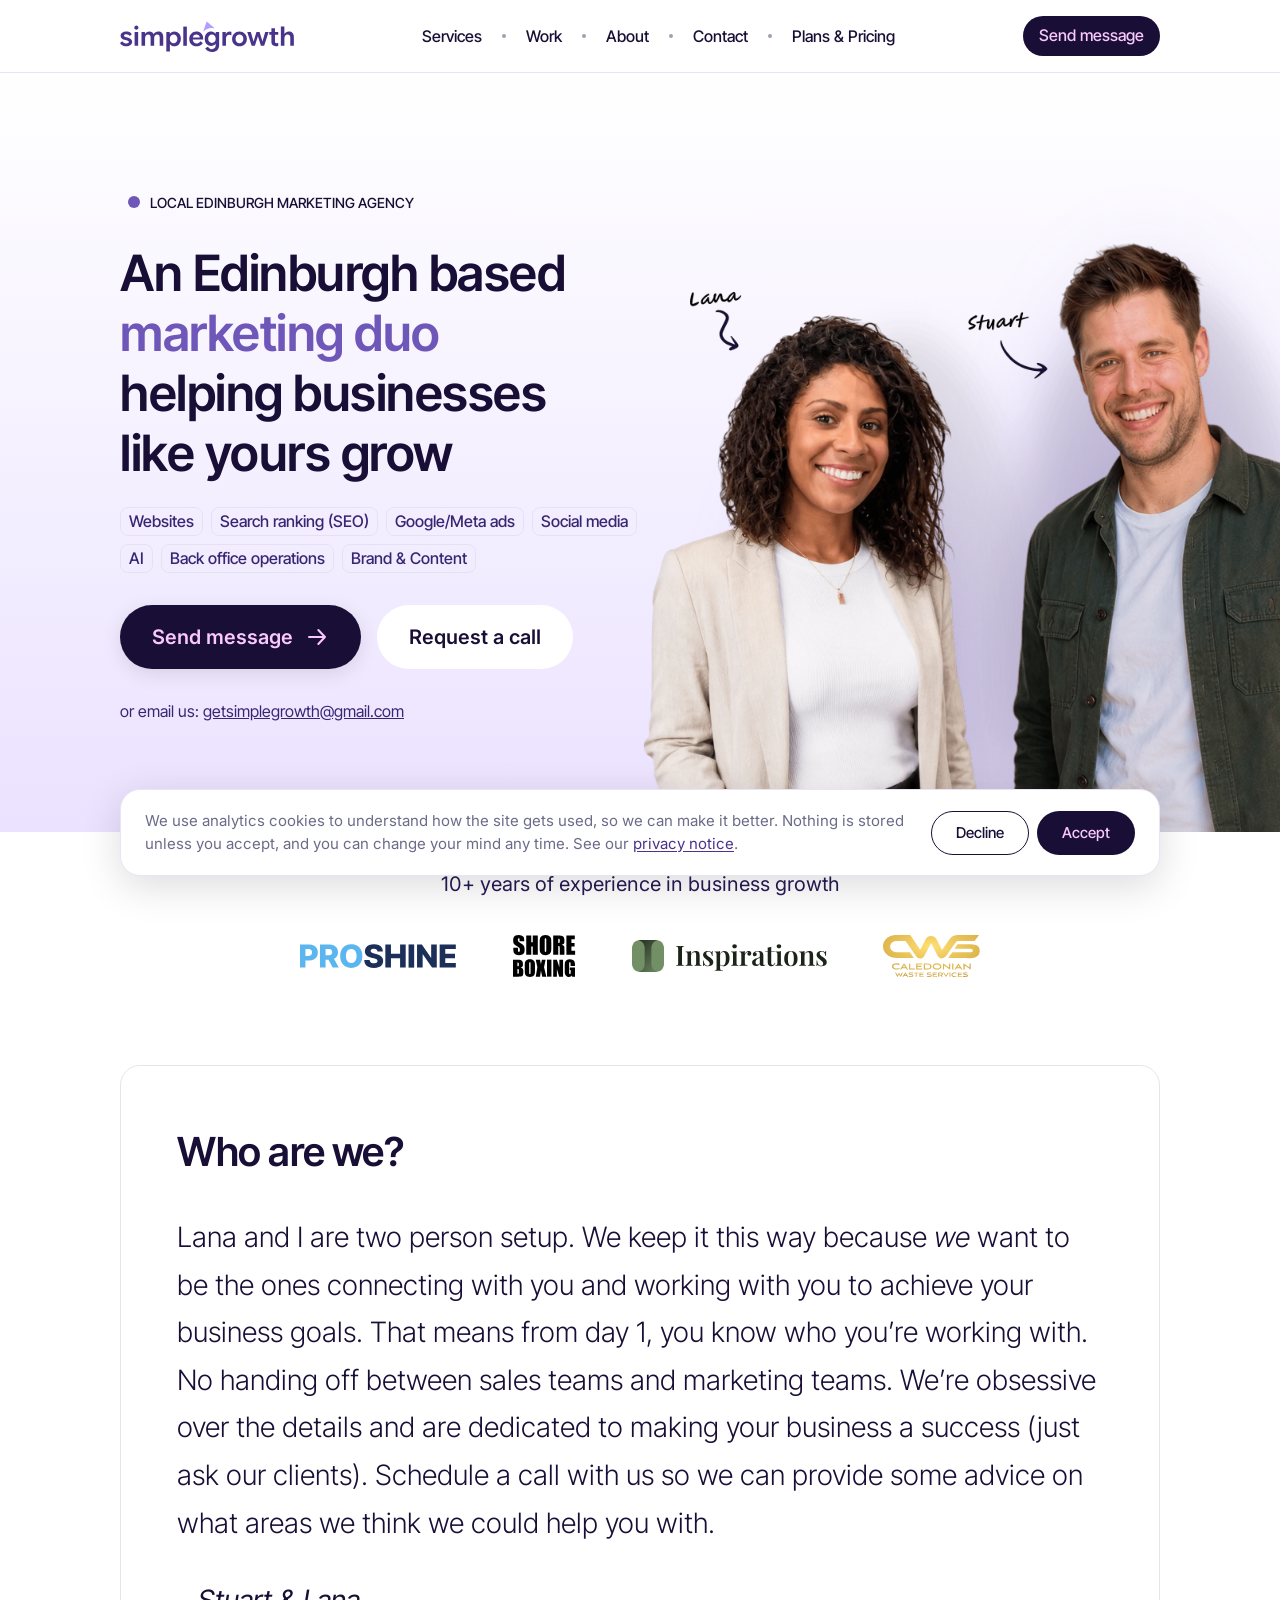
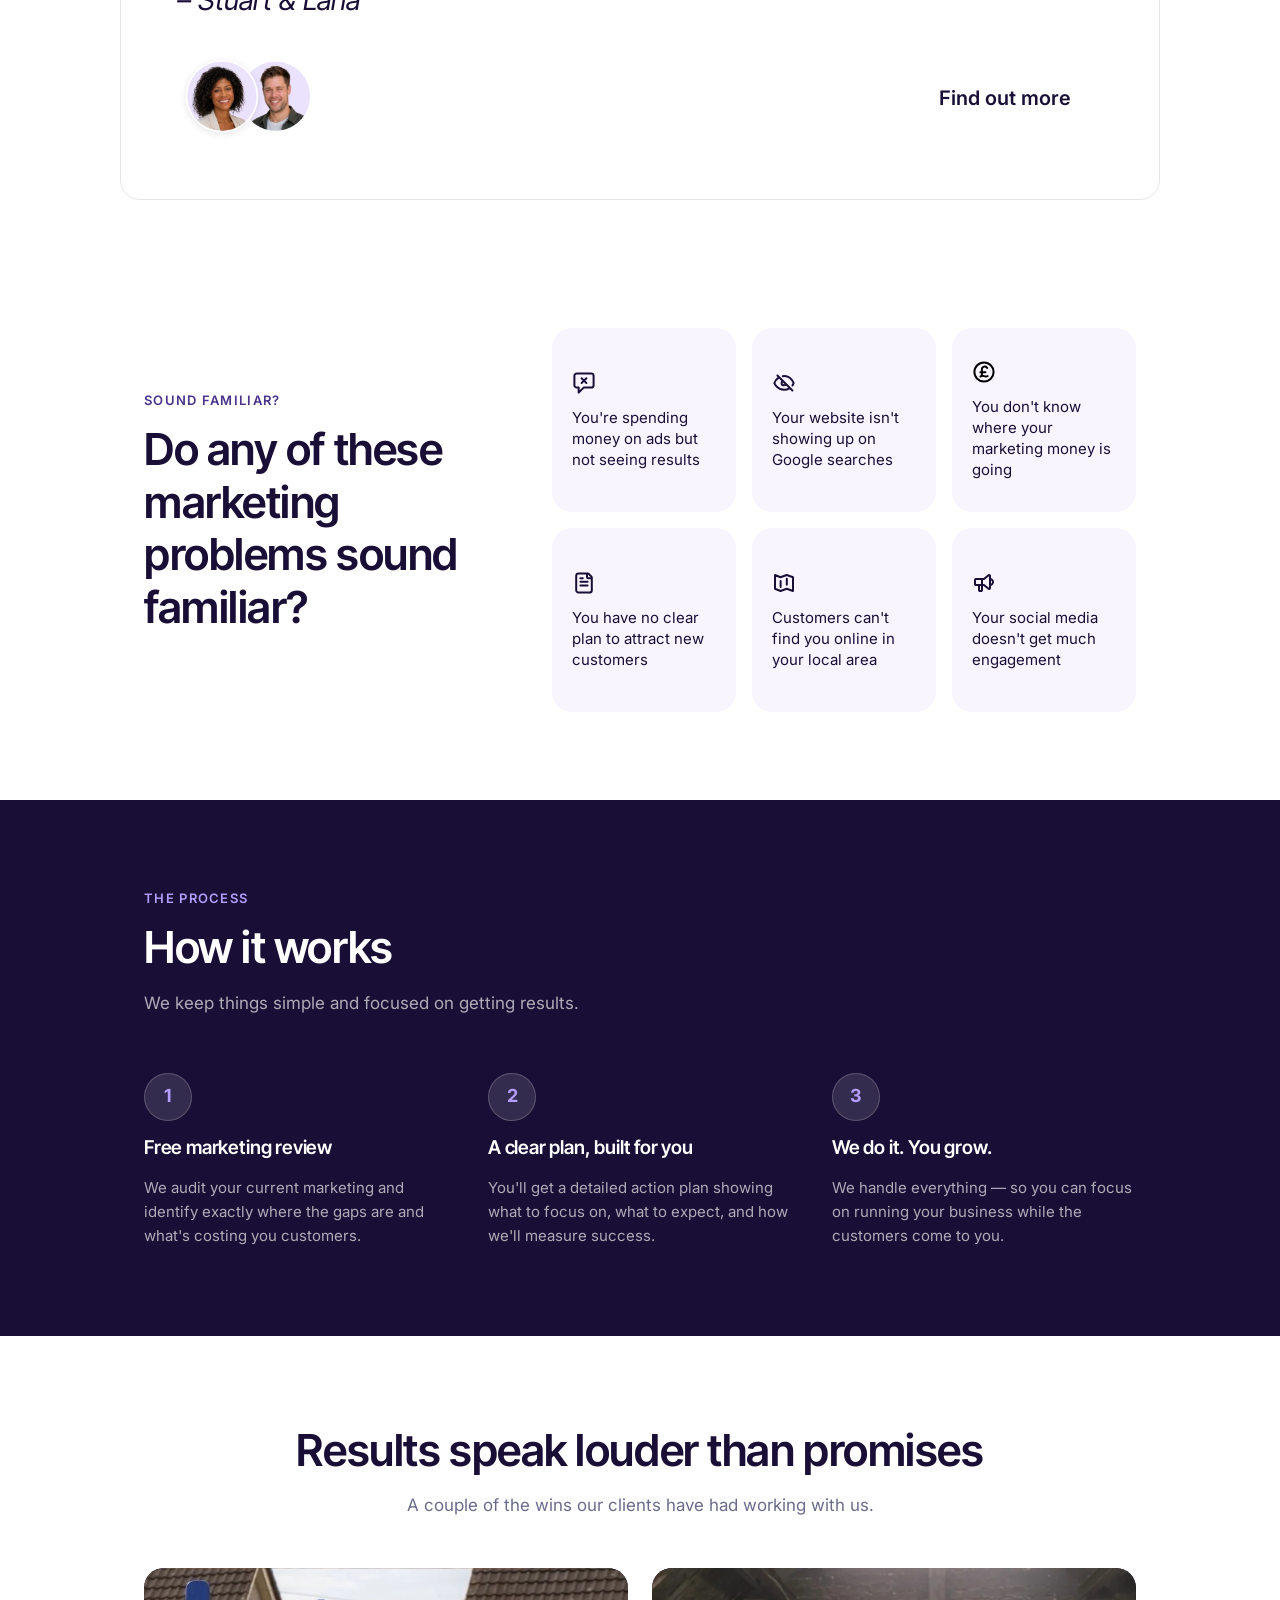
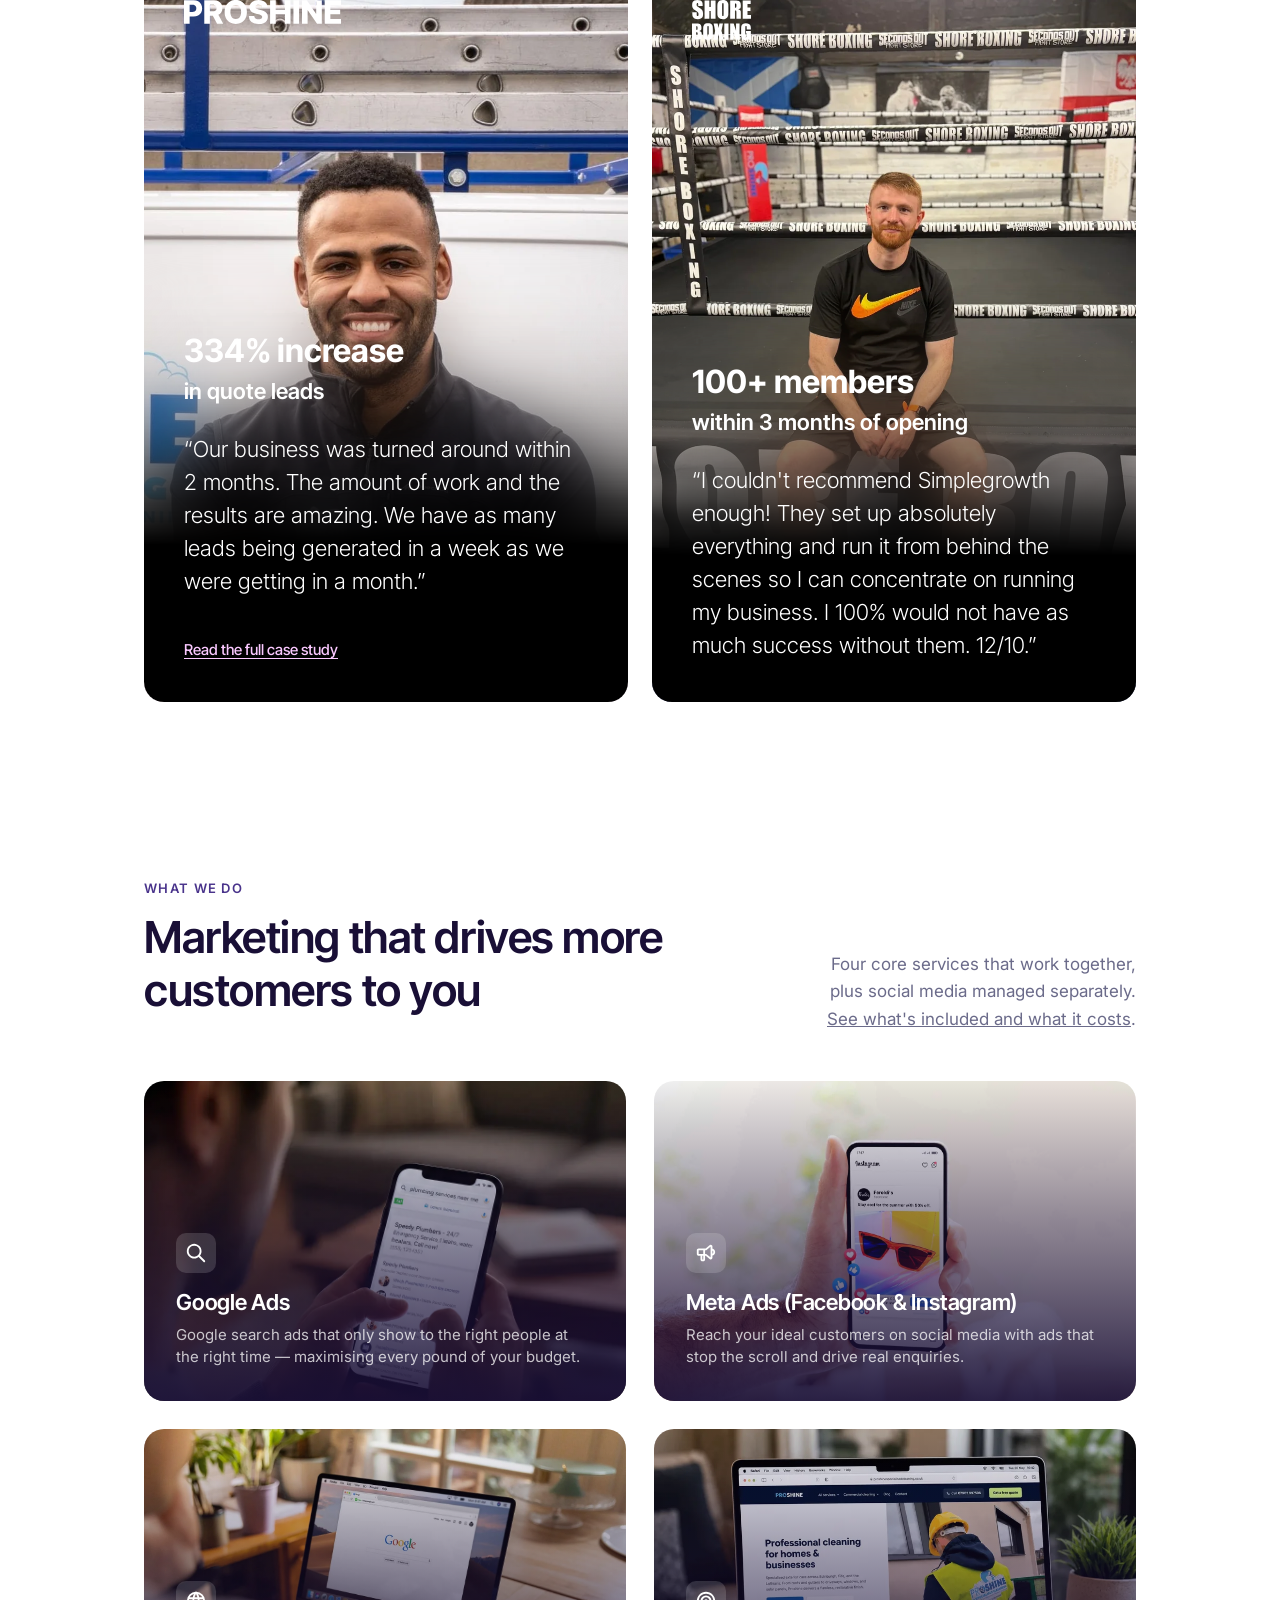
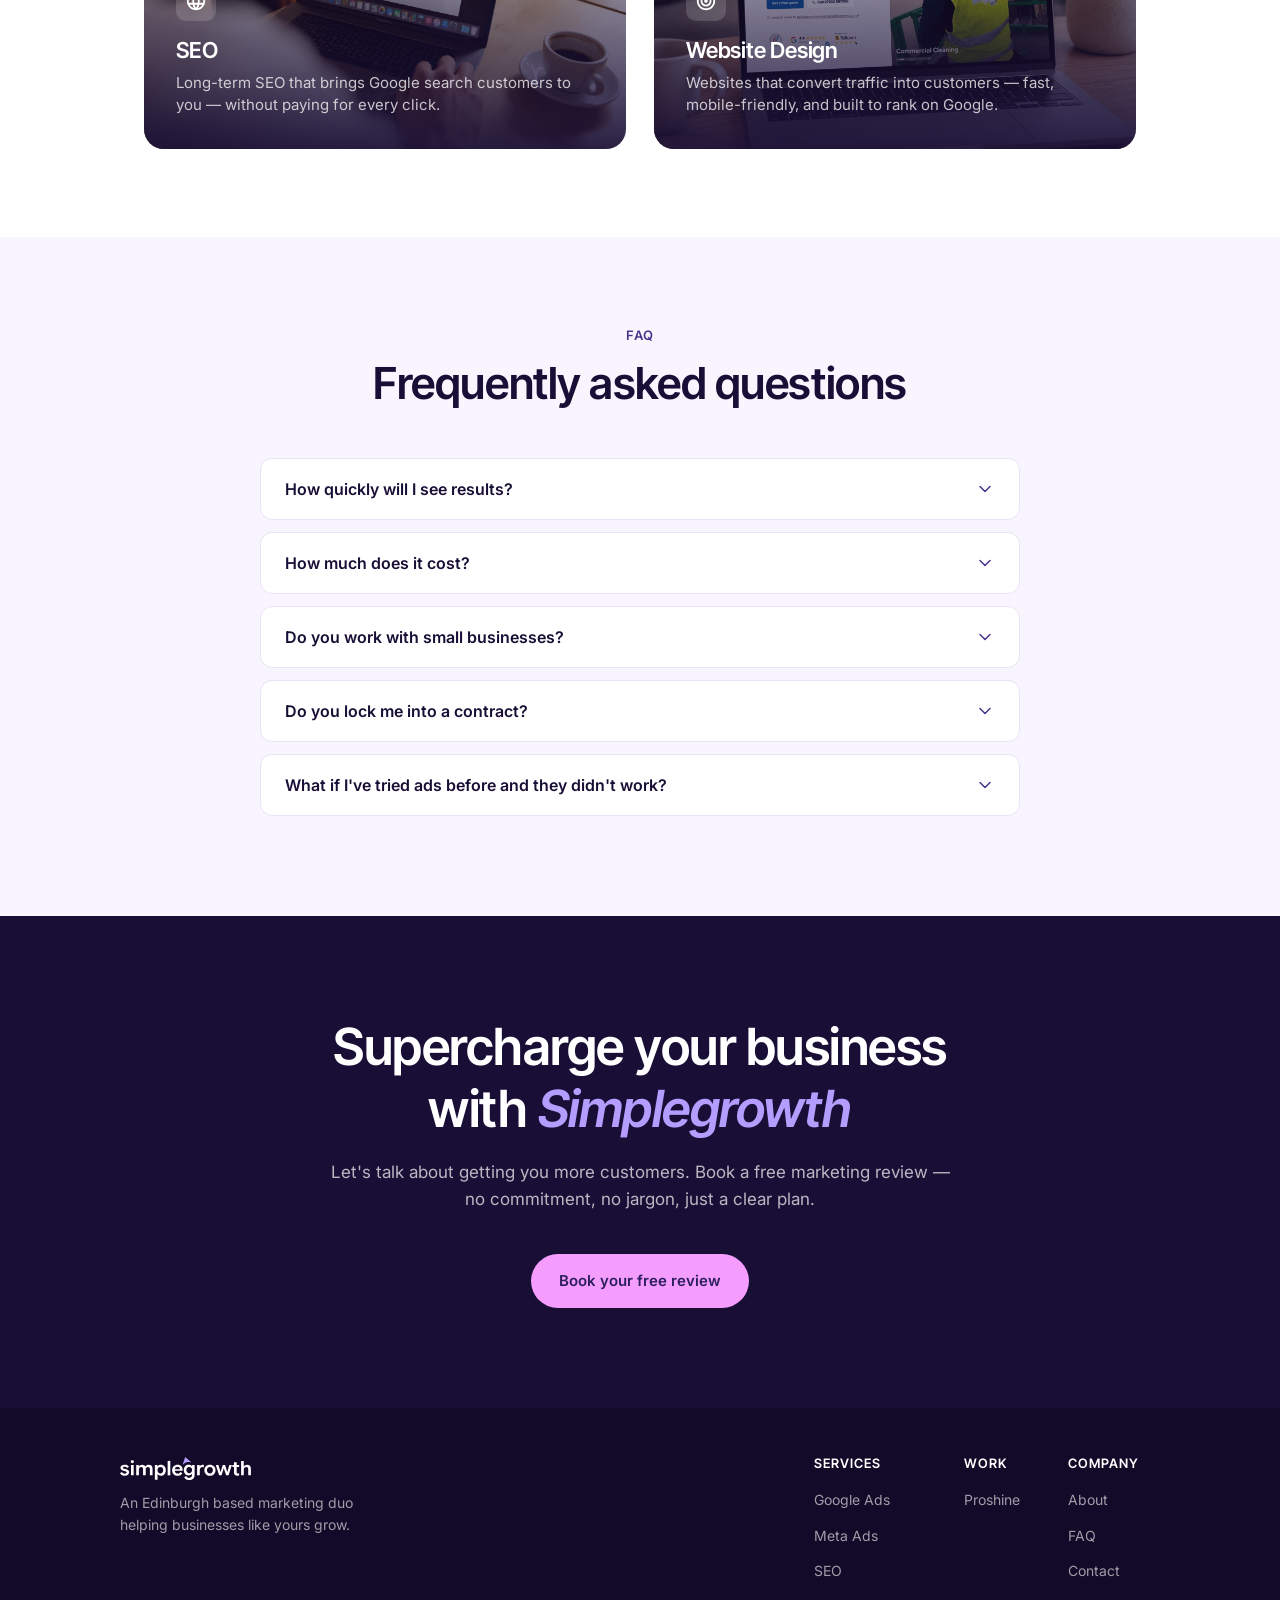
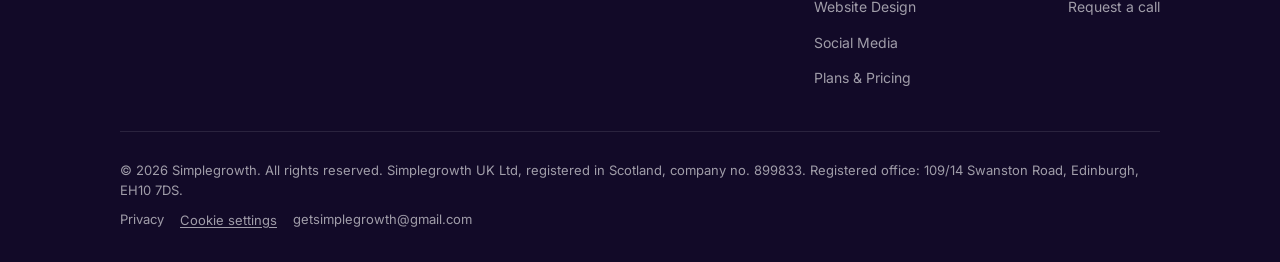
==== index.html @ b8d6a68d "Tighten trust strip heading to "10+ years" Co-Authored-By: Claude Sonnet 5 <noreply@anthropic.com>" ====
<!DOCTYPE html>
<html lang="en-GB">
<head>
  <meta charset="UTF-8">
  <meta name="viewport" content="width=device-width, initial-scale=1.0">
  <title>Edinburgh Marketing Agency for Local Business | Simplegrowth</title>
  <meta name="description" content="Edinburgh marketing agency helping local businesses get more customers through websites, local SEO, Google Ads and Meta Ads. Free review, no long contracts.">
  <link rel="canonical" href="https://simplegrowth.agency/">
  <link rel="icon" href="images/favicon.svg" type="image/svg+xml">
  <meta property="og:type" content="website">
  <meta property="og:site_name" content="Simplegrowth">
  <meta property="og:locale" content="en_GB">
  <meta property="og:url" content="https://simplegrowth.agency/">
  <meta property="og:title" content="Edinburgh Marketing Agency for Local Business | Simplegrowth">
  <meta property="og:description" content="Edinburgh marketing agency helping local businesses get more customers through websites, local SEO, Google Ads and Meta Ads. Free review, no long contracts.">
  <meta property="og:image" content="https://simplegrowth.agency/images/og_homepage.png">
  <meta name="twitter:card" content="summary_large_image">
  <link rel="preconnect" href="https://fonts.googleapis.com">
  <link rel="preconnect" href="https://fonts.gstatic.com" crossorigin>
  <link href="https://fonts.googleapis.com/css2?family=Inter:ital,wght@0,400;0,500;0,600;1,400&family=Inter+Tight:ital,wght@0,300;0,400;0,500;0,600;0,700;1,300;1,400;1,500&display=swap" rel="stylesheet">
  <link rel="stylesheet" href="css/style.css">
  <script src="js/analytics.js" defer></script>
  <script type="application/ld+json">
  {
    "@context": "https://schema.org",
    "@type": "ProfessionalService",
    "@id": "https://simplegrowth.agency/#business",
    "name": "Simplegrowth",
    "url": "https://simplegrowth.agency/",
    "email": "getsimplegrowth@gmail.com",
    "description": "Edinburgh marketing agency helping local businesses get more customers through websites, local SEO, Google Ads and Meta Ads.",
    "image": "https://simplegrowth.agency/images/og_homepage.png",
    "logo": "https://simplegrowth.agency/logo/purple.svg",
    "priceRange": "££",
    "currenciesAccepted": "GBP",
    "address": {
      "@type": "PostalAddress",
      "addressLocality": "Edinburgh",
      "addressRegion": "Scotland",
      "addressCountry": "GB"
    },
    "areaServed": [
      { "@type": "City", "name": "Edinburgh" },
      { "@type": "AdministrativeArea", "name": "Lothian" },
      { "@type": "Country", "name": "United Kingdom" }
    ],
    "founder": [
      { "@type": "Person", "name": "Stuart Walker", "jobTitle": "Co-Founder & Head of Growth" },
      { "@type": "Person", "name": "Lana Benson", "jobTitle": "Co-Founder & Head of Social" }
    ],
    "knowsAbout": [
      "Google Ads",
      "Meta Ads",
      "Local SEO",
      "Website design",
      "Social media management",
      "Google Business Profile"
    ],
    "hasOfferCatalog": {
      "@type": "OfferCatalog",
      "name": "Marketing plans",
      "itemListElement": [
        { "@type": "Offer", "name": "Hosting & Maintenance", "price": "100", "priceCurrency": "GBP",
          "itemOffered": { "@type": "Service", "name": "Website hosting and maintenance" } },
        { "@type": "Offer", "name": "Premium", "price": "500", "priceCurrency": "GBP",
          "itemOffered": { "@type": "Service", "name": "Google Ads management, local SEO and content" } },
        { "@type": "Offer", "name": "Growth", "price": "1000", "priceCurrency": "GBP",
          "itemOffered": { "@type": "Service", "name": "Full search, ads and content marketing" } }
      ]
    }
  }
  </script>
</head>
<body>

<!-- HEADER — same markup on every page (Figma 397:729) -->
<header class="site-header site-header--solid site-header--home">
  <div class="site-header-inner">
    <a class="site-logo" href="/">
      <img src="logo/purple.svg" alt="Simplegrowth" width="174" height="32">
    </a>
    <ul class="nav-links only-desktop">
      <li><a href="/services">Services</a></li>
      <li aria-hidden="true" class="nav-dot"></li>
      <li><a href="/work">Work</a></li>
      <li aria-hidden="true" class="nav-dot"></li>
      <li><a href="/about">About</a></li>
      <li aria-hidden="true" class="nav-dot"></li>
      <li><a href="/contact">Contact</a></li>
      <li aria-hidden="true" class="nav-dot"></li>
      <li><a href="/pricing">Plans &amp; Pricing</a></li>
    </ul>
    <a href="/contact" class="btn-header only-desktop">Send message</a>
    <button type="button" class="mobile-menu-toggle" aria-expanded="false" aria-controls="mobile-menu-panel">
      Menu
      <svg width="24" height="24" viewBox="0 0 24 24" fill="none" aria-hidden="true">
        <path d="M18 15L12 9L6 15" stroke="currentColor" stroke-width="2" stroke-linecap="round" stroke-linejoin="round"/>
      </svg>
    </button>
  </div>
  <!-- Mobile header menu — Figma 429:2072. See js/main.js's wireTogglePanel. -->
  <div class="mobile-menu-panel" id="mobile-menu-panel" hidden>
    <ul class="mobile-menu-links">
      <li><a href="/" class="is-active">Home</a></li>
      <li><a href="/services">Services</a></li>
      <li><a href="/work">Work</a></li>
      <li><a href="/contact">Contact</a></li>
      <li><a href="/about">About</a></li>
      <li><a href="/pricing">Plans &amp; Pricing</a></li>
    </ul>
    <div class="mobile-menu-actions">
      <a href="/contact" class="mobile-menu-btn--dark">Send message</a>
      <a href="/request-a-call" class="mobile-menu-btn--outline">Request a call</a>
    </div>
  </div>
</header>

<!-- ══════════ HERO — Figma 397:648 ══════════ -->
<section class="hero">
  <div class="hero-columns">
    <div class="hero-col-text">
      <div class="hero-content">

        <p class="hero-eyebrow">
          <span class="hero-eyebrow-dot" aria-hidden="true"></span>
          <span>Local Edinburgh marketing agency</span>
        </p>

        <div class="hero-headline-block">
          <h1>An Edinburgh based <span class="hero-h1-accent">marketing duo</span> helping businesses like yours grow</h1>
          <ul class="hero-pills">
            <li class="pill">Websites</li>
            <li class="pill">Search ranking (SEO)</li>
            <li class="pill">Google/Meta ads</li>
            <li class="pill">Social media</li>
            <li class="pill">AI</li>
            <li class="pill">Back office operations</li>
            <li class="pill">Brand &amp; Content</li>
          </ul>
        </div>

        <div class="hero-actions">
          <a href="/contact" class="btn-lg btn-dark">
            Send message
            <img src="icons/pink-arrow-right.svg" alt="" width="24" height="24">
          </a>
          <a href="/request-a-call" class="btn-lg btn-white">Request a call</a>
        </div>

        <p class="hero-email only-desktop">or email us:
          <a href="mailto:getsimplegrowth@gmail.com">getsimplegrowth@gmail.com</a>
        </p>

      </div>
    </div>

    <div class="hero-col-image">
      <div class="hero-image">
        <span class="hero-shadow hero-shadow-1" aria-hidden="true"></span>
        <span class="hero-shadow hero-shadow-2" aria-hidden="true"></span>
        <div class="hero-photo">
          <img src="images/hero_image.webp" alt="Lana and Stuart, the Simplegrowth team" width="1608" height="1660" loading="eager">
        </div>
      </div>
    </div>
  </div>
</section>

<!-- ══════════ TRUST STRIP — Figma 399:814 / 400:1181 ══════════ -->
<section class="trust">
  <div class="trust-inner">
    <p class="only-desktop">10+ years of experience in business growth</p>
    <p class="only-mobile">10+ years of experience in business growth</p>
    <div class="trust-logos">
      <div class="trust-logos-track">
        <div class="trust-logos-set">
          <img class="logo-proshine"     src="images/logos/proshine_logo.svg"     alt="Proshine"     width="157" height="42">
          <img class="logo-shoreboxing"  src="images/logos/shoreboxing_logo.svg"  alt="Shore Boxing" width="63"  height="42">
          <img class="logo-inspirations" src="images/logos/inspirations_logo.svg" alt="Inspirations" width="195" height="42">
          <img class="logo-caledonian"   src="images/logos/caledonian_logo.svg"   alt="Caledonian"   width="97"  height="42">
        </div>
        <!-- Duplicate set: the mobile marquee scrolls the track by exactly
             one set, so a second copy keeps the loop seamless. Hidden from
             assistive tech, and display:none on desktop. -->
        <div class="trust-logos-set trust-logos-set--clone" aria-hidden="true">
          <img class="logo-proshine"     src="images/logos/proshine_logo.svg"     alt="" width="157" height="42">
          <img class="logo-shoreboxing"  src="images/logos/shoreboxing_logo.svg"  alt="" width="63"  height="42">
          <img class="logo-inspirations" src="images/logos/inspirations_logo.svg" alt="" width="195" height="42">
          <img class="logo-caledonian"   src="images/logos/caledonian_logo.svg"   alt="" width="97"  height="42">
        </div>
      </div>
    </div>
  </div>
</section>

<!-- ══════════ WHO ARE WE — Figma 400:1519 / 400:1372 ══════════ -->
<section class="whoarewe" id="about">
  <div class="whoarewe-card">

    <!-- desktop copy -->
    <h2 class="only-desktop">Who are we?</h2>
    <p class="whoarewe-body only-desktop">Lana and I are two person setup. We keep it this way because <em>we</em> want to be the ones connecting with you and working with you to achieve your business goals. That means from day 1, you know who you’re working with. No handing off between sales teams and marketing teams. We’re obsessive over the details and are dedicated to making your business a success (just ask our clients). Schedule a call with us so we can provide some advice on what areas we think we could help you with.</p>
    <p class="whoarewe-signoff only-desktop">– Stuart &amp; Lana</p>

    <!-- mobile copy -->
    <div class="whoarewe-heading-block only-mobile">
      <h2>A message from Lana and Stuart</h2>
      <p class="whoarewe-subtitle">(Written by Stuart, not AI)</p>
    </div>
    <p class="whoarewe-body only-mobile">We are not a regular one size fits all marketing agency. Lana and I pride ourselves on connecting with you on a personal level to understand your goals and vision. We’re obsessive over the details and are dedicated to making your business a success (just ask our clients). We would love to have a call and share what areas we think would help your business grow.</p>

    <div class="whoarewe-foot">
      <img class="avatars" src="images/grouped_avatars.webp" alt="Lana and Stuart" width="402" height="268">
      <a href="/about" class="btn-lg btn-white only-desktop">Find out more</a>
    </div>

  </div>
</section>

<!-- ══════════ Sections below are not part of the Figma frame ══════════ -->

<section class="page-section pain">
  <div class="container pain-inner">
    <div class="pain-content">
      <p class="section-label reveal">Sound familiar?</p>
      <h2 class="section-title reveal">Do any of these marketing problems sound familiar?</h2>
    </div>
    <ul class="pain-grid reveal">
      <li><img src="icons/message-square-x.svg" alt=""><span>You're spending money on ads but not seeing results</span></li>
      <li><img src="icons/eye-closed.svg" alt=""><span>Your website isn't showing up on Google searches</span></li>
      <li><img src="icons/currency-coin-pound.svg" alt=""><span>You don't know where your marketing money is going</span></li>
      <li><img src="icons/file-05.svg" alt=""><span>You have no clear plan to attract new customers</span></li>
      <li><img src="icons/map-01.svg" alt=""><span>Customers can't find you online in your local area</span></li>
      <li><img src="icons/speakerphone.svg" alt=""><span>Your social media doesn't get much engagement</span></li>
    </ul>
  </div>
</section>

<section class="page-section how" id="how-it-works">
  <div class="container">
    <p class="section-label reveal">The process</p>
    <h2 class="section-title reveal">How it works</h2>
    <p class="section-sub reveal">We keep things simple and focused on getting results.</p>
    <div class="how-grid">
      <div class="how-step reveal">
        <div class="how-step-num">1</div>
        <h3>Free marketing review</h3>
        <p>We audit your current marketing and identify exactly where the gaps are and what's costing you customers.</p>
      </div>
      <div class="how-step reveal">
        <div class="how-step-num">2</div>
        <h3>A clear plan, built for you</h3>
        <p>You'll get a detailed action plan showing what to focus on, what to expect, and how we'll measure success.</p>
      </div>
      <div class="how-step reveal">
        <div class="how-step-num">3</div>
        <h3>We do it. You grow.</h3>
        <p>We handle everything — so you can focus on running your business while the customers come to you.</p>
      </div>
    </div>
  </div>
</section>

<section class="page-section testimonial" id="testimonials">
  <div class="container">
    <div class="section-head centred reveal">
      <h2 class="section-title">Results speak louder than promises</h2>
      <p class="section-sub">A couple of the wins our clients have had working with us.</p>
    </div>
    <div class="testimonial-grid">
      <div class="testimonial-card reveal">
        <div class="testimonial-card-bg" style="background-image: url('images/testimonial-proshine.webp');"></div>
        <img class="testimonial-card-logo" src="images/logos/proshine_logo_white.svg" alt="Proshine" width="157" height="24" loading="lazy">
        <div class="testimonial-card-text">
          <div class="testimonial-card-head">
            <div class="testimonial-card-titles">
              <p class="testimonial-card-stat">334% increase</p>
              <p class="testimonial-card-stat-sub">in quote leads</p>
            </div>
          </div>
          <p class="testimonial-card-quote">&ldquo;Our business was turned around within 2 months. The amount of work and the results are amazing. We have as many leads being generated in a week as we were getting in a month.&rdquo;</p>
          <a class="testimonial-card-link" href="/work/proshine">Read the full case study</a>
        </div>
      </div>
      <div class="testimonial-card reveal">
        <div class="testimonial-card-bg" style="background-image: url('images/testimonial-shoreboxing.webp'); background-position: center 25%;"></div>
        <img class="testimonial-card-logo testimonial-card-logo--shoreboxing" src="images/logos/shoreboxing_logo_white.svg" alt="Shore Boxing" width="83" height="56" loading="lazy">
        <div class="testimonial-card-text">
          <div class="testimonial-card-head">
            <div class="testimonial-card-titles">
              <p class="testimonial-card-stat">100+ members</p>
              <p class="testimonial-card-stat-sub">within 3 months of opening</p>
            </div>
          </div>
          <p class="testimonial-card-quote">&ldquo;I couldn't recommend Simplegrowth enough! They set up absolutely everything and run it from behind the scenes so I can concentrate on running my business. I 100% would not have as much success without them. 12/10.&rdquo;</p>
        </div>
      </div>
    </div>
  </div>
</section>

<section class="page-section services" id="services">
  <div class="container">
    <div class="section-head split reveal">
      <div>
        <p class="section-label">What we do</p>
        <h2 class="section-title">Marketing that drives more customers to you</h2>
      </div>
      <p class="section-sub">Four core services that work together, plus social media managed separately. <a href="/services" style="text-decoration:underline;">See what's included and what it costs</a>.</p>
    </div>
    <div class="services-grid">
      <a class="service-card reveal" href="/services">
        <div class="service-card-bg" style="background-image: url('images/google-ad-plumber.webp')"></div>
        <div class="service-card-body">
          <div class="service-icon"><img src="icons/search.svg" alt=""></div>
          <h3>Google Ads</h3>
          <p>Google search ads that only show to the right people at the right time — maximising every pound of your budget.</p>
        </div>
      </a>
      <a class="service-card reveal" href="/services">
        <div class="service-card-bg" style="background-image: url('images/meta-background.webp')"></div>
        <div class="service-card-body">
          <div class="service-icon"><img src="icons/speakerphone.svg" alt=""></div>
          <h3>Meta Ads (Facebook &amp; Instagram)</h3>
          <p>Reach your ideal customers on social media with ads that stop the scroll and drive real enquiries.</p>
        </div>
      </a>
      <a class="service-card reveal" href="/services">
        <div class="service-card-bg" style="background-image: url('images/seo-background.webp')"></div>
        <div class="service-card-body">
          <div class="service-icon"><img src="icons/world.svg" alt=""></div>
          <h3>SEO</h3>
          <p>Long-term SEO that brings Google search customers to you — without paying for every click.</p>
        </div>
      </a>
      <a class="service-card reveal" href="/services">
        <div class="service-card-bg" style="background-image: url('images/work/proshine/mockup.webp')"></div>
        <div class="service-card-body">
          <div class="service-icon"><img src="icons/target.svg" alt=""></div>
          <h3>Website Design</h3>
          <p>Websites that convert traffic into customers — fast, mobile-friendly, and built to rank on Google.</p>
        </div>
      </a>
    </div>
  </div>
</section>

<section class="page-section faq" id="faq">
  <div class="faq-inner">
    <div class="section-head centred reveal">
      <p class="section-label">FAQ</p>
      <h2 class="section-title">Frequently asked questions</h2>
    </div>
    <div class="faq-list">
      <div class="faq-item">
        <button class="faq-question" aria-expanded="false">
          How quickly will I see results?
          <svg width="20" height="20" viewBox="0 0 20 20" fill="none" aria-hidden="true"><path d="M5 7.5L10 12.5L15 7.5" stroke="currentColor" stroke-width="1.5" stroke-linecap="round" stroke-linejoin="round"/></svg>
        </button>
        <div class="faq-answer"><div class="faq-answer-inner">Google and Meta Ads typically start generating enquiries within the first 1–2 weeks. SEO takes longer — usually 3–6 months to see significant organic growth. We'll always be upfront about what to expect and when.</div></div>
      </div>
      <div class="faq-item">
        <button class="faq-question" aria-expanded="false">
          How much does it cost?
          <svg width="20" height="20" viewBox="0 0 20 20" fill="none" aria-hidden="true"><path d="M5 7.5L10 12.5L15 7.5" stroke="currentColor" stroke-width="1.5" stroke-linecap="round" stroke-linejoin="round"/></svg>
        </button>
        <div class="faq-answer"><div class="faq-answer-inner">Our services are tailored to your budget and goals. You can see indicative plan pricing on the <a href="/pricing" style="text-decoration:underline;">services page</a>, but the best way to find out is to book a free marketing review — we'll give you a clear picture of what's possible and what it costs before you commit to anything.</div></div>
      </div>
      <div class="faq-item">
        <button class="faq-question" aria-expanded="false">
          Do you work with small businesses?
          <svg width="20" height="20" viewBox="0 0 20 20" fill="none" aria-hidden="true"><path d="M5 7.5L10 12.5L15 7.5" stroke="currentColor" stroke-width="1.5" stroke-linecap="round" stroke-linejoin="round"/></svg>
        </button>
        <div class="faq-answer"><div class="faq-answer-inner">Absolutely — small and local businesses are who we exist for. Whether you're a sole trader or a team of 20, we build marketing that's right-sized for you.</div></div>
      </div>
      <div class="faq-item">
        <button class="faq-question" aria-expanded="false">
          Do you lock me into a contract?
          <svg width="20" height="20" viewBox="0 0 20 20" fill="none" aria-hidden="true"><path d="M5 7.5L10 12.5L15 7.5" stroke="currentColor" stroke-width="1.5" stroke-linecap="round" stroke-linejoin="round"/></svg>
        </button>
        <div class="faq-answer"><div class="faq-answer-inner">We work on rolling monthly agreements. We believe results should keep you — not a contract. We do ask for an initial period on some services to give campaigns enough time to perform properly.</div></div>
      </div>
      <div class="faq-item">
        <button class="faq-question" aria-expanded="false">
          What if I've tried ads before and they didn't work?
          <svg width="20" height="20" viewBox="0 0 20 20" fill="none" aria-hidden="true"><path d="M5 7.5L10 12.5L15 7.5" stroke="currentColor" stroke-width="1.5" stroke-linecap="round" stroke-linejoin="round"/></svg>
        </button>
        <div class="faq-answer"><div class="faq-answer-inner">This is very common. Most failed ad campaigns come down to poor targeting, bad landing pages, or the wrong platform. We'll review what was done before and show you exactly what went wrong — and how we'd fix it.</div></div>
      </div>
    </div>
  </div>
</section>

<section class="cta">
  <div class="cta-inner reveal">
    <h2>Supercharge your business with <em>Simplegrowth</em></h2>
    <p>Let's talk about getting you more customers. Book a free marketing review — no commitment, no jargon, just a clear plan.</p>
    <a href="/contact" class="btn btn-pink">Book your free review</a>
  </div>
</section>

<footer>
  <div class="footer-inner">
    <div class="footer-top">
      <div class="footer-brand">
        <img src="logo/simple_white.svg" alt="Simplegrowth">
        <p>An Edinburgh based marketing duo helping businesses like yours grow.</p>
      </div>
      <div class="footer-links">
        <div class="footer-col">
          <h4>Services</h4>
          <ul>
            <li><a href="/services">Google Ads</a></li>
            <li><a href="/services">Meta Ads</a></li>
            <li><a href="/services">SEO</a></li>
            <li><a href="/services">Website Design</a></li>
            <li><a href="/services#social-media">Social Media</a></li>
            <li><a href="/pricing">Plans &amp; Pricing</a></li>
          </ul>
        </div>
        <div class="footer-col">
          <h4>Work</h4>
          <ul>
            <li><a href="/work/proshine">Proshine</a></li>
          </ul>
        </div>
        <div class="footer-col">
          <h4>Company</h4>
          <ul>
            <li><a href="/about">About</a></li>
            <li><a href="/#faq">FAQ</a></li>
            <li><a href="/contact">Contact</a></li>
            <li><a href="/request-a-call">Request a call</a></li>
          </ul>
        </div>
      </div>
    </div>
    <div class="footer-bottom">
      <span>&copy; 2026 Simplegrowth. All rights reserved. Simplegrowth UK Ltd, registered in Scotland, company no. 899833. Registered office: 109/14 Swanston Road, Edinburgh, EH10 7DS.</span>
      <span class="footer-bottom-links">
        <a href="/privacy">Privacy</a>
        <button type="button" class="footer-cookie-link" data-cookie-settings>Cookie settings</button>
        <a href="mailto:getsimplegrowth@gmail.com">getsimplegrowth@gmail.com</a>
      </span>
    </div>
  </div>
</footer>

<div class="mobile-cta-bar">
  <a href="/contact" class="mobile-cta-btn mobile-cta-btn--dark">Book free review</a>
  <a href="https://wa.me/447522324810" class="mobile-cta-btn mobile-cta-btn--whatsapp" target="_blank" rel="noopener">
    <svg viewBox="0 0 16 16" fill="currentColor" aria-hidden="true"><path d="M13.601 2.326A7.85 7.85 0 0 0 7.994 0C3.627 0 .068 3.558.064 7.926c0 1.399.366 2.76 1.057 3.965L0 16l4.204-1.102a7.9 7.9 0 0 0 3.79.965h.004c4.368 0 7.926-3.558 7.93-7.93A7.9 7.9 0 0 0 13.6 2.326zM7.994 14.521a6.6 6.6 0 0 1-3.356-.92l-.24-.144-2.494.654.666-2.433-.156-.251a6.56 6.56 0 0 1-1.007-3.505c0-3.626 2.957-6.584 6.591-6.584a6.56 6.56 0 0 1 4.66 1.931 6.56 6.56 0 0 1 1.928 4.66c-.004 3.639-2.961 6.592-6.592 6.592m3.615-4.934c-.197-.099-1.17-.578-1.353-.646-.182-.065-.315-.099-.445.099-.133.197-.513.646-.627.775-.114.133-.232.148-.43.05-.197-.1-.836-.308-1.592-.985-.59-.525-.985-1.175-1.103-1.372-.114-.198-.011-.304.088-.403.087-.088.197-.232.296-.346.1-.114.133-.198.198-.33.065-.134.034-.248-.015-.347-.05-.099-.445-1.076-.612-1.47-.16-.389-.323-.335-.445-.34-.114-.007-.247-.007-.38-.007a.73.73 0 0 0-.529.247c-.182.198-.691.677-.691 1.654s.71 1.916.81 2.049c.098.133 1.394 2.132 3.383 2.992.47.205.84.326 1.129.418.475.152.904.129 1.246.08.38-.058 1.171-.48 1.338-.943.164-.464.164-.86.114-.943-.049-.084-.182-.133-.38-.232"/></svg>
    WhatsApp
  </a>
</div>

<script src="js/main.js"></script>
</body>
</html>
---- css/style.css ----
/* ==========================================================================
   Simplegrowth — shared design system
   Built on the SG Kit Figma tokens. The homepage hero, trust strip and
   "who are we" card are pixel-derived from the Figma frame; everything else
   (inner pages, cards, pricing, forms) is styled to sit alongside them.
   ========================================================================== */

*, *::before, *::after { box-sizing: border-box; margin: 0; padding: 0; }

:root {
  /* ── SG Kit tokens (Figma variables) ── */
  --sg-dark:     #190F36;
  --purple-50:   #F8F5FF;
  --purple-100:  #EBE2FF;
  --purple-300:  #B49DFF;
  --purple-500:  #6E57B8;
  --purple-700:  #49338B;
  --purple-800:  #382673;
  --purple-900:  #281A54;
  --pink-200:    #fac8ff;

  /* ── derived aliases ── */
  --purple:       var(--purple-700);
  --purple-dark:  #2D1F5E;
  --purple-light: var(--purple-300);
  --pink:         #F59DFF;
  --white:        #ffffff;
  --off-white:    var(--purple-50);
  --text:         var(--sg-dark);
  --text-muted:   #6B6B8A;
  --border:       #E8E4F5;

  --radius-lg: 24px;
  --radius-md: 20px;
  --radius-sm: 12px;
  --radius-pill: 999px;

  /* the solid header's measured height: 6px padding + 10px inner padding,
     doubled, around a 40px row (the Contact button, not the 32px logo, is
     the tallest thing in it) plus the 1px bottom border */
  --header-height: 73px;

  /* horizontal page gutter: 120px at the 1280 desktop frame */
  --gutter: clamp(24px, 9.375vw, 120px);
  /* the Figma content frame — every section lines up to this */
  --content-max: 1040px;
}

html { scroll-behavior: smooth; }

body {
  font-family: 'Inter', sans-serif;
  color: var(--sg-dark);
  background: var(--white);
  line-height: 1.6;
  -webkit-font-smoothing: antialiased;
}

h1, h2, h3, h4 {
  font-family: 'Inter Tight', sans-serif;
  font-weight: 600;
  line-height: 1.2;
  letter-spacing: -0.01em;
}

a { text-decoration: none; color: inherit; }
img { max-width: 100%; display: block; }
button { font-family: inherit; }

/* Keyboard focus. There was no focus style anywhere, so keyboard users got
   the browser default, which all but vanishes on the dark sections. Only
   :focus-visible, so a mouse click doesn't leave a ring behind. */
:focus-visible {
  outline: 2px solid var(--purple-700);
  outline-offset: 3px;
  border-radius: 2px;
}
/* the purple ring has nothing to sit against on the dark surfaces */
.cta :focus-visible,
footer :focus-visible,
.case-result :focus-visible,
.case-block--feature :focus-visible,
.price-card.is-popular :focus-visible {
  outline-color: var(--pink-200);
}

.container { max-width: var(--content-max); margin: 0 auto; padding: 0 24px; }
.muted { color: var(--text-muted); }

/* Shown only on the desktop frame / only on the mobile frame */
.only-mobile { display: none; }

/* ════════════════════════════════════════
   HEADER  (Figma 397:729)
   ════════════════════════════════════════ */
.site-header {
  position: absolute;
  top: 2px;
  left: 0;
  right: 0;
  z-index: 50;
  /* 16px so the 60px inner bar sits in a 92px header, per Figma 397:729 */
  padding: 16px 24px;
  display: flex;
  flex-direction: column;
  align-items: center;
}
.site-header-inner {
  width: 100%;
  max-width: var(--content-max);
  padding: 10px 0;
  display: flex;
  align-items: center;
  justify-content: space-between;
  gap: 24px;
}
.site-logo img { width: 217.817px; height: 40px; }

/* Inner pages: no hero to sit on, so the bar becomes solid and sticky */
.site-header--solid {
  background: rgba(255, 255, 255, 0.88);
  backdrop-filter: blur(16px);
  -webkit-backdrop-filter: blur(16px);
  border-bottom: 1px solid var(--border);
  padding: 6px 24px;
}
.site-header--solid .site-logo img { width: 174px; height: 32px; }

/* Desktop: the header sits at the top of the document and scrolls away with
   it, then returns fixed once the visitor is past the fold. It is taken out
   of flow with body padding standing in for it, so switching to fixed moves
   nothing — an in-flow header would yank the page up by its own height at
   the moment it pinned. Mobile keeps its own header and bottom bar. */
@media (min-width: 901px) {
  .site-header--solid {
    position: absolute;
    top: 0;
    left: 0;
    right: 0;
  }
  body { padding-top: var(--header-height); }
  .has-scrolled .site-header--solid {
    position: fixed;
    animation: site-header-in 0.32s cubic-bezier(0.16, 1, 0.3, 1);
  }
  @keyframes site-header-in {
    from { transform: translateY(-100%); }
    to   { transform: none; }
  }
  @media (prefers-reduced-motion: reduce) {
    .has-scrolled .site-header--solid { animation: none; }
  }
}

.nav-links {
  display: flex;
  align-items: center;
  justify-content: flex-end;
  gap: 20px;
  list-style: none;
  /* the li line box, not just the anchor, sets the row height */
  line-height: normal;
}
.nav-links a {
  font-family: 'Inter Tight', sans-serif;
  font-weight: 500;
  font-size: 16px;
  line-height: normal;
  color: var(--sg-dark);
  transition: opacity 0.2s;
}
.nav-links a:hover { opacity: 0.6; }
.nav-links a.is-active { position: relative; opacity: 1; }
.nav-links a.is-active::after {
  content: '';
  position: absolute;
  left: 0;
  right: 0;
  bottom: -6px;
  height: 2px;
  border-radius: 2px;
  background: var(--purple-500);
}
.nav-dot {
  width: 4px;
  height: 4px;
  border-radius: 50%;
  background: rgba(25, 15, 54, 0.4);
  flex-shrink: 0;
}

.btn-header {
  display: inline-flex;
  align-items: center;
  justify-content: center;
  height: 40px;
  padding: 8px 16px;
  border-radius: 555px;
  background: var(--sg-dark);
  color: var(--pink-200);
  font-family: 'Inter Tight', sans-serif;
  font-weight: 500;
  font-size: 16px;
  white-space: nowrap;
  transition: transform 0.2s, opacity 0.2s;
}
.btn-header:hover { transform: translateY(-1px); opacity: 0.9; }

/* ════════════════════════════════════════
   MOBILE HEADER MENU  (Figma 429:1878 closed / 429:2065-2072 open)
   The header's own toggle + dropdown — mobile's only nav now that the
   bottom bar is gone. Hidden outside the mobile media query.
   ════════════════════════════════════════ */
.mobile-menu-toggle { display: none; }
.mobile-menu-panel { display: none; }

/* ════════════════════════════════════════
   HERO  (Figma 397:648)
   ════════════════════════════════════════ */
.hero {
  position: relative;
  overflow: hidden;
  background: linear-gradient(to bottom, var(--white) 0%, var(--purple-100) 100%);
}
.hero-columns {
  max-width: 1280px;
  margin: 0 auto;
  padding-top: 82px;
  display: flex;
  align-items: center;
  justify-content: space-between;
}
/* The header used to float over the hero on the home page; now it sits above
   it, so trim the hero's own top padding by the header's height to keep the
   distance from page top to the eyebrow at Figma's 82px. Placed after the
   base rule above, which would otherwise win on source order. */
@media (min-width: 901px) {
  .hero-columns { padding-top: calc(82px - var(--header-height)); }
}

.hero-col-text {
  flex: 1 1 50%;
  min-width: 0;
  min-height: 750px;
  display: flex;
  flex-direction: column;
  justify-content: center;
  align-items: flex-start;
  padding-left: var(--gutter);
}
.hero-content {
  width: 100%;
  max-width: 520px;
  display: flex;
  flex-direction: column;
  gap: 32px;
  align-items: flex-start;
}

/* eyebrow — Figma 398:763 */
.hero-eyebrow {
  display: flex;
  align-items: center;
  gap: 10px;
  padding-left: 8px;
}
.hero-eyebrow-dot {
  width: 12px;
  height: 12px;
  border-radius: 50%;
  background: var(--purple-500);
  flex-shrink: 0;
}
.hero-eyebrow span {
  font-family: 'Inter Tight', sans-serif;
  font-weight: 500;
  font-size: 14px;
  line-height: normal;
  text-transform: uppercase;
  color: var(--sg-dark);
}

.hero-headline-block {
  display: flex;
  flex-direction: column;
  gap: 24px;
  width: 100%;
}
.hero h1 {
  font-family: 'Inter Tight', sans-serif;
  font-weight: 600;
  font-size: clamp(36px, 3.95vw, 50px);
  line-height: 1.2;
  color: var(--sg-dark);
  max-width: 480px;
}
/* "marketing duo" — Purple/500 on the desktop frame only; the mobile
   frame (400:1029) keeps the headline a single colour. */
.hero-h1-accent { color: var(--purple-500); }

/* pills — Figma 397:673 */
.hero-pills {
  display: flex;
  flex-wrap: wrap;
  gap: 8px;
  align-items: flex-start;
  align-content: flex-start;
  list-style: none;
}
.pill {
  display: inline-flex;
  align-items: center;
  justify-content: center;
  padding: 4px 8px;
  border: 1px solid rgba(0, 0, 0, 0.05);
  border-radius: 8px;
  backdrop-filter: blur(25px);
  -webkit-backdrop-filter: blur(25px);
  font-family: 'Inter Tight', sans-serif;
  font-weight: 500;
  font-size: 16px;
  line-height: 19px;
  color: var(--purple-800);
  white-space: nowrap;
}

/* buttons — Figma 399:766 */
.hero-actions {
  display: flex;
  flex-wrap: wrap;
  gap: 16px;
  align-items: flex-start;
  align-content: flex-start;
}
.btn-lg {
  display: inline-flex;
  align-items: center;
  justify-content: center;
  gap: 12px;
  height: 64px;
  padding: 20px 32px;
  border-radius: var(--radius-pill);
  font-family: 'Inter', sans-serif;
  font-weight: 600;
  font-size: 20px;
  line-height: normal;
  white-space: nowrap;
  transition: transform 0.2s, opacity 0.2s;
}
.btn-lg:hover { transform: translateY(-2px); opacity: 0.92; }
.btn-lg:active { transform: scale(0.98); }
.btn-lg img { width: 24px; height: 24px; flex-shrink: 0; }

.btn-dark {
  background: var(--sg-dark);
  color: var(--pink-200);
  box-shadow: 0 5px 20px rgba(0, 0, 0, 0.1);
}
.btn-white {
  background: var(--white);
  backdrop-filter: blur(25px);
  -webkit-backdrop-filter: blur(25px);
  color: var(--sg-dark);
}

/* email line — Figma 400:1316 */
.hero-email {
  font-family: 'Inter Tight', sans-serif;
  font-weight: 400;
  font-size: 16px;
  /* not the body's 1.6 — that made the text column 6.6px tall and, since
     it is vertically centred, pushed everything above it 3.3px up */
  line-height: normal;
  color: var(--purple-800);
}
.hero-email a { text-decoration: underline; }

/* ── hero image — Figma 400:1542 ── */
/* The frame fills the hero row rather than deriving its height from its
   width, so the cut-out stays the full height of the hero at every width.
   Below the 1280 design width the column is narrower than the image, so
   object-fit:cover crops the sides (arms, not faces) instead of shrinking
   the figures away from the text. */
.hero-col-image {
  flex: 1 1 50%;
  /* Floor the column so the crop stays off the faces and the "Lana"
     label as the viewport narrows, capped at 640px so it never exceeds
     the cut-out's own width at the 1280 design size (which would make
     cover scale by width and crop the tops of their heads instead). */
  min-width: min(56%, 640px);
  display: flex;
  align-self: stretch;
  align-items: stretch;
  /* frame hugs the right edge once the column is wider than the cap below */
  justify-content: flex-end;
}
.hero-image {
  position: relative;
  width: 100%;
  /* The cut-out is near-square (1608x1660) while the frame is 640x750, so
     `cover` scales it by height and trims the sides. Capping the frame at
     the photo's own ratio for this height stops the box ever growing wider
     than the photo — which would flip cover to scaling by width and crop
     downward into the tops of their heads. */
  max-width: calc(750px * 1608 / 1660);
  overflow: hidden;
}
/* decorative "Shadow" ellipses behind the photo — Figma 400:1543 / 400:1544 */
.hero-shadow {
  position: absolute;
  border-radius: 50%;
  background: radial-gradient(closest-side, rgba(110, 87, 184, 0.45), rgba(110, 87, 184, 0));
  filter: blur(28px);
  pointer-events: none;
}
.hero-shadow-1 { inset: 16.93% -6.47% -27.66% 51.3%; }
.hero-shadow-2 { inset: 38.01% 43.35% -19.06% 12.09%; }

/* hero_image.webp is a cut-out (transparent background) exported at the
   frame's own 640:750 ratio — the shadow ellipses above sit behind it as
   its glow. cover scales it to the frame's height and crops the sides
   when the column is narrower than 640px; at 1280+ the ratios match, so
   nothing is cropped. */
.hero-photo {
  position: absolute;
  inset: 0;
}
.hero-photo img {
  width: 100%;
  height: 100%;
  object-fit: cover;
  /* Only the stacked layout still crops (the desktop rule below fits by
     width instead). Take all of it off the right: the canvas is tight to
     Lana's shoulder and the "Lana" label on the left, where there is
     nothing to give, while the right is Stuart's sleeve — which the Figma
     mobile frame runs off the edge anyway. 100% vertically keeps them
     standing on the hero's base. */
  object-position: 0 100%;
  max-width: none;
}

/* Past the 1280 design width the centred columns block stops growing and
   the cut-out stops short of the right edge. Run the image column out to
   the edge and pin the photo to it at full height and natural width.
   Not object-fit: cover — a box wider than the photo's 0.854 ratio makes
   cover scale by width, which would crop the tops of their heads. The
   extra width to the photo's left is just hero gradient. */
@media (min-width: 1281px) {
  /* run the column out to the viewport edge; the frame's max-width above
     then holds the photo at its natural ratio, flush to that edge */
  .hero-col-image { margin-right: calc((1280px - 100vw) / 2); }
}

/* The cut-out has no horizontal slack — opaque pixels start 6px into its
   1608px canvas — so any side crop at all eats into Lana's shoulder. Below
   1281px the column never reaches the 727px the photo needs to stand at the
   hero's full height (it is 640px even at the 1280 design width), so fit by
   width across the whole desktop range and let the photo stand shorter on
   the hero's base. The space it leaves above is gradient, which is how the
   Figma desktop frame renders it too.

   Above 1281 the frame is capped to the photo's own ratio, so `contain`
   there is the same fit `cover` gave — full height, flush right, uncropped. */
@media (min-width: 901px) {
  .hero-photo img {
    object-fit: contain;
    object-position: bottom center;
  }
}

/* ════════════════════════════════════════
   TRUST STRIP  (Figma 399:814)
   ════════════════════════════════════════ */
.trust {
  padding: 40px 24px;
  display: flex;
  flex-direction: column;
  align-items: center;
  overflow: hidden;
}
.trust-inner {
  width: 100%;
  max-width: var(--content-max);
  display: flex;
  flex-direction: column;
  align-items: center;
  gap: 32px;
}
.trust-inner p {
  font-family: 'Inter', sans-serif;
  font-weight: 400;
  font-size: 20px;
  line-height: normal;
  color: var(--purple-900);
  text-align: center;
}
.trust-logos {
  width: 100%;
  padding: 7.479px 0;
}
/* Desktop: one centred, wrapping row. display:contents lets the set's
   logos wrap as direct flex children of the track, and the duplicate set
   the mobile marquee needs is dropped entirely. */
.trust-logos-track {
  display: flex;
  align-items: center;
  justify-content: center;
  gap: 56px;
  flex-wrap: wrap;
}
.trust-logos-set { display: contents; }
.trust-logos-set--clone { display: none; }
.trust-logos img { flex-shrink: 0; }
/* explicit per-logo geometry, preserved from Figma */
.logo-proshine     { width: 157px;     height: 42px; }
.logo-shoreboxing  { width: 63px;      height: 42px; }
.logo-inspirations { width: 195px;     height: 42px; }
.logo-caledonian   { width: 96.721px;  height: 42px; }

/* ════════════════════════════════════════
   WHO ARE WE  (Figma 400:1519 desktop / 400:1372 mobile)
   ════════════════════════════════════════ */
.whoarewe {
  padding: 40px 24px;
  display: flex;
  flex-direction: column;
  align-items: center;
}
.whoarewe-card {
  width: 100%;
  max-width: var(--content-max);
  padding: 56px;
  border-radius: var(--radius-md);
  background: transparent;
  border: 1px solid rgba(0, 0, 0, 0.1);
  display: flex;
  flex-direction: column;
  align-items: flex-start;
  gap: 32px;
}
.whoarewe-card h2 {
  font-family: 'Inter Tight', sans-serif;
  font-weight: 600;
  font-size: 40px;
  line-height: 1.5;
  color: var(--sg-dark);
  width: 100%;
}
.whoarewe-body {
  font-family: 'Inter Tight', sans-serif;
  font-weight: 300;
  font-size: 28px;
  line-height: 1.7;
  color: var(--sg-dark);
  width: 100%;
}
.whoarewe-body em { font-style: italic; font-weight: 300; }
.whoarewe-signoff {
  font-family: 'Inter Tight', sans-serif;
  font-weight: 400;
  font-style: italic;
  font-size: 28px;
  line-height: 1.5;
  color: var(--sg-dark);
  width: 100%;
}
.whoarewe-foot {
  width: 100%;
  display: flex;
  align-items: center;
  justify-content: space-between;
  gap: 24px;
  flex-wrap: wrap;
}

/* grouped avatars — Figma 404:1077, now a single pre-grouped export
   (images/grouped_avatars.webp) rather than two cropped copies of the
   group photo positioned by hand. */
.avatars {
  width: 135px;
  height: 90px;
  flex-shrink: 0;
}

/* ════════════════════════════════════════
   SHARED SECTION FURNITURE
   ════════════════════════════════════════ */
section.page-section { padding: 88px 24px; }
section.page-section.tint { background: var(--purple-50); }

.section-label {
  font-size: 13px;
  font-weight: 600;
  text-transform: uppercase;
  letter-spacing: 0.1em;
  color: var(--purple);
  margin-bottom: 12px;
}
.section-title {
  font-family: 'Inter Tight', sans-serif;
  font-weight: 600;
  font-size: clamp(28px, 3.5vw, 44px);
  line-height: 1.2;
  margin-bottom: 16px;
}
.section-sub { color: var(--text-muted); font-size: 17px; max-width: 560px; }
.section-head { margin-bottom: 48px; }
.section-head .badge { margin-bottom: 16px; }
.section-head.centred { text-align: center; }
.section-head.centred .section-sub { margin-left: auto; margin-right: auto; }
.section-head.split {
  display: flex;
  justify-content: space-between;
  align-items: flex-end;
  gap: 48px;
  flex-wrap: wrap;
}
/* cap the headline column so the sub stays beside it instead of wrapping under */
.section-head.split > :first-child { max-width: 620px; }
.section-head.split .section-sub { text-align: right; max-width: 320px; }

/* ── buttons (inner pages) ── */
.btn {
  display: inline-flex;
  align-items: center;
  justify-content: center;
  gap: 8px;
  padding: 15px 28px;
  border-radius: var(--radius-pill);
  font-family: 'Inter', sans-serif;
  font-weight: 600;
  font-size: 15px;
  white-space: nowrap;
  cursor: pointer;
  border: none;
  transition: transform 0.2s cubic-bezier(0.16, 1, 0.3, 1), opacity 0.2s, background 0.2s;
}
.btn:hover { transform: translateY(-1px); opacity: 0.92; }
.btn:active { transform: scale(0.97); }
.btn-primary { background: var(--sg-dark); color: var(--white); }
.btn-pink { background: var(--pink); color: var(--purple-dark); }
.btn-outline {
  background: transparent;
  border: 1.5px solid var(--sg-dark);
  color: var(--sg-dark);
}
.btn-outline:hover { background: var(--sg-dark); color: var(--white); opacity: 1; }
.btn-sm { padding: 11px 22px; font-size: 14px; }

/* ── badge / eyebrow pill ── */
.badge {
  display: inline-flex;
  align-items: center;
  gap: 8px;
  padding: 7px 16px 7px 12px;
  border-radius: var(--radius-pill);
  font-family: 'Inter Tight', sans-serif;
  font-size: 13px;
  font-weight: 600;
  color: var(--purple-900);
  background: var(--purple-100);
}
.badge.tone-lavender { background: var(--purple-100); }
.badge.tone-pink     { background: var(--pink-200); }
.badge.tone-lime     { background: var(--purple-50); border: 1px solid var(--border); }
.badge.tone-sky      { background: #E2ECFF; }
.badge .dot { width: 7px; height: 7px; border-radius: 50%; background: var(--purple-700); opacity: 0.7; flex-shrink: 0; }

/* ── page header (About / Services / Contact) ── */
.page-header {
  background: linear-gradient(to bottom, var(--white) 0%, var(--purple-50) 100%);
  padding: 80px 24px 88px;
  text-align: center;
}
.page-header .badge { justify-content: center; }
.page-header h1 {
  font-size: clamp(32px, 4vw, 52px);
  max-width: 720px;
  margin: 20px auto 0;
  color: var(--sg-dark);
}
.page-header p { color: var(--text-muted); font-size: 17px; max-width: 520px; margin: 16px auto 0; }

/* ── success / confirmation page ── */
.page-header-actions {
  display: flex;
  flex-wrap: wrap;
  justify-content: center;
  gap: 12px;
  margin-top: 32px;
}

/* ════════════════════════════════════════
   HOMEPAGE SECTIONS BELOW THE FIGMA FRAME
   ════════════════════════════════════════ */
/* pain points */
.pain-inner {
  display: grid;
  grid-template-columns: minmax(0, 360px) minmax(0, 1fr);
  gap: 48px;
  align-items: center;
}
.pain-grid {
  list-style: none;
  display: grid;
  grid-template-columns: repeat(3, minmax(0, 1fr));
  gap: 16px;
  min-width: 0;
}
.pain-grid li {
  aspect-ratio: 1;
  min-width: 0;
  display: flex;
  flex-direction: column;
  align-items: flex-start;
  justify-content: center;
  gap: 12px;
  padding: 20px;
  background: var(--purple-50);
  border-radius: var(--radius-md);
  font-size: 15px;
  line-height: 1.4;
}
.pain-grid li img { width: 24px; height: 24px; flex-shrink: 0; }

/* how it works */
.how { background: var(--sg-dark); color: var(--white); }
.how .section-label { color: var(--purple-300); }
.how .section-title { color: var(--white); }
.how .section-sub { color: rgba(255, 255, 255, 0.65); }
.how-grid {
  display: grid;
  grid-template-columns: repeat(3, 1fr);
  gap: 40px;
  margin-top: 56px;
}
.how-step { display: flex; flex-direction: column; gap: 16px; }
.how-step-num {
  width: 48px; height: 48px;
  border-radius: 50%;
  background: rgba(255, 255, 255, 0.12);
  border: 1px solid rgba(255, 255, 255, 0.2);
  display: flex; align-items: center; justify-content: center;
  font-weight: 700; font-size: 18px;
  color: var(--purple-300);
}
.how-step h3 { font-size: 19px; }
.how-step p { color: rgba(255, 255, 255, 0.65); font-size: 15px; }

/* testimonial cards — Figma 431:2121 / 437:2209 */
.testimonial-grid { display: grid; grid-template-columns: repeat(2, 1fr); gap: 24px; }
.testimonial-card {
  position: relative;
  overflow: hidden;
  border-radius: var(--radius-md);
  aspect-ratio: 560 / 850;
  display: flex;
  flex-direction: column;
  justify-content: flex-end;
  background: var(--sg-dark);
}
.testimonial-card-bg { position: absolute; inset: 0; background-size: cover; background-position: center; }
.testimonial-card-text {
  position: relative;
  z-index: 1;
  display: flex;
  flex-direction: column;
  gap: 24px;
  padding: 80px 40px 40px;
}
/* the blur itself fades in via a mask, rather than switching on abruptly
   at the text block's top edge — the dark gradient still handles the fade
   to black underneath it */
.testimonial-card-text::before {
  content: '';
  position: absolute;
  inset: 0;
  z-index: -1;
  background: linear-gradient(to bottom, rgba(0, 0, 0, 0) 0%, rgba(0, 0, 0, 1) 55%);
  backdrop-filter: blur(30px);
  -webkit-backdrop-filter: blur(30px);
  -webkit-mask-image: linear-gradient(to bottom, transparent 0%, black 65%);
  mask-image: linear-gradient(to bottom, transparent 0%, black 65%);
}
.testimonial-card-head { display: flex; align-items: center; justify-content: space-between; gap: 10px; }
.testimonial-card-titles { display: flex; flex: 1 1 0; flex-direction: column; gap: 4px; color: var(--white); min-width: 0; }
.testimonial-card-stat { font-family: 'Inter Tight', sans-serif; font-weight: 700; font-size: 32px; line-height: 1.15; }
.testimonial-card-stat-sub { font-family: 'Inter Tight', sans-serif; font-weight: 600; font-size: 22px; }
.testimonial-card-logo { position: absolute; z-index: 2; top: 32px; left: 40px; height: 24px; width: auto; }
.testimonial-card-logo--shoreboxing { height: 40px; }
.testimonial-card-quote {
  font-family: 'Inter Tight', sans-serif;
  font-weight: 300;
  font-size: 22px;
  line-height: 1.5;
  color: var(--white);
}

/* services cards */
.services-grid { display: grid; grid-template-columns: repeat(2, 1fr); gap: 28px; }
.service-card {
  border-radius: var(--radius-md);
  overflow: hidden;
  position: relative;
  min-height: 320px;
  display: flex;
  flex-direction: column;
  justify-content: flex-end;
  transition: transform 0.3s cubic-bezier(0.16, 1, 0.3, 1);
}
.service-card:hover { transform: translateY(-6px); }
.service-card-bg { position: absolute; inset: 0; background-size: cover; background-position: center; }
.service-card-bg::after {
  content: '';
  position: absolute; inset: 0;
  background: linear-gradient(to top, rgba(25, 15, 54, 0.92) 0%, rgba(25, 15, 54, 0.4) 60%, transparent 100%);
}
.service-card-body { position: relative; z-index: 1; padding: 32px; color: var(--white); }
.service-icon {
  width: 40px; height: 40px;
  background: rgba(255, 255, 255, 0.15);
  border-radius: 10px;
  display: flex; align-items: center; justify-content: center;
  margin-bottom: 16px;
}
.service-icon img { width: 22px; height: 22px; filter: brightness(0) invert(1); }
.service-card h3 { font-size: 22px; margin-bottom: 8px; }
.service-card p { color: rgba(255, 255, 255, 0.75); font-size: 15px; line-height: 1.5; }

/* faq */
.faq { background: var(--purple-50); }
.faq-inner { max-width: 760px; margin: 0 auto; }
.faq-item {
  background: var(--white);
  border: 1px solid var(--border);
  border-radius: var(--radius-sm);
  margin-bottom: 12px;
  overflow: hidden;
}
.faq-question {
  width: 100%;
  background: none;
  border: none;
  padding: 20px 24px;
  text-align: left;
  font-size: 16px;
  font-weight: 600;
  color: var(--sg-dark);
  cursor: pointer;
  display: flex;
  justify-content: space-between;
  align-items: center;
  gap: 16px;
}
.faq-question svg { flex-shrink: 0; transition: transform 0.3s; color: var(--purple); }
.faq-item.open .faq-question svg { transform: rotate(180deg); }
.faq-answer { max-height: 0; overflow: hidden; transition: max-height 0.3s ease; }
.faq-answer-inner { padding: 0 24px 20px; color: var(--text-muted); font-size: 15px; line-height: 1.7; }

/* cta */
.cta { background: var(--sg-dark); text-align: center; padding: 100px 24px; }
/* .cta is always dark, so a .btn-outline inside it needs the light variant
   used elsewhere on dark surfaces (see .price-card.is-popular) - the base
   dark-on-transparent style is invisible against this background */
.cta .btn-outline { border-color: rgba(255, 255, 255, 0.4); color: var(--white); }
.cta .btn-outline:hover { background: var(--white); color: var(--sg-dark); }
.cta-inner { max-width: 640px; margin: 0 auto; }
.cta h2 {
  color: var(--white);
  font-size: clamp(32px, 4vw, 52px);
  line-height: 1.2;
  margin-bottom: 20px;
}
.cta h2 em, .cta h2 .muted { font-style: italic; color: var(--purple-300); }
.cta p { color: rgba(255, 255, 255, 0.7); font-size: 17px; margin-bottom: 40px; }

/* ════════════════════════════════════════
   INNER PAGE COMPONENTS
   ════════════════════════════════════════ */
/* ── team ── */
.team-grid { display: grid; grid-template-columns: repeat(3, 1fr); gap: 24px; max-width: 720px; margin: 0 auto; }
.team-card { text-align: center; }
.team-card h3 { font-size: 17px; margin-bottom: 4px; }
.team-card span { font-size: 14px; color: var(--text-muted); }

/* Pre-composed bio cards. Each PNG carries its own rounded corners and
   drop shadow inside a transparent margin, so nothing is added here —
   a second shadow would double up on the baked-in one. */
.team-grid--cards {
  grid-template-columns: repeat(2, 1fr);
  max-width: 660px;
  gap: 8px;
}
.team-grid--cards .team-card { width: 100%; height: auto; }
/* Two portrait cards side by side on a phone render ~140px wide, which
   scales the name set inside the artwork down to about 5px. Stack them so
   the baked-in text stays legible — it can't reflow like real copy. */
@media (max-width: 768px) {
  .team-grid--cards {
    grid-template-columns: 1fr;
    max-width: 340px;
    gap: 0;
  }
}

/* ── stats ── */
.stats-grid { display: grid; grid-template-columns: repeat(4, 1fr); gap: 24px; }
.stat-card { background: var(--white); border: 1px solid var(--border); border-radius: var(--radius-md); padding: 28px 24px; }
.stat-number {
  font-family: 'Inter Tight', sans-serif;
  font-size: clamp(30px, 3vw, 40px);
  font-weight: 600;
  letter-spacing: -0.02em;
  display: flex; align-items: baseline; gap: 2px;
  color: var(--purple-800);
}
.stat-number .unit { font-size: 0.55em; font-weight: 600; color: var(--text-muted); }
.stat-card p { color: var(--text-muted); font-size: 14px; margin-top: 8px; }
.stat-note { color: var(--text-muted); font-size: 13px; margin-top: 20px; }

/* ── values / why-choose ── */
.bento-3col { display: grid; grid-template-columns: repeat(3, 1fr); gap: 20px; }
.bento-card {
  border-radius: var(--radius-md);
  padding: 32px;
  min-height: 200px;
  display: flex;
  flex-direction: column;
  background: var(--purple-50);
  border: 1px solid var(--border);
  transition: transform 0.3s cubic-bezier(0.16, 1, 0.3, 1);
}
.bento-card:hover { transform: translateY(-6px); }
.bento-card.tone-lavender { background: var(--purple-100); border-color: transparent; }
.bento-card.tone-pink { background: var(--pink-200); border-color: transparent; }
.bento-card.tone-lime { background: var(--purple-50); }
.bento-card h3 { font-size: 20px; margin-bottom: 8px; }
.bento-card p { color: var(--purple-900); opacity: 0.75; font-size: 15px; }

.reasons-list { display: flex; flex-direction: column; max-width: 760px; margin: 0 auto; }
.reason-row { display: flex; gap: 24px; align-items: flex-start; padding: 28px 0; border-top: 1px solid var(--border); }
.reason-row:last-child { border-bottom: 1px solid var(--border); }
.reason-num { font-size: 14px; font-weight: 700; color: var(--purple-300); padding-top: 3px; flex-shrink: 0; width: 28px; }
.reason-row h3 { font-size: 18px; margin-bottom: 6px; }
.reason-row p { color: var(--text-muted); font-size: 15px; max-width: 520px; }

/* ── service split rows ── */
.split-row { display: grid; grid-template-columns: 1fr 1fr; gap: 64px; align-items: center; padding: 56px 0; }
.split-row.reverse .split-media { order: 2; }
.split-media img { width: 100%; height: 320px; object-fit: cover; border-radius: var(--radius-md); border: 1px solid var(--border); }
.split-text .badge { margin-bottom: 20px; }
.split-text h3 { font-size: 26px; margin-bottom: 12px; }
.split-text p { color: var(--text-muted); font-size: 16px; margin-bottom: 16px; }
.split-text ul { list-style: none; display: flex; flex-direction: column; gap: 10px; }
.split-text li { display: flex; gap: 10px; align-items: flex-start; font-size: 15px; }
.split-text li img { width: 18px; height: 18px; margin-top: 3px; flex-shrink: 0; }

/* ── add-on card (standalone service, sold outside the tiered plans) ── */
.addon-card {
  display: flex;
  align-items: center;
  gap: 32px;
  background: var(--white);
  border: 1px solid var(--border);
  border-radius: var(--radius-md);
  padding: 40px;
}
.addon-card-icon {
  width: 56px; height: 56px; flex-shrink: 0;
  background: var(--pink-200);
  border-radius: var(--radius-sm);
  display: flex; align-items: center; justify-content: center;
}
.addon-card-icon img { width: 28px; height: 28px; }
.addon-card-body { flex: 1; }
.addon-card-body h3 { font-size: 22px; margin: 10px 0 8px; }
.addon-card-body p { color: var(--text-muted); font-size: 15px; margin-bottom: 16px; max-width: 60ch; }
.addon-card-body ul { list-style: none; display: flex; flex-direction: column; gap: 8px; }
.addon-card-body li { display: flex; gap: 10px; align-items: flex-start; font-size: 14px; }
.addon-card-body li img { width: 16px; height: 16px; margin-top: 3px; flex-shrink: 0; }
.addon-card-price {
  flex-shrink: 0;
  text-align: center;
  display: flex;
  flex-direction: column;
  gap: 16px;
  align-items: center;
  padding-left: 32px;
  border-left: 1px solid var(--border);
}
.addon-card-price .price-amount { margin-bottom: 0; }

/* ── pricing ── */
/* Prices hidden site-wide for now (Aug 2026) — remove this rule to bring
   them back; the £ amounts are still in the markup, just tagged .price-hidden. */
.price-hidden { display: none !important; }
.pricing-grid { display: grid; grid-template-columns: repeat(3, 1fr); gap: 24px; align-items: stretch; }
/* one-off website builds — two cards rather than three tiers */
.pricing-grid--two { grid-template-columns: repeat(2, 1fr); max-width: 780px; margin: 0 auto; }
.price-card {
  background: var(--white);
  border: 1px solid var(--border);
  border-radius: var(--radius-md);
  padding: 32px;
  display: flex;
  flex-direction: column;
}
.price-card.is-popular { background: var(--sg-dark); color: var(--white); border-color: var(--sg-dark); }
.price-card.is-popular .price-card-tag { color: var(--purple-300); }
.price-card.is-popular .price-amount { color: var(--white); }
.price-card.is-popular .price-amount .unit { color: rgba(255, 255, 255, 0.55); }
.price-card.is-popular li { color: rgba(255, 255, 255, 0.85); }
.price-card.is-popular li img { filter: brightness(0) invert(1); }
.price-card.is-popular .btn-outline { border-color: rgba(255, 255, 255, 0.4); color: var(--white); }
.price-card.is-popular .btn-outline:hover { background: var(--white); color: var(--sg-dark); }
.price-card-tag { font-size: 12px; font-weight: 700; text-transform: uppercase; letter-spacing: 0.08em; color: var(--purple-700); margin-bottom: 12px; }
.price-card h3 { font-size: 21px; margin-bottom: 8px; }
.price-card > p { font-size: 14px; opacity: 0.7; margin-bottom: 20px; }
.price-amount {
  font-family: 'Inter Tight', sans-serif;
  display: flex; align-items: baseline; gap: 4px;
  font-size: 40px; font-weight: 600; letter-spacing: -0.02em;
  margin-bottom: 24px;
  color: var(--purple-800);
}
.price-amount .unit { font-size: 15px; font-weight: 500; color: var(--text-muted); }
.price-amount .price-from { font-size: 15px; font-weight: 500; color: var(--text-muted); margin-right: 2px; }
/* muted grey would all but disappear on the highlighted card */
.price-card.is-popular .price-amount .price-from { color: rgba(255, 255, 255, 0.55); }
/* sits directly under the headline figure — e.g. what the plan plus its
   recommended ad budget comes to, since the ad spend is not ours to bill */
.price-note {
  font-size: 13px;
  line-height: 1.45;
  color: var(--text-muted);
  margin: -18px 0 22px;
}
.price-card.is-popular .price-note { color: rgba(255, 255, 255, 0.6); }
/* a saving or condition called out inside the feature list */
.price-card li.price-highlight { font-weight: 600; color: var(--purple-700); }
.price-card.is-popular li.price-highlight { color: var(--purple-300); }
.price-terms {
  font-size: 12px;
  line-height: 1.5;
  color: var(--text-muted);
  border-top: 1px solid var(--border);
  padding-top: 14px;
  margin-top: 4px;
}
.price-card.is-popular .price-terms { color: rgba(255, 255, 255, 0.55); border-top-color: rgba(255, 255, 255, 0.18); }
.price-card ul { list-style: none; display: flex; flex-direction: column; gap: 12px; margin-bottom: 28px; flex: 1; }
.price-card li { font-size: 14px; display: flex; gap: 10px; align-items: flex-start; }
.price-card li img { width: 16px; height: 16px; margin-top: 3px; flex-shrink: 0; }

/* ── contact ── */
.contact-grid { display: grid; grid-template-columns: 1fr 1.2fr; gap: 64px; }
.contact-info-list { display: flex; flex-direction: column; gap: 24px; margin-top: 32px; }
.contact-info-item { display: flex; gap: 16px; align-items: flex-start; }
.contact-info-icon { width: 40px; height: 40px; border-radius: 10px; background: var(--purple-100); display: flex; align-items: center; justify-content: center; flex-shrink: 0; }
.contact-info-icon img { width: 20px; height: 20px; }
.contact-info-item h4 { font-size: 15px; margin-bottom: 2px; }
.contact-info-item p, .contact-info-item a { font-size: 14px; color: var(--text-muted); }
.contact-info-item a { text-decoration: underline; }

.contact-form {
  background: var(--white);
  border: 1px solid var(--border);
  border-radius: var(--radius-md);
  padding: 32px;
}
.form-field { display: flex; flex-direction: column; gap: 8px; margin-bottom: 20px; }
.form-field label { font-size: 14px; font-weight: 600; }
.form-field input, .form-field textarea {
  font-family: inherit; font-size: 15px; padding: 14px 16px; border-radius: var(--radius-sm);
  border: 1.5px solid var(--border); background: var(--white); color: var(--sg-dark);
  transition: border-color 0.2s;
}
.form-field input:focus, .form-field textarea:focus { outline: none; border-color: var(--purple-500); }
.form-field input::placeholder, .form-field textarea::placeholder { color: var(--text-muted); opacity: 0.8; }
.form-row { display: grid; grid-template-columns: 1fr 1fr; gap: 16px; }
/* A text input carries an intrinsic width of roughly 20 characters, which a
   grid track honours as its minimum. Without this the pair refuses to shrink
   and pushes the whole page sideways on a phone. */
.form-field { min-width: 0; }
.form-note { font-size: 13px; color: var(--text-muted); margin-top: 12px; text-align: center; }

/* submission feedback from the HubSpot Forms API */
.form-status {
  margin-top: 16px;
  padding: 14px 16px;
  border-radius: var(--radius-sm);
  font-size: 15px;
  line-height: 1.5;
}
.form-status[data-state="pending"] { background: var(--purple-50); color: var(--text-muted); }
.form-status[data-state="success"] { background: var(--purple-100); color: var(--purple-900); }
.form-status[data-state="error"]   { background: #FCE9E9; color: #8A1C1C; }

/* ════════════════════════════════════════
   FOOTER
   ════════════════════════════════════════ */
footer { background: #120A28; color: rgba(255, 255, 255, 0.6); padding: 48px 24px 32px; }
.footer-inner { max-width: var(--content-max); margin: 0 auto; }
.footer-top {
  display: flex;
  justify-content: space-between;
  align-items: flex-start;
  gap: 40px;
  padding-bottom: 40px;
  border-bottom: 1px solid rgba(255, 255, 255, 0.1);
  margin-bottom: 28px;
  flex-wrap: wrap;
}
.footer-brand img { height: 24px; margin-bottom: 12px; }
.footer-brand p { font-size: 14px; max-width: 280px; }
.footer-links { display: flex; gap: 48px; flex-wrap: wrap; }
.footer-col h4 {
  color: var(--white);
  font-size: 13px;
  font-weight: 600;
  text-transform: uppercase;
  letter-spacing: 0.08em;
  margin-bottom: 16px;
}
.footer-col ul { list-style: none; display: flex; flex-direction: column; gap: 10px; }
.footer-col a { font-size: 14px; transition: color 0.2s; }
.footer-col a:hover { color: var(--white); }
.footer-bottom {
  display: flex;
  justify-content: space-between;
  align-items: center;
  font-size: 13px;
  flex-wrap: wrap;
  gap: 8px;
}

/* ════════════════════════════════════════
   REVEAL MOTION
   ════════════════════════════════════════ */
@media (prefers-reduced-motion: no-preference) {
  .reveal {
    opacity: 0;
    transform: translateY(20px);
    transition: opacity 0.7s cubic-bezier(0.16, 1, 0.3, 1), transform 0.7s cubic-bezier(0.16, 1, 0.3, 1);
  }
  .reveal.is-visible { opacity: 1; transform: translateY(0); }
}

/* ════════════════════════════════════════
   MOBILE FRAME  (Figma 400:1176)
   ════════════════════════════════════════ */
@media (max-width: 900px) {
  .only-desktop { display: none !important; }
  .only-mobile  { display: block; }

  /* One header now, the same on every page (Figma 429:1878): logo left,
     a Menu toggle right. Sticky rather than the old floated/pill
     treatments this replaces — it stays pinned to the top as the page
     scrolls, and still anchors the dropdown panel below via the panel's
     own `position: absolute`, same as a plain in-flow header would. */
  .site-header,
  .site-header--solid,
  .site-header--home {
    position: sticky;
    top: 0;
    left: auto;
    right: auto;
    background: var(--white);
    border-bottom: 1px solid rgba(0, 0, 0, 0.1);
    backdrop-filter: none;
    -webkit-backdrop-filter: none;
    /* 20px top/bottom; the 24px sides match the mobile gutter everywhere else */
    padding: 20px 24px;
  }
  .site-header-inner { padding: 0; justify-content: space-between; }
  .site-header--solid .site-logo img,
  .site-header--home .site-logo img {
    width: 196.035px;
    height: 36px;
  }
  /* undo the desktop pill capsule the home page's logo sits in */
  .site-header--home .site-logo {
    display: block;
    padding: 0;
    background: none;
    border: none;
    border-radius: 0;
  }

  .mobile-menu-toggle {
    display: inline-flex;
    align-items: center;
    justify-content: center;
    gap: 4px;
    height: 40px;
    padding: 8px 8px 8px 12px;
    border: 1px solid var(--sg-dark);
    border-radius: var(--radius-pill);
    background: transparent;
    color: var(--sg-dark);
    font-family: 'Inter Tight', sans-serif;
    font-weight: 500;
    font-size: 16px;
    line-height: normal;
    cursor: pointer;
    transition: background 0.2s;
  }
  /* matches the panel's own open-state highlight in Figma */
  .mobile-menu-toggle[aria-expanded="true"] { background: rgba(25, 15, 54, 0.1); }
  .mobile-menu-toggle svg {
    width: 24px;
    height: 24px;
    flex-shrink: 0;
    transform: rotate(180deg);
    transition: transform 0.2s;
  }
  .mobile-menu-toggle[aria-expanded="true"] svg { transform: none; }

  .mobile-menu-panel {
    display: block;
    position: absolute;
    left: 24px;
    right: 24px;
    top: 100%;
    margin-top: 16px;
    z-index: 55;
    background: var(--white);
    border: 1px solid rgba(25, 15, 54, 0.1);
    border-radius: 20px;
    box-shadow: 0 10px 40px rgba(0, 0, 0, 0.1);
    padding: 16px;
  }
  .mobile-menu-panel[hidden] { display: none; }
  .mobile-menu-links { list-style: none; }
  .mobile-menu-links a {
    display: block;
    padding: 12px 0;
    font-family: 'Inter Tight', sans-serif;
    font-size: 18px;
    color: var(--sg-dark);
  }
  .mobile-menu-links a.is-active { color: var(--purple-700); }
  .mobile-menu-actions { display: flex; gap: 8px; padding-top: 16px; }
  .mobile-menu-actions a {
    flex: 1;
    display: inline-flex;
    align-items: center;
    justify-content: center;
    height: 48px;
    border-radius: var(--radius-pill);
    font-family: 'Inter Tight', sans-serif;
    font-weight: 500;
    font-size: 16px;
  }
  .mobile-menu-btn--dark { background: var(--sg-dark); color: var(--pink-200); }
  .mobile-menu-btn--outline { border: 1px solid var(--sg-dark); color: var(--sg-dark); }

  .hero-columns {
    flex-direction: column;
    align-items: stretch;
    padding-top: 48px;
    gap: 0;
  }
  .hero-col-text {
    flex: none;
    min-height: 0;
    padding: 0 24px;
    align-items: center;
  }
  .hero-content {
    max-width: none;
    align-items: center;
    gap: 24px;
  }
  .hero-eyebrow { display: none; }
  .hero h1 {
    max-width: none;
    text-align: center;
    font-size: 36px;
    line-height: 44px;
  }
  /* the mobile frame keeps the headline one colour */
  .hero-h1-accent { color: inherit; }
  .hero-pills { justify-content: center; }
  .pill { padding: 6px 12px; }
  .hero-actions {
    flex-direction: column;
    flex-wrap: nowrap;
    gap: 12px;
    width: 100%;
  }
  .hero-actions .btn-lg { width: 100%; height: 56px; padding: 0 24px; font-size: 17px; }

  /* stacked: the frame is full-width, so its own ratio drives the height
     again — don't let the desktop stretch rule override it */
  /* no gap: Figma stacks the image column straight onto the text column
     (404:1047), the apparent space is transparent area in the cut-out */
  .hero-col-image { flex: none; margin-top: 0; align-items: flex-end; }
  .hero-image { aspect-ratio: 402 / 471.094; }

  .trust { padding: 32px 24px; }
  .trust-inner { gap: 24px; }
  .trust-inner p { font-size: 16px; }

  /* ── mobile: one row, scrolling infinitely ──
     The track holds two identical sets. Each set carries its own trailing
     gap as padding-right, so the set's outer width is (content + gap) and
     translating the track by exactly -50% lands the clone precisely where
     the original was — a seamless loop with no jump. */
  .trust-logos {
    --marquee-gap: 40px;
    overflow: hidden;
    /* fade the logos in and out at the edges rather than clipping hard */
    -webkit-mask-image: linear-gradient(to right, transparent, #000 12%, #000 88%, transparent);
    mask-image: linear-gradient(to right, transparent, #000 12%, #000 88%, transparent);
  }
  .trust-logos-track {
    flex-wrap: nowrap;
    justify-content: flex-start;
    width: max-content;
    gap: 0;
    animation: trust-marquee 22s linear infinite;
    will-change: transform;
  }
  .trust-logos-set,
  .trust-logos-set--clone {
    display: flex;
    align-items: center;
    flex: 0 0 auto;
    gap: var(--marquee-gap);
    padding-right: var(--marquee-gap);
  }

  @keyframes trust-marquee {
    from { transform: translateX(0); }
    to   { transform: translateX(-50%); }
  }

  /* Reduced motion: stop the animation, but keep the row usable by
     letting it scroll by hand instead of hiding most of it. */
  @media (prefers-reduced-motion: reduce) {
    .trust-logos {
      overflow-x: auto;
      -webkit-mask-image: none;
      mask-image: none;
    }
    .trust-logos-track { animation: none; }
    .trust-logos-set--clone { display: none; }
  }

  .whoarewe { padding: 0 24px 40px; }
  .whoarewe-card {
    padding: 32px 24px;
    gap: 24px;
  }
  .whoarewe-heading-block {
    display: flex;
    flex-direction: column;
    gap: 8px;
    width: 100%;
  }
  .whoarewe-card h2 { font-size: 20px; }
  .whoarewe-subtitle {
    font-family: 'Inter Tight', sans-serif;
    font-style: italic;
    font-size: 16px;
    line-height: 1.5;
    color: rgba(25, 15, 54, 0.5);
  }
  .whoarewe-body { font-size: 20px; }

  /* keeps the export's 134:90 ratio */
  .avatars { width: 159px; height: 106px; }

  /* inner-page layouts collapse to one column */
  .pain-inner { grid-template-columns: 1fr; gap: 40px; }
  /* three-across squares are too small a target on mobile — back to two,
     and drop the forced square so the shorter mobile copy doesn't leave
     a mostly-empty tall card */
  .pain-grid { grid-template-columns: repeat(2, minmax(0, 1fr)); }
  .pain-grid li { aspect-ratio: auto; padding: 20px; }
  .how-grid { grid-template-columns: 1fr; gap: 32px; }
  .services-grid { grid-template-columns: 1fr; }
  .testimonial-grid { grid-template-columns: 1fr; }
  /* side-by-side title + logo doesn't fit a single narrow column — stack them */
  .testimonial-card-head { flex-direction: column; align-items: flex-start; gap: 12px; }
  .testimonial-card-quote { display: none; }
  .testimonial-card-text { padding: 24px; }
  .testimonial-card-logo { left: 24px; }
  .testimonial-card-stat-sub { font-size: 18px; }
  .bento-3col { grid-template-columns: 1fr; }
  .stats-grid { grid-template-columns: repeat(2, 1fr); }
  .pricing-grid, .pricing-grid--two { grid-template-columns: 1fr; }
  /* Stacked, the plans read top-to-bottom instead of left-to-right, so
     lead with the flagship: Growth, Premium, then Hosting & Maintenance.
     Scoped to #plans so the two website build cards keep their order. */
  #plans .pricing-grid > :nth-child(1) { order: 3; }
  #plans .pricing-grid > :nth-child(2) { order: 2; }
  #plans .pricing-grid > :nth-child(3) { order: 1; }
  .contact-grid { grid-template-columns: 1fr; gap: 48px; }
  /* first/last name stack rather than squeezing into half a phone width */
  .form-row { grid-template-columns: 1fr; }
  .split-row { grid-template-columns: 1fr; gap: 24px; padding: 40px 0; }
  .split-row.reverse .split-media { order: -1; }
  .section-head.split { flex-direction: column; align-items: flex-start; }
  .section-head.split .section-sub { text-align: left; }
  .addon-card { flex-direction: column; align-items: flex-start; }
  .addon-card-price {
    border-left: none;
    padding-left: 0;
    padding-top: 24px;
    border-top: 1px solid var(--border);
    width: 100%;
    align-items: flex-start;
  }
  .footer-top { flex-direction: column; }

  /* ── one 24px gutter, everywhere ──
     The section supplies it. .container was adding its own 24px on top,
     so content sat at 44px in sections that use one and 20px in those
     that don't — a visible step from block to block down the page.
     Sections keep their own horizontal padding; .container drops its. */
  .container { padding-left: 0; padding-right: 0; }
  section.page-section,
  .page-header,
  .cta {
    padding-left: 24px;
    padding-right: 24px;
  }
}

@media (max-width: 480px) {
  /* vertical rhythm only — the gutter above stays at 24px */
  section.page-section { padding-top: 60px; padding-bottom: 60px; }
  .page-header { padding-top: 56px; padding-bottom: 64px; }
  .cta { padding-top: 72px; padding-bottom: 72px; }
  .stats-grid { grid-template-columns: 1fr; }
  .contact-form { padding: 24px 20px; }
  .addon-card { padding: 28px 24px; }
}

/* ════════════════════════════════════════
   CASE STUDY — editorial treatment
   Modelled on the Merkil project-page language the client asked for:
   left-aligned, quiet labels instead of pills, square full-bleed imagery
   with no shadow, tighter display tracking, and a lot more air. Scoped to
   .case-page so the other eight pages keep the existing look.
   ════════════════════════════════════════ */
.case-page .case-wide {
  width: 100%;
  max-width: 1240px;
  margin: 0 auto;
  padding: 0 24px;
}

/* hero: no badge pill, no centring, just a kicker and the headline */
.case-page .page-header--case {
  background: var(--white);
  text-align: left;
  padding: 72px 0 48px;
}
.case-page .page-header--case h1 {
  /* ~2-3 lines at desktop; .page-header h1 centres itself with auto margins */
  max-width: 22ch;
  margin: 0;
  font-size: clamp(36px, 5vw, 62px);
  line-height: 1.08;
  letter-spacing: -0.02em;
}
/* .page-header p sets `margin: 16px auto 0`, which centres the kicker */
.case-page .page-header--case .case-kicker {
  font-size: 15px;
  color: var(--text-muted);
  max-width: none;
  margin: 0 0 20px;
}

/* the site itself, in a rounded card, panning downward as the card
   scrolls through the viewport (see initCaseShowcase in main.js) - the
   track image is taller than the card, so most of it starts off-screen */
.case-showcase-card {
  position: relative;
  overflow: hidden;
  height: clamp(280px, 53vw, 630px);
  border-radius: var(--radius-lg);
  border: 1px solid var(--border);
}
.case-showcase-track {
  position: absolute;
  top: 0;
  left: 0;
  width: 100%;
  will-change: transform;
}
.case-showcase-track img { width: 100%; height: auto; display: block; }

@media (max-width: 900px) {
  .case-showcase-card { border-radius: var(--radius-md); }
}

/* quiet section labels, in place of uppercase micro-eyebrows */
/* .case-page prefix so this outranks `.case-overview-body p`, which would
   otherwise drag the label down to body size */
.case-page .case-label {
  font-family: 'Inter Tight', sans-serif;
  font-size: 24px;
  font-weight: 500;
  line-height: 1.3;
  letter-spacing: -0.02em;
  color: var(--sg-dark);
  max-width: none;
  margin-bottom: 20px;
}

.case-page section.page-section { padding: 104px 0; }

/* overview beside the client meta */
.case-overview-grid,
.case-challenge-grid {
  display: grid;
  grid-template-columns: 1fr 0.75fr;
  gap: 72px;
  align-items: start;
}
.case-overview-body p,
.case-challenge-body p {
  font-size: 18px;
  line-height: 1.7;
  color: var(--text-muted);
  max-width: 60ch;
}
.case-overview-body p + p,
.case-challenge-body p + p { margin-top: 18px; }
.case-challenge-body strong { color: var(--sg-dark); font-weight: 600; }

/* Merkil's meta list: plain sentence-case labels, no letter-spacing tricks */
.case-meta { display: grid; gap: 28px; }
.case-meta dt {
  font-size: 17px;
  font-weight: 400;
  color: var(--text-muted);
  margin-bottom: 4px;
}
.case-meta dd {
  font-family: 'Inter Tight', sans-serif;
  font-size: 19px;
  font-weight: 500;
  letter-spacing: -0.01em;
  color: var(--sg-dark);
}

.case-portrait { margin: 0; }
.case-portrait img { width: 100%; height: auto; display: block; }

/* left-aligned section headers, tighter tracking */
.case-page .section-head { margin-bottom: 56px; }
.case-page .section-title { letter-spacing: -0.02em; }
.case-page .case-block-text h3 { letter-spacing: -0.02em; }

/* screenshots: square and flat, the way the reference treats them */
.case-page .case-figure img {
  border: 0;
  border-radius: 0;
  box-shadow: none;
}
.case-page .case-figure figcaption {
  font-size: 15px;
  color: var(--text-muted);
  margin-top: 14px;
}

@media (max-width: 900px) {
  .case-page .page-header--case { padding: 48px 0 32px; }
  .case-page section.page-section { padding: 64px 0; }
  .case-overview-grid,
  .case-challenge-grid { grid-template-columns: 1fr; gap: 36px; }
  .case-portrait { max-width: 420px; }
  .case-page .section-head { margin-bottom: 36px; }
}

/* ════════════════════════════════════════
   WORK INDEX
   ════════════════════════════════════════ */
/* flex, not grid: a grid's 1fr tracks always stretch to fill the row, so
   fewer cards than columns leaves the odd ones flush-left with dead space
   beside them. Flex-wrap plus justify-content:center collapses that gap
   and centers whatever's left in an underfull last row too. */
.work-grid {
  display: flex;
  flex-wrap: wrap;
  justify-content: center;
  gap: 32px;
}
.work-card {
  display: block;
  flex: 1 1 380px;
  max-width: 420px;
  background: var(--white);
  border: 1px solid var(--border);
  border-radius: var(--radius-md);
  overflow: hidden;
  transition: transform 0.2s cubic-bezier(0.16, 1, 0.3, 1), border-color 0.2s;
}
.work-card:hover { transform: translateY(-4px); border-color: var(--purple-300); }
.work-card-media { aspect-ratio: 16 / 10; overflow: hidden; }
.work-card-media img { width: 100%; height: 100%; object-fit: cover; object-position: top; display: block; }
.work-card-body { padding: 28px; }
.work-card-client { font-size: 14px; color: var(--text-muted); margin-bottom: 6px; }
.work-card-stat {
  font-family: 'Inter Tight', sans-serif;
  font-size: 22px;
  font-weight: 600;
  letter-spacing: -0.01em;
  color: var(--sg-dark);
  margin-bottom: 16px;
}
.work-card-link {
  display: inline-flex;
  align-items: center;
  gap: 6px;
  font-family: 'Inter Tight', sans-serif;
  font-weight: 500;
  font-size: 15px;
  color: var(--sg-dark);
}
.work-card-link img { transition: transform 0.2s cubic-bezier(0.16, 1, 0.3, 1); }
.work-card:hover .work-card-link img { transform: translateX(3px); }

@media (max-width: 640px) {
  .work-card { flex-basis: 100%; max-width: none; }
}

/* ════════════════════════════════════════
   CASE STUDY
   ════════════════════════════════════════ */
/* the homepage result card's link through to the full study */
.testimonial-card-link {
  display: inline-block;
  margin-top: 16px;
  font-family: 'Inter Tight', sans-serif;
  font-weight: 500;
  font-size: 15px;
  color: var(--pink-200);
  text-decoration: underline;
  text-underline-offset: 3px;
}
.testimonial-card-link:hover { color: var(--white); }

/* ── workstream blocks ──
   Five blocks, deliberately not five identical cards. The screenshots are
   the argument here, so they break out past the 1040px content column and
   the composition changes between blocks to stop the page reading as a
   template. Text keeps a ~68ch measure regardless of how wide the shots go. */
.case-block { margin-top: 96px; }
.case-block:first-of-type { margin-top: 0; }

.case-wide {
  width: 100%;
  max-width: 1280px;
  margin: 0 auto;
  padding: 0 24px;
}

.case-block-text { max-width: 680px; }
.case-block-text h3 {
  font-size: clamp(24px, 2.4vw, 30px);
  color: var(--sg-dark);
  margin-bottom: 12px;
}
.case-block-text p { color: var(--text-muted); font-size: 17px; line-height: 1.7; }
.case-block-text a {
  color: var(--purple-700);
  text-decoration: underline;
  text-underline-offset: 2px;
}

/* a screenshot, at whatever width its container allows */
.case-figure { margin-top: 28px; }
.case-figure img {
  width: 100%;
  height: auto;
  display: block;
  border: 1px solid var(--border);
  border-radius: var(--radius-md);
  /* screenshots are flat UI, so a tinted shadow reads better than a hard edge */
  box-shadow: 0 18px 50px rgba(25, 15, 54, 0.10);
}
.case-figure figcaption {
  margin-top: 12px;
  font-size: 13px;
  line-height: 1.45;
  color: var(--purple-500);
}

/* the secondary shot sits narrower and pushed right, so two stacked
   screenshots don't read as two identical slabs */
.case-figure--inset {
  max-width: 880px;
  margin-left: auto;
}

/* split blocks: text one side, screenshots the other */
.case-split-grid {
  display: grid;
  grid-template-columns: 1fr 1.35fr;
  gap: 56px;
  align-items: start;
}
.case-split-grid--reverse { grid-template-columns: 1.35fr 1fr; }
.case-split-grid--reverse .case-block-text { order: 2; }
.case-split-grid--reverse .case-split-figures { order: 1; }
.case-split-figures { display: grid; gap: 32px; }
.case-split-grid .case-block-text { position: sticky; top: 120px; }

/* the reporting block, which is the point the whole system builds to.
   It runs straight into the results section rather than leaving a strip of
   white between two dark blocks, which read as a seam. The two together
   make one dark payoff: here is the measurement, here is what it measured. */
.case-block--feature {
  background: var(--sg-dark);
  padding: 80px 0;
  margin-top: 96px;
}
/* matching section.page-section's specificity, or its 88px wins */
section.page-section.case-work { padding-bottom: 0; }
.case-result { border-top: 1px solid rgba(255, 255, 255, 0.08); }
.case-feature-grid {
  display: grid;
  grid-template-columns: 1fr 1fr;
  gap: 64px;
  align-items: center;
}
.case-block--feature .case-block-text h3 { color: var(--white); }
.case-block--feature .case-block-text p { color: rgba(255, 255, 255, 0.72); }
.case-block--feature .case-figure { margin-top: 0; }
.case-block--feature .case-figure img {
  border-color: rgba(255, 255, 255, 0.14);
  box-shadow: 0 24px 70px rgba(0, 0, 0, 0.42);
}
.case-block--feature .case-figure figcaption { color: var(--purple-300); }

@media (max-width: 900px) {
  .case-block { margin-top: 64px; }
  .case-split-grid,
  .case-split-grid--reverse,
  .case-feature-grid {
    grid-template-columns: 1fr;
    gap: 28px;
  }
  /* sticky text would trap the reader above the images once stacked */
  .case-split-grid .case-block-text { position: static; }
  .case-split-grid--reverse .case-block-text { order: 1; }
  .case-split-grid--reverse .case-split-figures { order: 2; }
  .case-figure--inset { max-width: none; }
  .case-block--feature { padding: 56px 0; margin-top: 64px; }
}

/* the headline number */
.case-result { background: var(--sg-dark); }
.case-result-inner { text-align: center; max-width: 860px; margin: 0 auto; }
.case-result-stats {
  display: flex;
  justify-content: center;
  gap: 56px;
  flex-wrap: wrap;
}
.case-result-stats > div { flex: 1 1 280px; max-width: 360px; }
.case-result-stat {
  font-family: 'Inter Tight', sans-serif;
  font-size: clamp(56px, 8vw, 96px);
  font-weight: 600;
  line-height: 1;
  letter-spacing: -0.03em;
  color: var(--pink-200);
}
.case-result-label {
  font-family: 'Inter Tight', sans-serif;
  font-size: 17px;
  line-height: 1.4;
  color: var(--white);
  margin-top: 10px;
}
.case-result-quote { margin-top: 40px; }
.case-result-quote p {
  font-size: 19px;
  line-height: 1.6;
  color: rgba(255, 255, 255, 0.85);
}
.case-result-quote cite {
  display: block;
  margin-top: 16px;
  font-style: normal;
  font-size: 15px;
  color: var(--white);
}

/* Google-style review stars above the quote */
.case-stars {
  display: flex;
  justify-content: center;
  gap: 4px;
  margin-bottom: 20px;
}
.case-stars img { width: 22px; height: 22px; }

/* ════════════════════════════════════════
   LEGAL / LONG-FORM PROSE  (privacy notice)
   The only place on the site with sustained body copy, so it gets a
   measure of its own rather than the full content width.
   ════════════════════════════════════════ */
.legal-content {
  max-width: 720px;
  margin: 0 auto;
  font-size: 17px;
  line-height: 1.7;
  color: var(--text-muted);
}
.legal-content .legal-meta {
  font-size: 14px;
  color: var(--purple-500);
  margin-bottom: 40px;
}
.legal-content h2 {
  font-size: 26px;
  color: var(--sg-dark);
  margin-top: 48px;
  margin-bottom: 14px;
}
.legal-content h3 {
  font-size: 19px;
  color: var(--sg-dark);
  margin-top: 32px;
  margin-bottom: 10px;
}
.legal-content > :first-child { margin-top: 0; }
.legal-content p { margin-bottom: 16px; }
.legal-content ul {
  margin: 0 0 16px 22px;
  display: flex;
  flex-direction: column;
  gap: 8px;
}
.legal-content li { padding-left: 4px; }
.legal-content strong { color: var(--sg-dark); font-weight: 600; }
.legal-content a {
  color: var(--purple-700);
  text-decoration: underline;
  text-underline-offset: 2px;
}
.legal-content code {
  font-size: 15px;
  padding: 2px 6px;
  border-radius: 6px;
  background: var(--purple-50);
  color: var(--purple-700);
}

/* the footer's legal row — a link and the cookie control sitting together */
.footer-bottom-links {
  display: flex;
  align-items: center;
  flex-wrap: wrap;
  gap: 16px;
}
.footer-cookie-link {
  padding: 0;
  border: 0;
  background: none;
  color: inherit;
  font-size: inherit;
  text-decoration: underline;
  text-underline-offset: 2px;
  cursor: pointer;
}
.footer-cookie-link:hover { color: var(--white); }

/* ════════════════════════════════════════
   COOKIE CONSENT BANNER
   Injected by js/analytics.js, and only while the visitor has yet to
   answer. Above everything else on the page — the mobile menu panel,
   the tallest thing here otherwise, sits at 55.
   ════════════════════════════════════════ */
.consent-banner {
  position: fixed;
  left: 24px;
  right: 24px;
  bottom: 24px;
  z-index: 100;
  display: flex;
  align-items: center;
  gap: 24px;
  max-width: var(--content-max);
  margin: 0 auto;
  padding: 20px 24px;
  background: var(--white);
  border: 1px solid var(--border);
  border-radius: var(--radius-md);
  box-shadow: 0 10px 40px rgba(0, 0, 0, 0.14);
  animation: consent-in 0.4s cubic-bezier(0.16, 1, 0.3, 1);
}

@keyframes consent-in {
  from { opacity: 0; transform: translateY(12px); }
  to   { opacity: 1; transform: translateY(0); }
}

@media (prefers-reduced-motion: reduce) {
  .consent-banner { animation: none; }
}

.consent-banner-text {
  font-size: 15px;
  line-height: 1.5;
  color: var(--text-muted);
}
.consent-banner-text a {
  color: var(--purple-700);
  text-decoration: underline;
  text-underline-offset: 2px;
}

.consent-banner-actions {
  display: flex;
  gap: 8px;
  flex-shrink: 0;
}

.consent-btn {
  height: 44px;
  padding: 0 24px;
  border: 1px solid transparent;
  border-radius: var(--radius-pill);
  font-family: 'Inter Tight', sans-serif;
  font-weight: 500;
  font-size: 15px;
  cursor: pointer;
  transition: opacity 0.2s;
}
.consent-btn:hover { opacity: 0.85; }
.consent-btn--accept { background: var(--sg-dark); color: var(--pink-200); }
.consent-btn--decline { background: transparent; border-color: var(--sg-dark); color: var(--sg-dark); }

/* Narrower than the 900px mobile frame on purpose: the row only actually
   runs out of room once the text and both buttons can't share a line. */
@media (max-width: 600px) {
  .consent-banner {
    flex-direction: column;
    align-items: stretch;
    gap: 16px;
    padding: 20px;
  }
  .consent-banner-actions .consent-btn { flex: 1; }
}

/* ════════════════════════════════════════
   MOBILE CTA BAR (SG Kit, Figma node 400:1803)
   Floating "Book a free review" / WhatsApp bar, mobile only. Slides up
   once the visitor is past the fold — reuses the has-scrolled state
   main.js already sets for the desktop header, rather than a second
   scroll listener.
   ════════════════════════════════════════ */
.mobile-cta-bar { display: none; }

@media (max-width: 900px) {
  /* room at the foot of the page so the floating bar never sits over the
     last row of footer links */
  footer { padding-bottom: calc(32px + 96px + env(safe-area-inset-bottom)); }

  .mobile-cta-bar {
    display: flex;
    gap: 12px;
    position: fixed;
    left: 16px;
    right: 16px;
    bottom: calc(16px + env(safe-area-inset-bottom));
    z-index: 55;
    padding: 12px;
    background: var(--white);
    border-radius: var(--radius-pill);
    box-shadow: 0 10px 40px rgba(0, 0, 0, 0.16);
    transform: translateY(calc(100% + 32px));
    transition: transform 0.32s cubic-bezier(0.16, 1, 0.3, 1);
  }
  .has-scrolled .mobile-cta-bar { transform: none; }
  @media (prefers-reduced-motion: reduce) {
    .mobile-cta-bar { transition: none; }
  }

  .mobile-cta-btn {
    flex: 1;
    display: inline-flex;
    align-items: center;
    justify-content: center;
    gap: 8px;
    height: 48px;
    border-radius: var(--radius-pill);
    font-family: 'Inter Tight', sans-serif;
    font-weight: 500;
    font-size: 16px;
    transition: opacity 0.2s;
  }
  .mobile-cta-btn:active { opacity: 0.85; }
  .mobile-cta-btn svg { width: 20px; height: 20px; flex-shrink: 0; }
  .mobile-cta-btn--dark { background: var(--sg-dark); color: var(--pink-200); }
  .mobile-cta-btn--whatsapp { background: #25D366; color: var(--white); }
}
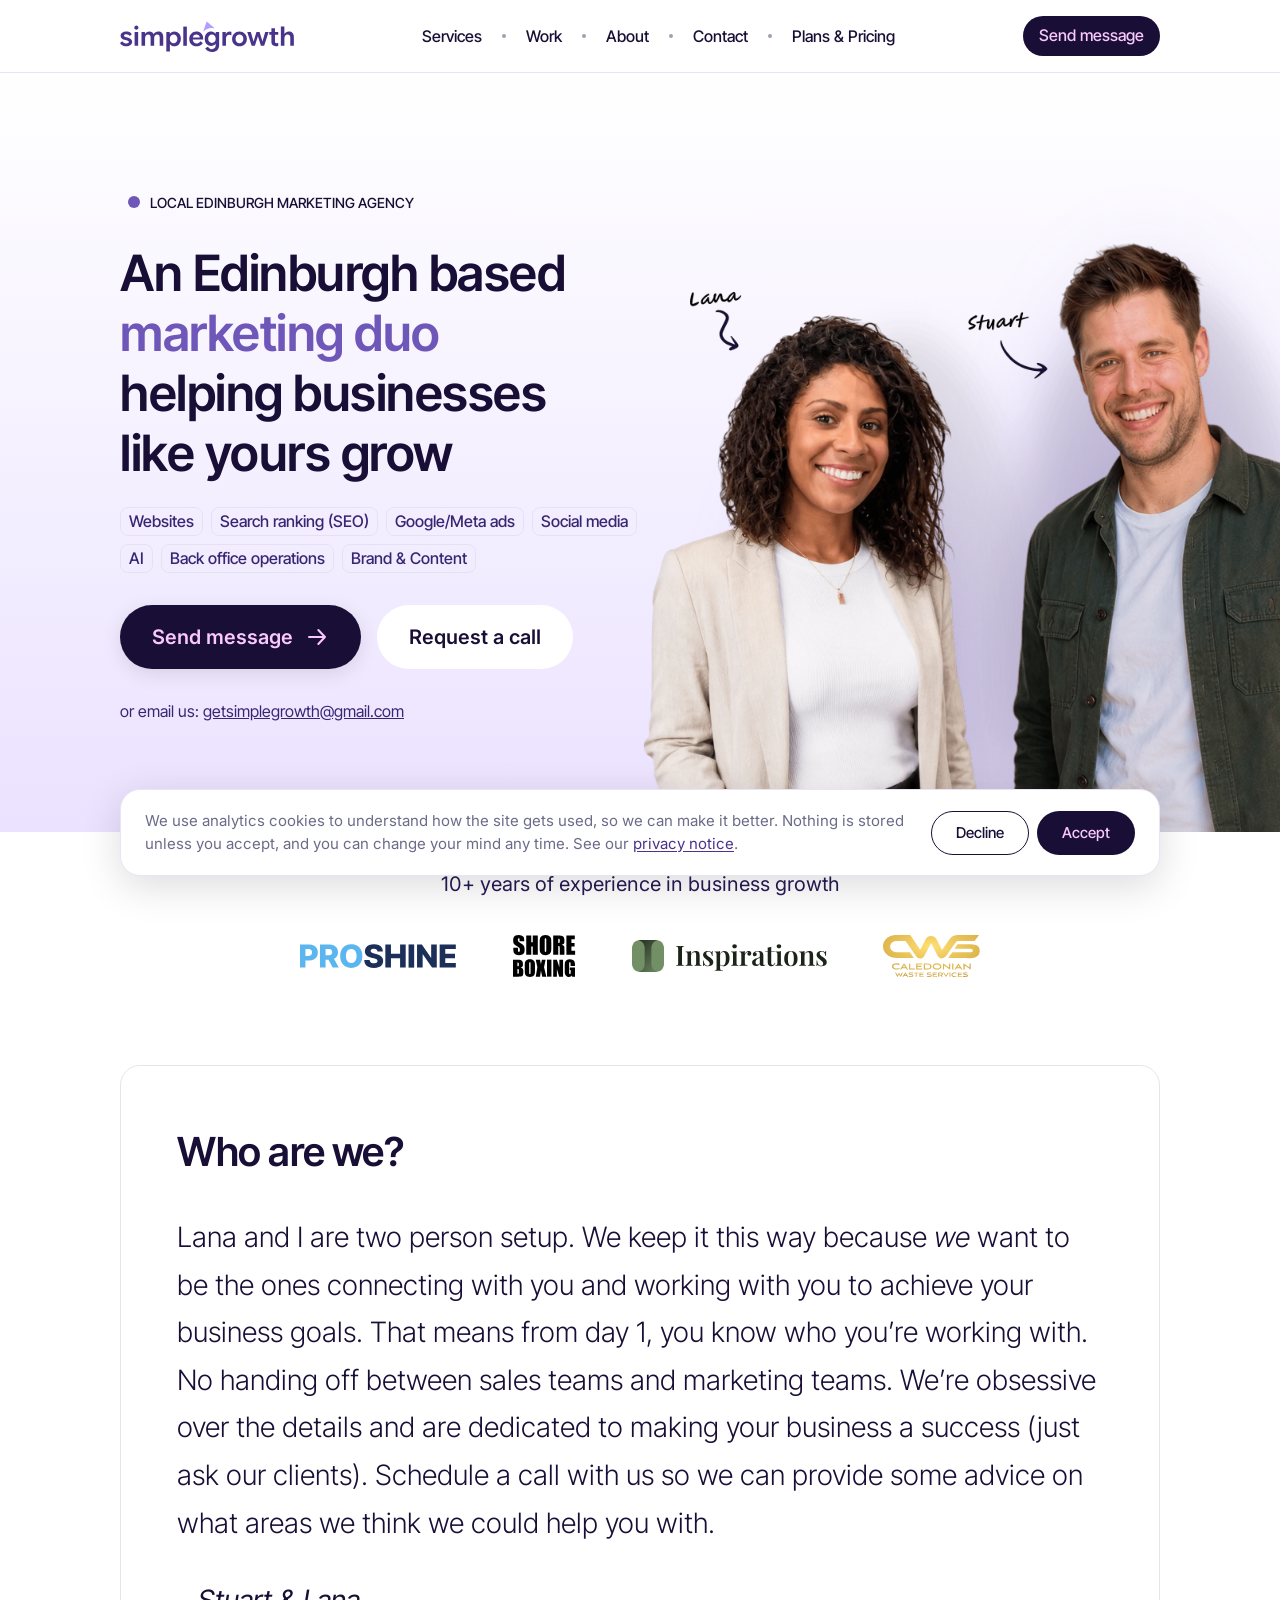
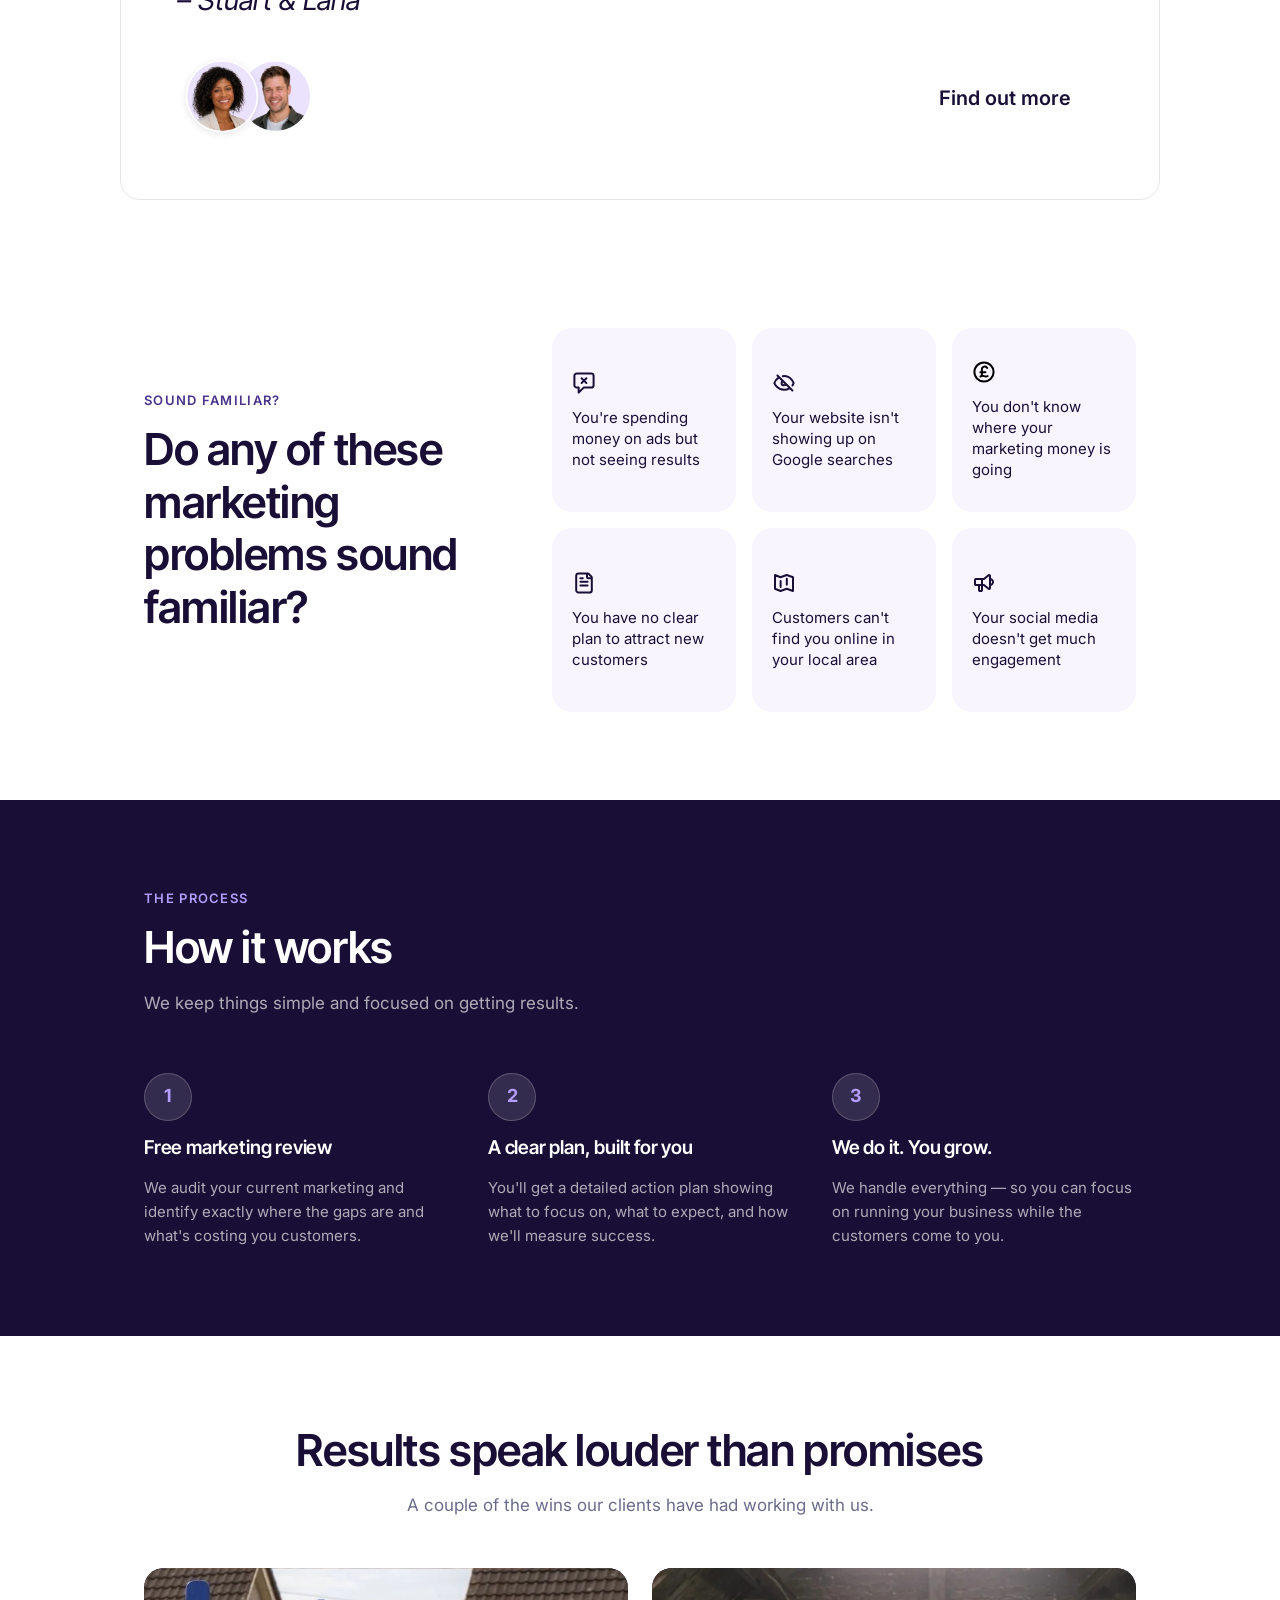
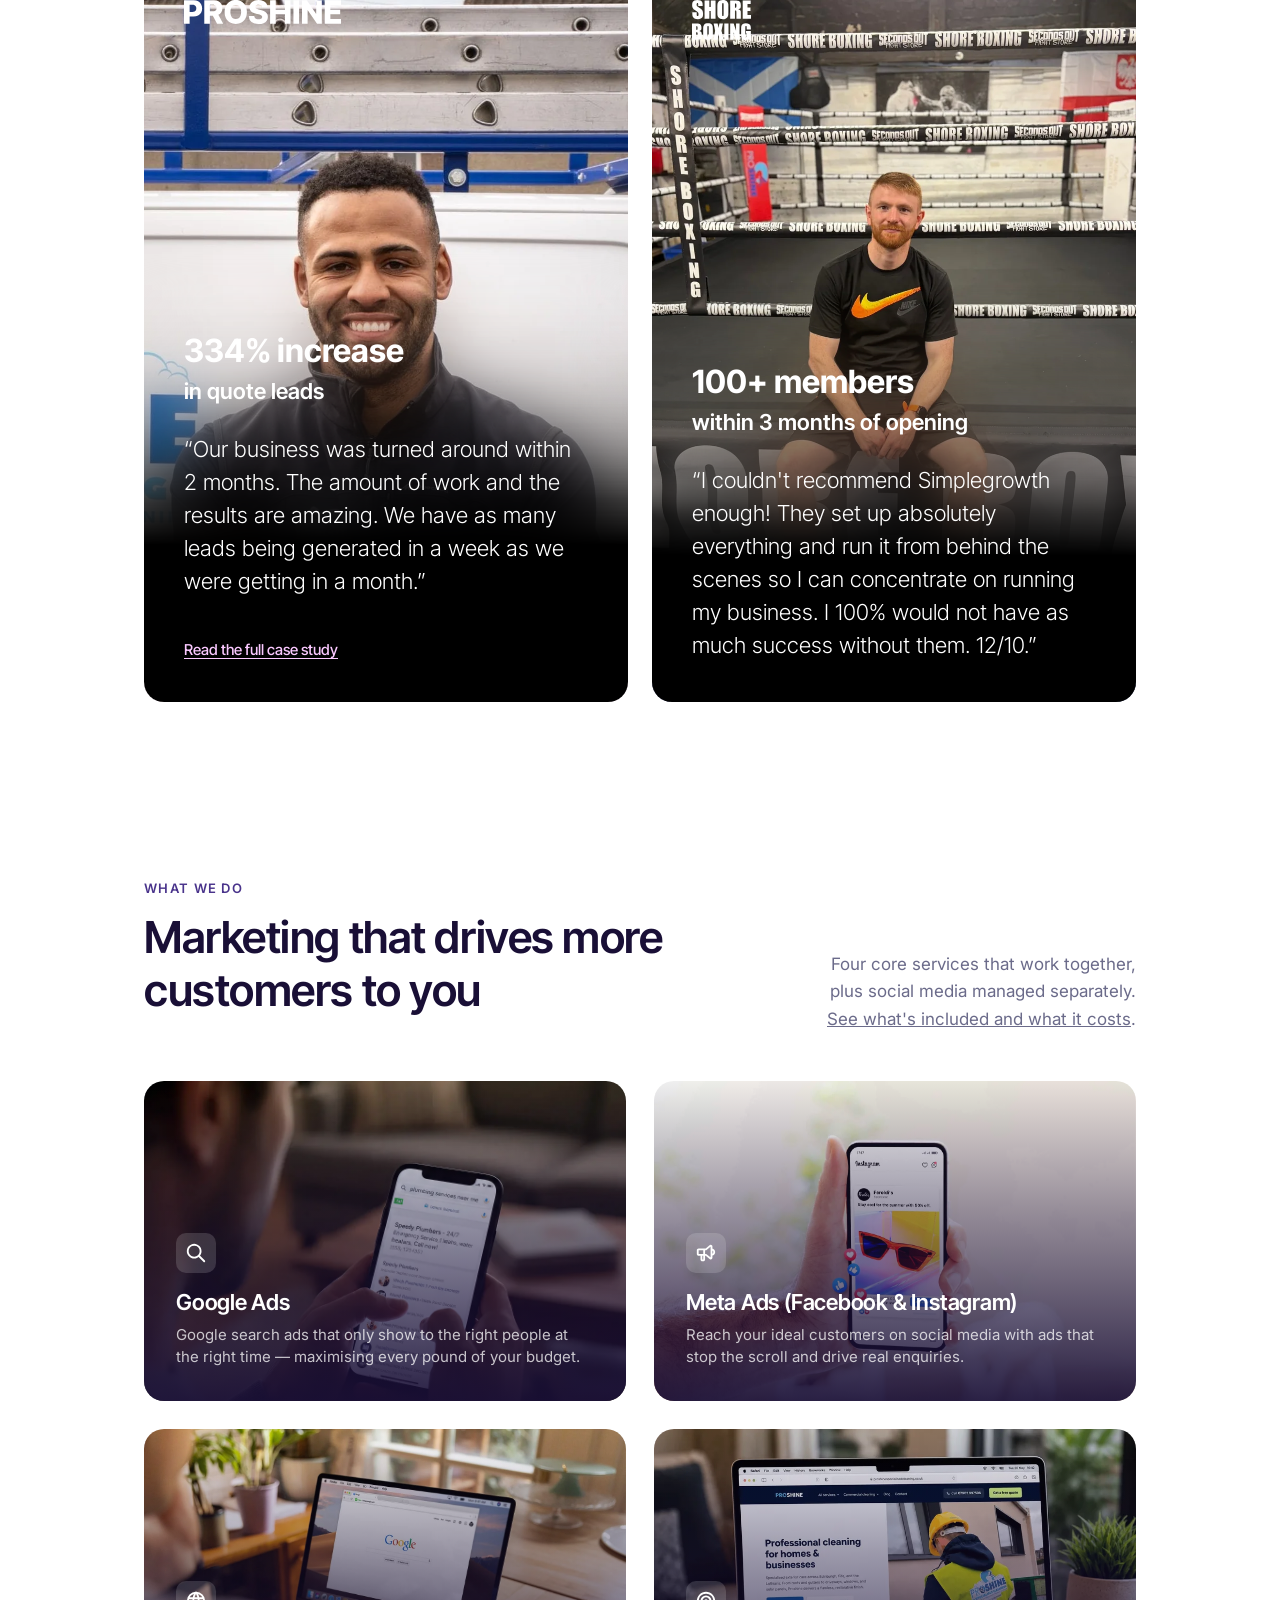
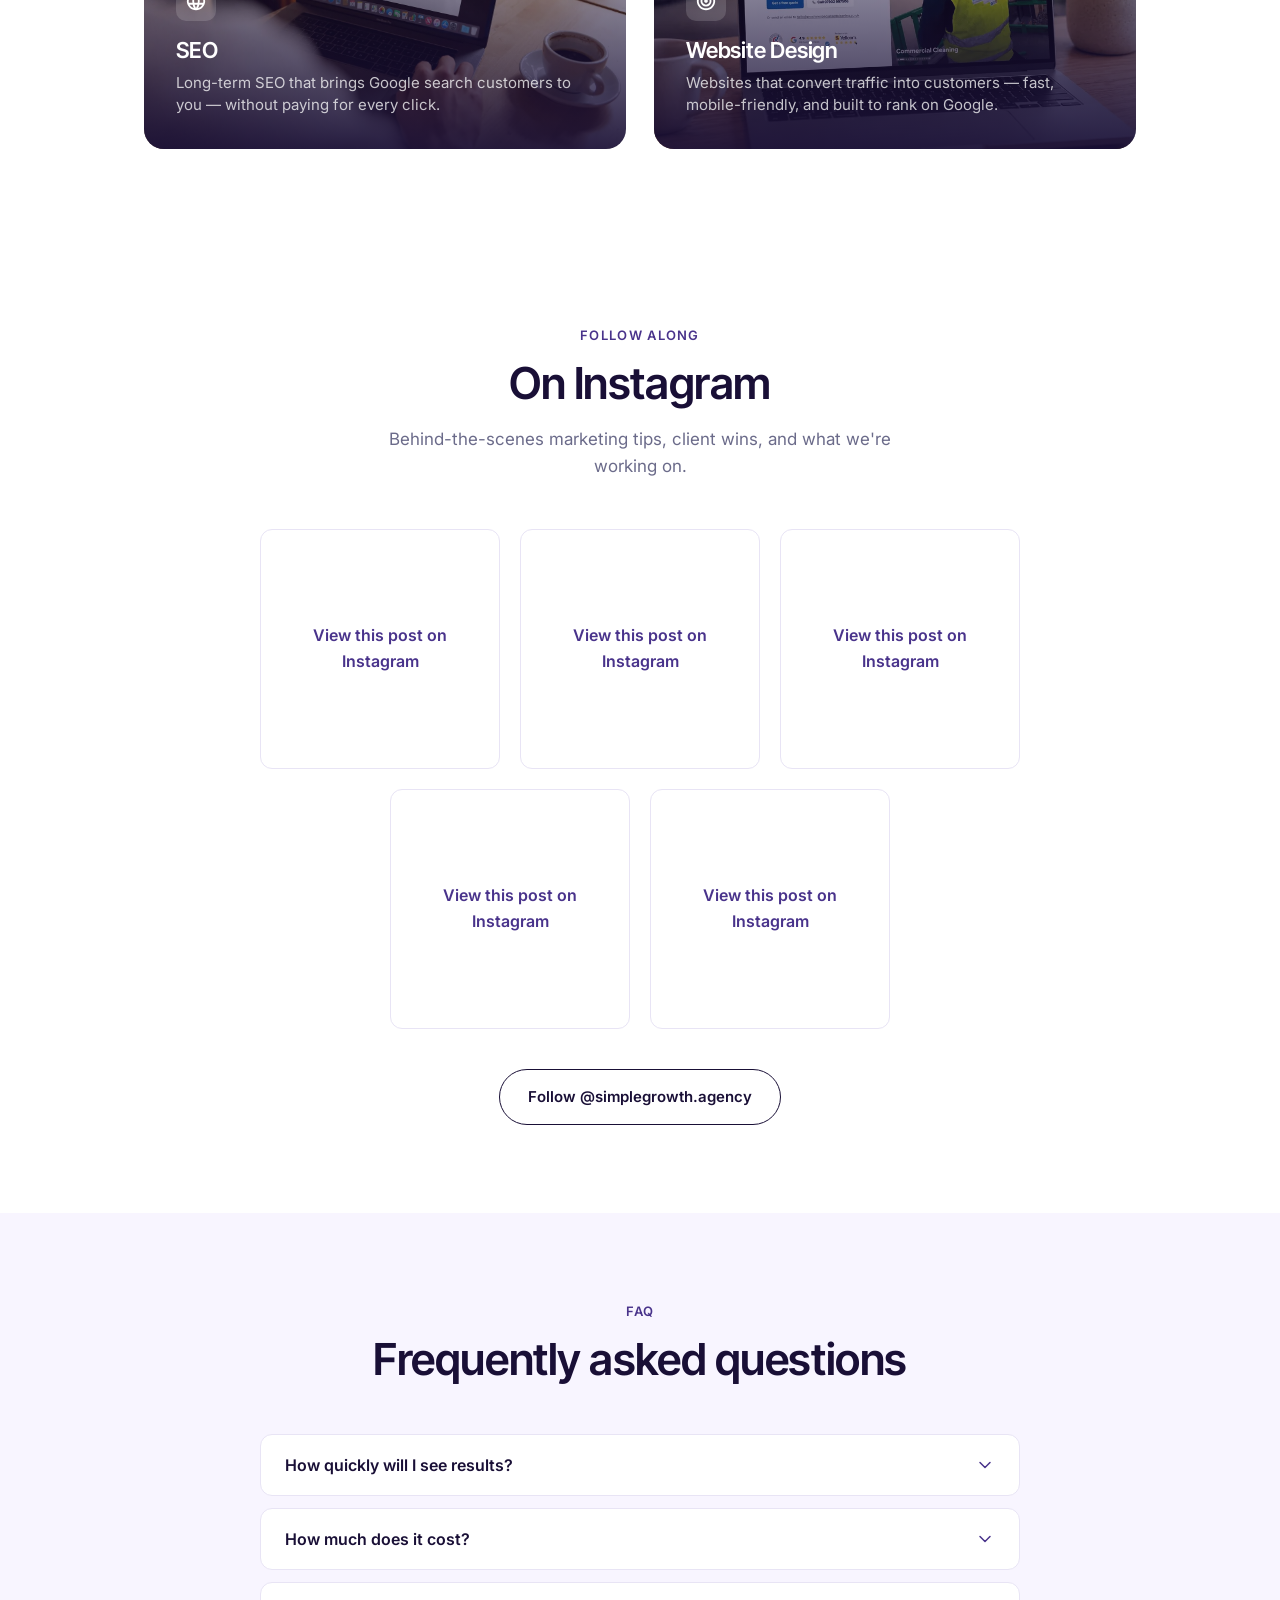
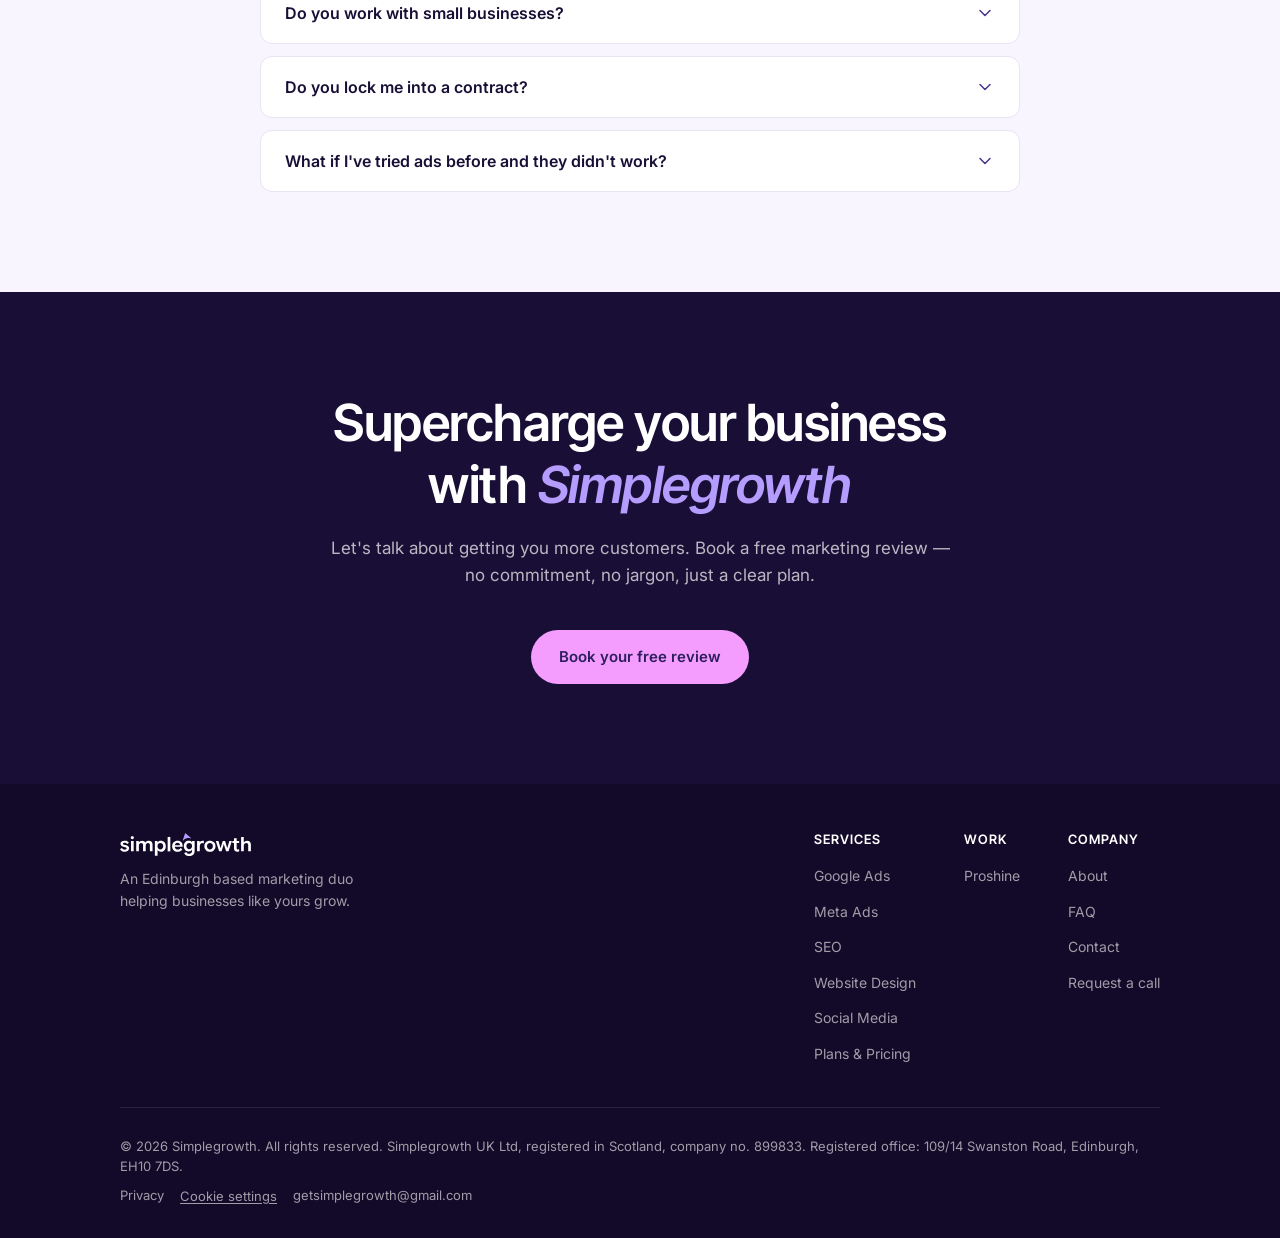
==== commit 47ffe276: "Switch Instagram feed to free native post embeds The Instagram API route hit a persistent Meta devel" ====
--- a/index.html
+++ b/index.html
@@ -18,8 +18,8 @@
   <link rel="preconnect" href="https://fonts.googleapis.com">
   <link rel="preconnect" href="https://fonts.gstatic.com" crossorigin>
   <link href="https://fonts.googleapis.com/css2?family=Inter:ital,wght@0,400;0,500;0,600;1,400&family=Inter+Tight:ital,wght@0,300;0,400;0,500;0,600;0,700;1,300;1,400;1,500&display=swap" rel="stylesheet">
-  <link rel="stylesheet" href="css/style.css">
-  <script src="js/analytics.js" defer></script>
+  <link rel="stylesheet" href="css/style.css?v=20260825b">
+  <script src="js/analytics.js?v=20260825b" defer></script>
   <script type="application/ld+json">
   {
     "@context": "https://schema.org",
@@ -345,6 +345,36 @@
   </div>
 </section>
 
+<section class="page-section instagram" id="instagram">
+  <div class="container">
+    <div class="section-head centred reveal">
+      <p class="section-label">Follow along</p>
+      <h2 class="section-title">On Instagram</h2>
+      <p class="section-sub">Behind-the-scenes marketing tips, client wins, and what we're working on.</p>
+    </div>
+    <div class="instagram-embeds reveal">
+      <blockquote class="instagram-media" data-instgrm-permalink="https://www.instagram.com/p/DcqIxXUoEc8/" data-instgrm-version="14">
+        <a href="https://www.instagram.com/p/DcqIxXUoEc8/" target="_blank" rel="noopener">View this post on Instagram</a>
+      </blockquote>
+      <blockquote class="instagram-media" data-instgrm-permalink="https://www.instagram.com/p/Dcl1l7Klxl1/" data-instgrm-version="14">
+        <a href="https://www.instagram.com/p/Dcl1l7Klxl1/" target="_blank" rel="noopener">View this post on Instagram</a>
+      </blockquote>
+      <blockquote class="instagram-media" data-instgrm-permalink="https://www.instagram.com/p/DcgghW0mH0w/" data-instgrm-version="14">
+        <a href="https://www.instagram.com/p/DcgghW0mH0w/" target="_blank" rel="noopener">View this post on Instagram</a>
+      </blockquote>
+      <blockquote class="instagram-media" data-instgrm-permalink="https://www.instagram.com/p/Dcbp52pnJY-/" data-instgrm-version="14">
+        <a href="https://www.instagram.com/p/Dcbp52pnJY-/" target="_blank" rel="noopener">View this post on Instagram</a>
+      </blockquote>
+      <blockquote class="instagram-media" data-instgrm-permalink="https://www.instagram.com/p/DcWP1tAlmHk/" data-instgrm-version="14">
+        <a href="https://www.instagram.com/p/DcWP1tAlmHk/" target="_blank" rel="noopener">View this post on Instagram</a>
+      </blockquote>
+    </div>
+    <div class="instagram-follow reveal">
+      <a class="btn btn-outline" href="https://www.instagram.com/simplegrowth.agency/" target="_blank" rel="noopener">Follow @simplegrowth.agency</a>
+    </div>
+  </div>
+</section>
+
 <section class="page-section faq" id="faq">
   <div class="faq-inner">
     <div class="section-head centred reveal">
@@ -454,6 +484,7 @@
   </a>
 </div>
 
-<script src="js/main.js"></script>
+<script src="js/main.js?v=20260825"></script>
+<script async src="//www.instagram.com/embed.js"></script>
 </body>
 </html>
--- a/css/style.css
+++ b/css/style.css
@@ -826,6 +826,22 @@
 .service-icon img { width: 22px; height: 22px; filter: brightness(0) invert(1); }
 .service-card h3 { font-size: 22px; margin-bottom: 8px; }
 .service-card p { color: rgba(255, 255, 255, 0.75); font-size: 15px; line-height: 1.5; }
+
+/* instagram feed — native Instagram post embeds (embed.js) */
+.instagram-embeds { display: flex; flex-wrap: wrap; justify-content: center; gap: 20px; margin-bottom: 40px; }
+.instagram-embeds blockquote.instagram-media { margin: 0 !important; }
+/* shown only if embed.js fails to load (e.g. blocked by an ad blocker) */
+.instagram-embeds blockquote.instagram-media a {
+  display: flex; align-items: center; justify-content: center;
+  width: 240px; height: 240px;
+  border: 1px solid var(--border);
+  border-radius: var(--radius-sm);
+  color: var(--purple);
+  font-weight: 600;
+  text-align: center;
+  padding: 24px;
+}
+.instagram-follow { display: flex; justify-content: center; }
 
 /* faq */
 .faq { background: var(--purple-50); }
@@ -1908,6 +1924,33 @@
   .consent-banner { animation: none; }
 }
 
+/* Dims and blocks the rest of the page while the banner is unanswered —
+   mobile only (desktop stays non-modal, see js/analytics.js). Sits just
+   under the banner's own z-index so it covers everything else, including
+   the mobile CTA bar underneath. */
+.consent-backdrop {
+  position: fixed;
+  inset: 0;
+  z-index: 90;
+  pointer-events: none;
+}
+@media (max-width: 900px) {
+  .consent-backdrop {
+    background: rgba(25, 15, 54, 0.55);
+    pointer-events: auto;
+    animation: consent-backdrop-in 0.4s ease;
+  }
+  @keyframes consent-backdrop-in {
+    from { opacity: 0; }
+    to   { opacity: 1; }
+  }
+  @media (prefers-reduced-motion: reduce) {
+    .consent-backdrop { animation: none; }
+  }
+
+  body.consent-modal-open { overflow: hidden; }
+}
+
 .consent-banner-text {
   font-size: 15px;
   line-height: 1.5;
@@ -1974,12 +2017,12 @@
     right: 16px;
     bottom: calc(16px + env(safe-area-inset-bottom));
     z-index: 55;
+    transition: transform 0.32s cubic-bezier(0.16, 1, 0.3, 1);
     padding: 12px;
     background: var(--white);
     border-radius: var(--radius-pill);
     box-shadow: 0 10px 40px rgba(0, 0, 0, 0.16);
     transform: translateY(calc(100% + 32px));
-    transition: transform 0.32s cubic-bezier(0.16, 1, 0.3, 1);
   }
   .has-scrolled .mobile-cta-bar { transform: none; }
   @media (prefers-reduced-motion: reduce) {
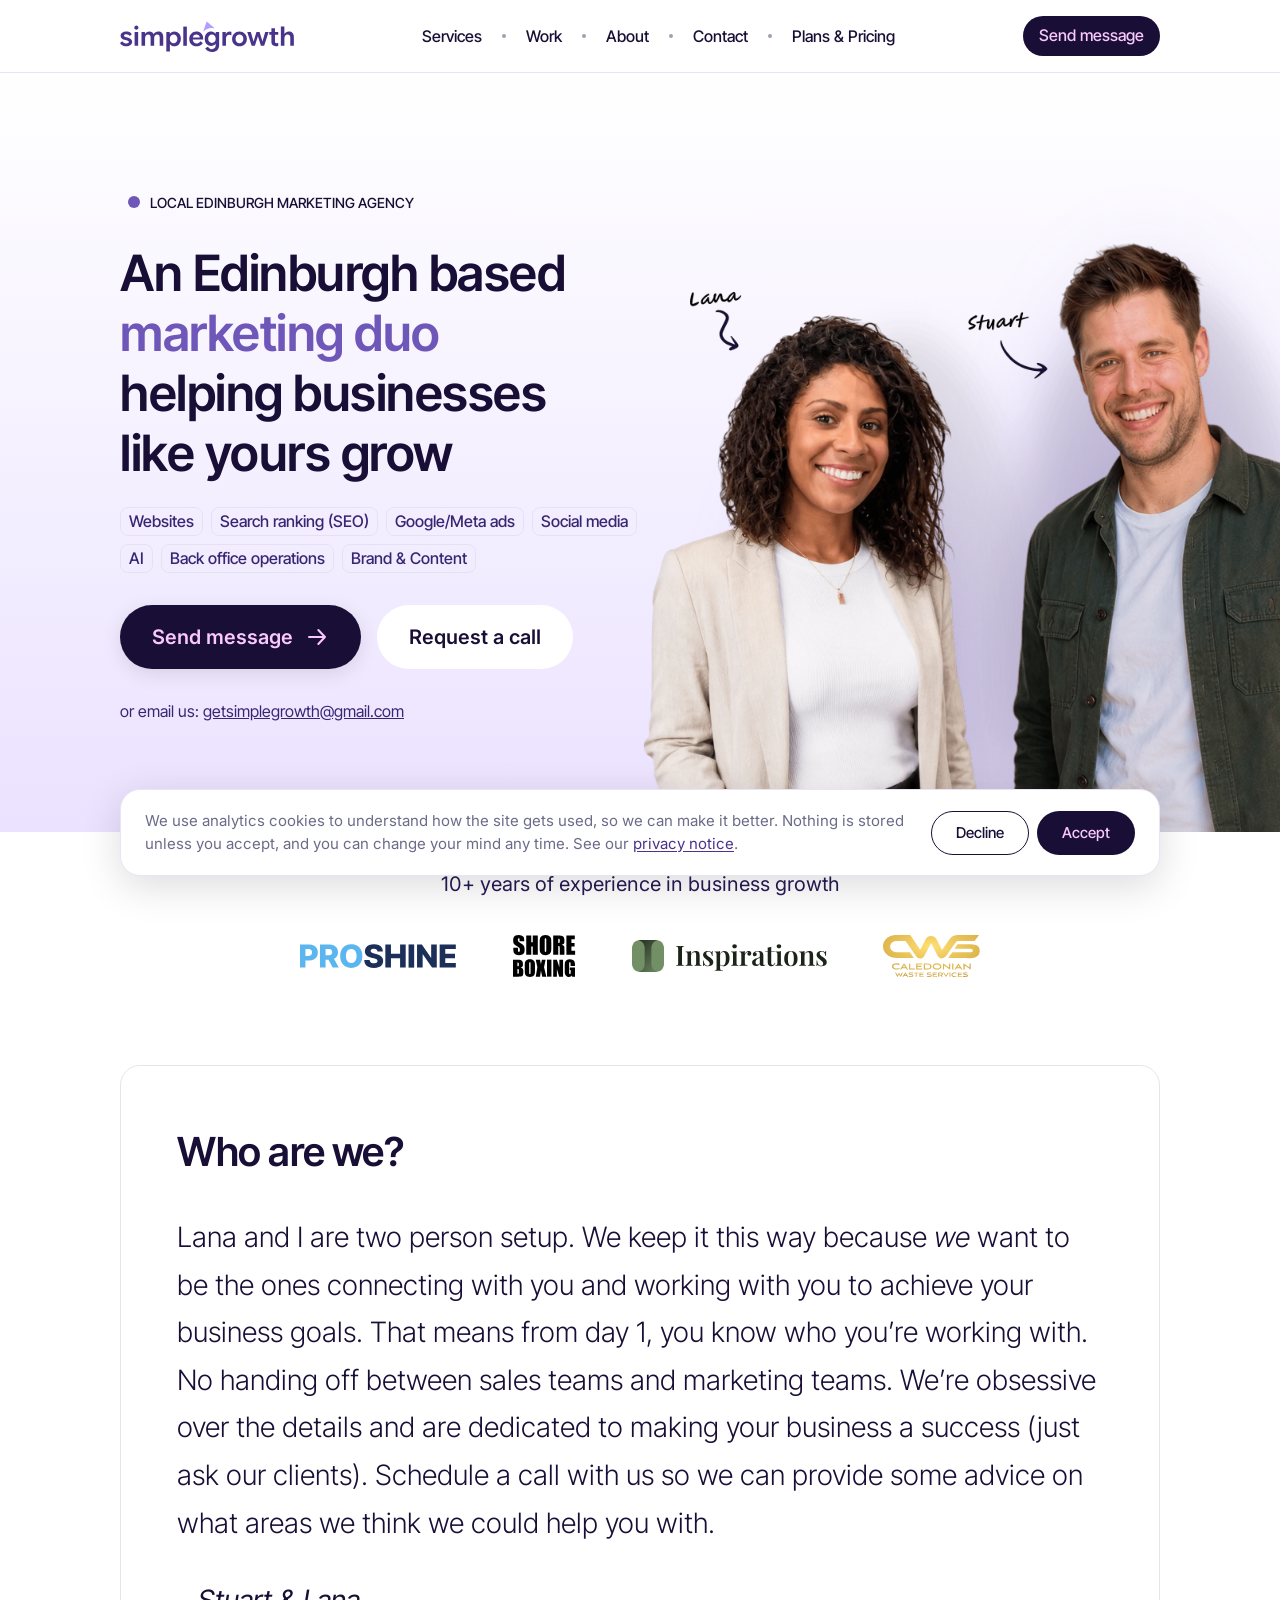
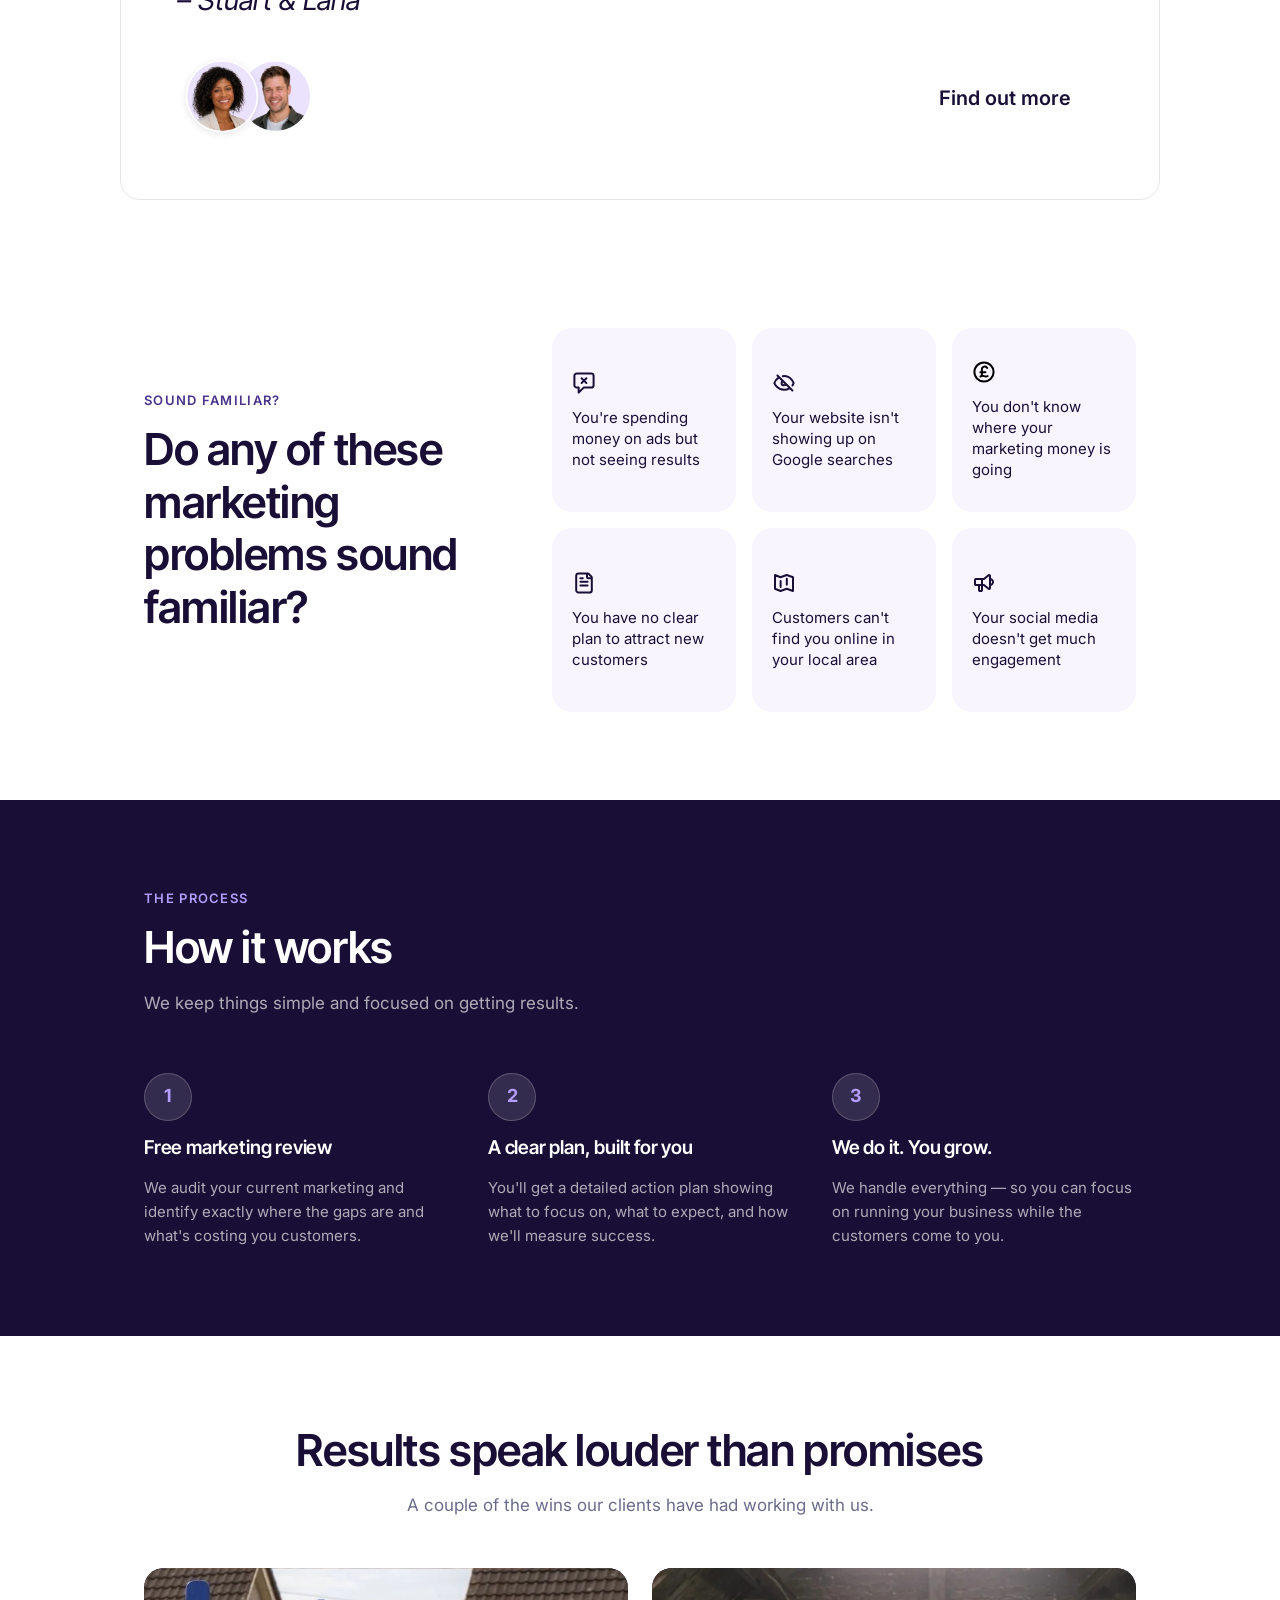
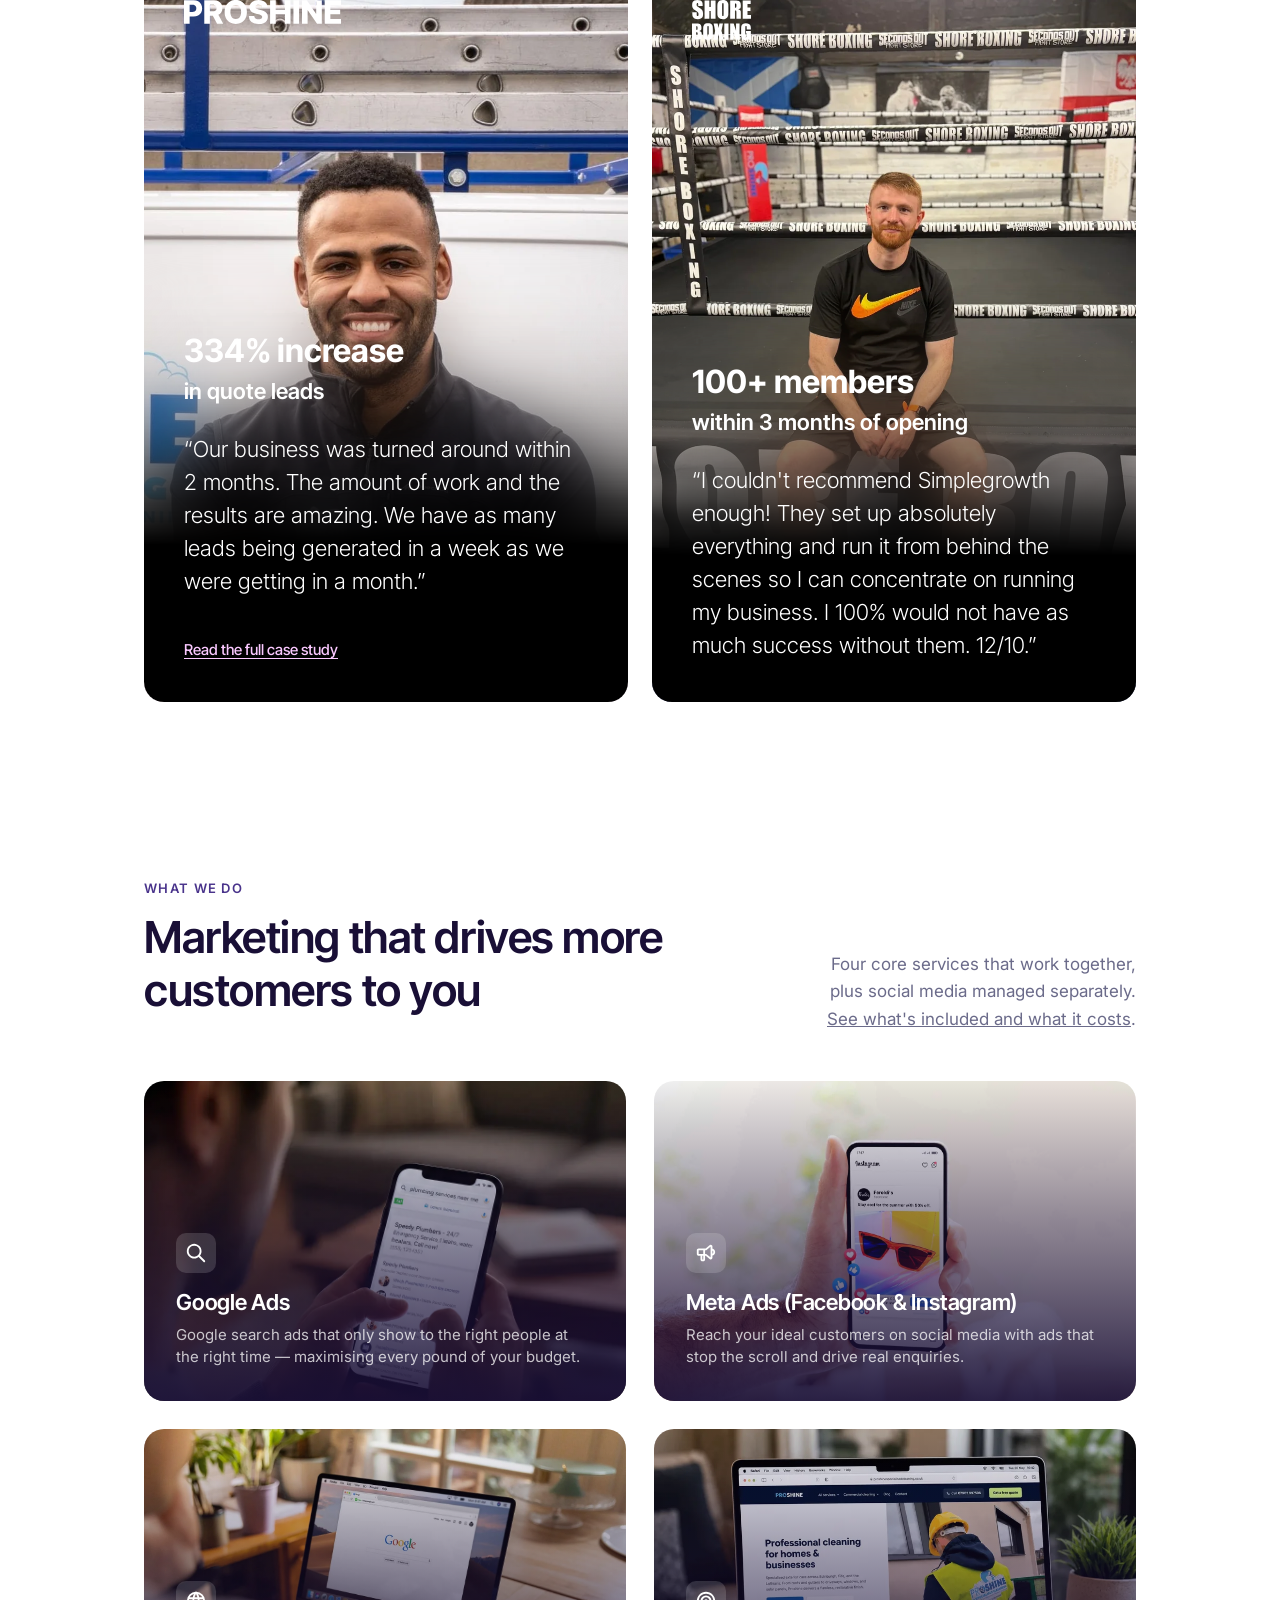
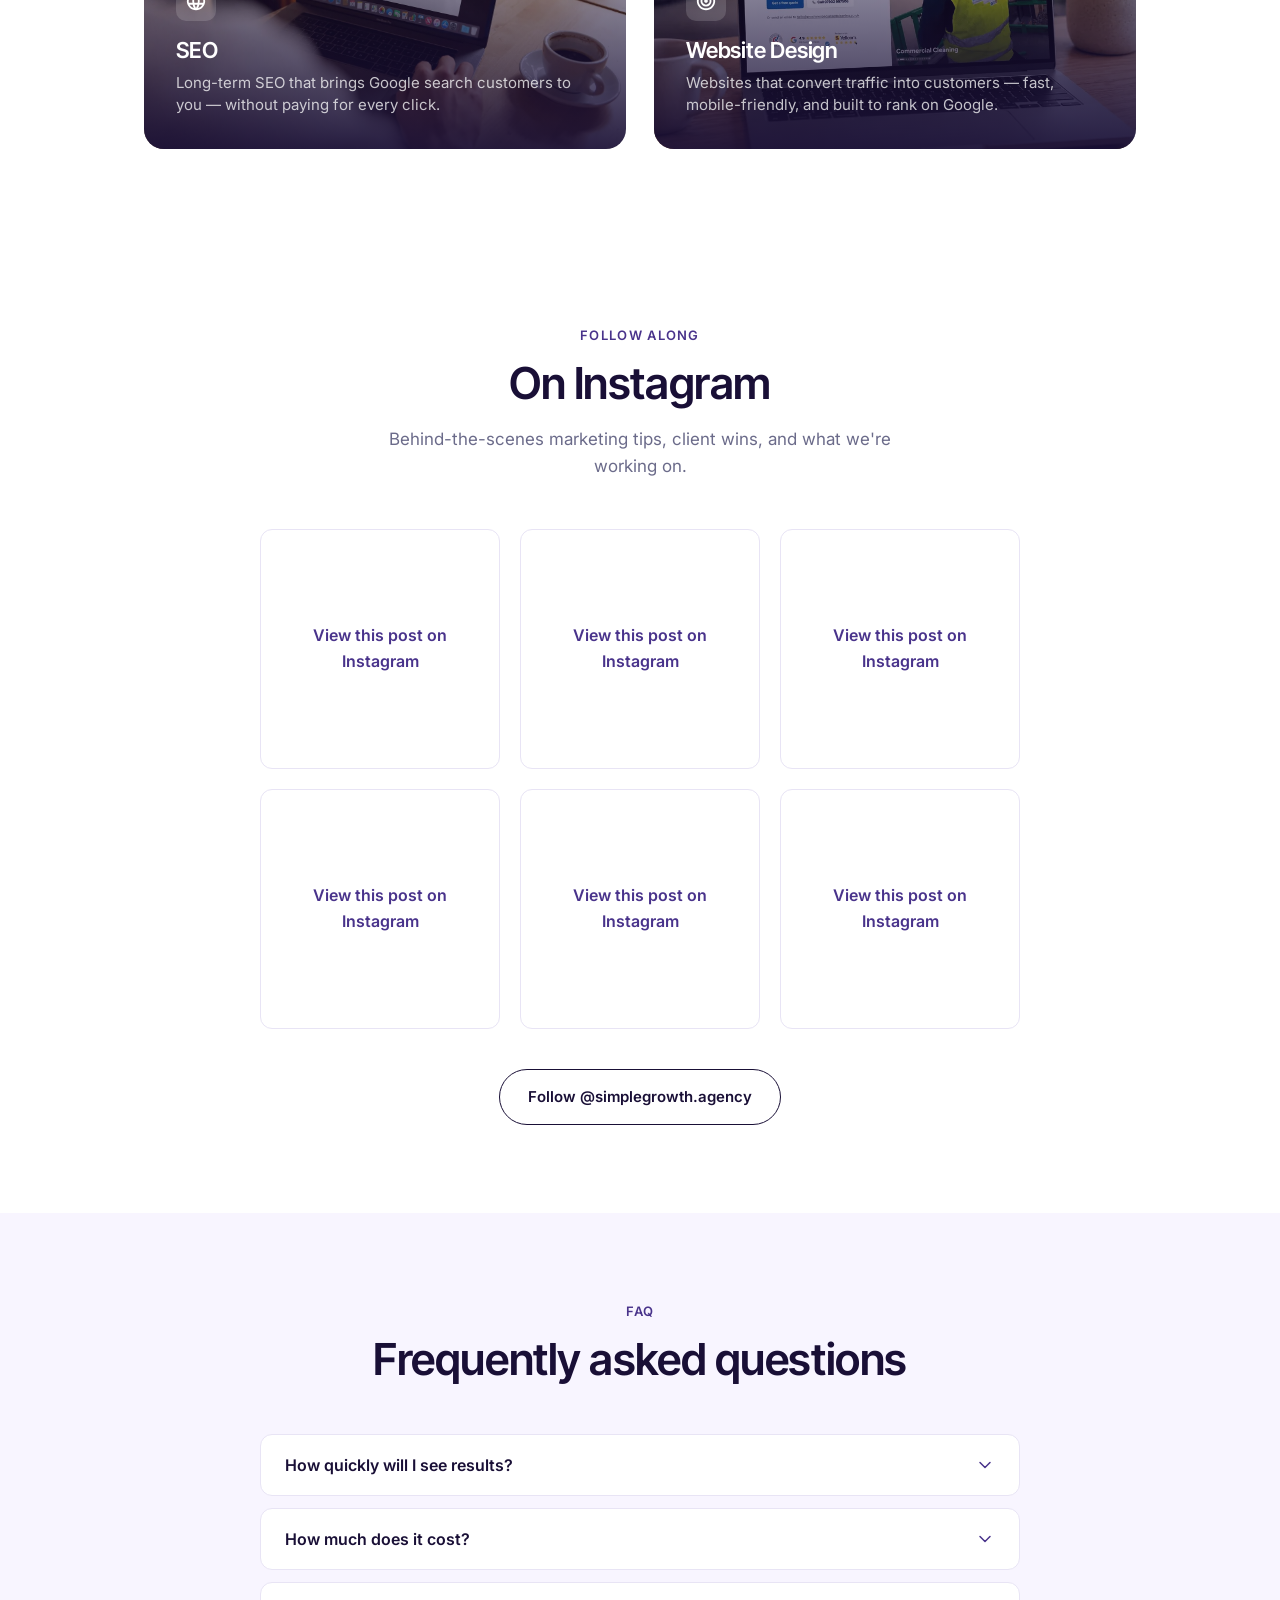
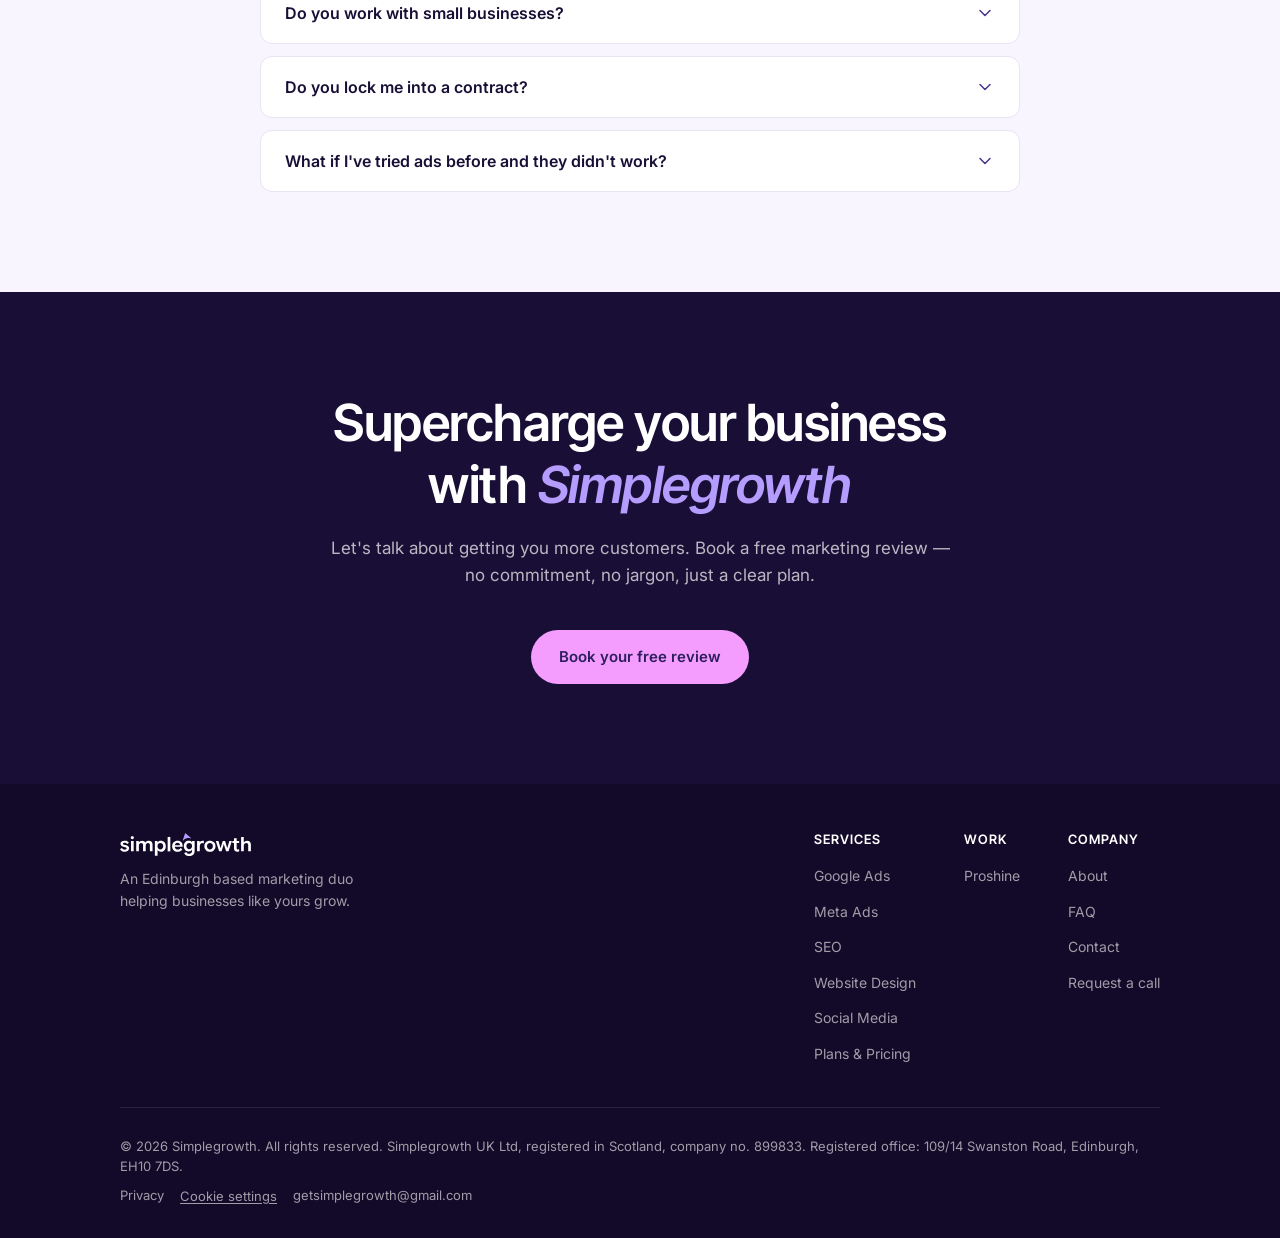
==== commit b209c562: "Add a 6th post to the Instagram embed section Co-Authored-By: Claude Sonnet 5 <noreply@anthropic.com" ====
--- a/index.html
+++ b/index.html
@@ -368,6 +368,9 @@
       <blockquote class="instagram-media" data-instgrm-permalink="https://www.instagram.com/p/DcWP1tAlmHk/" data-instgrm-version="14">
         <a href="https://www.instagram.com/p/DcWP1tAlmHk/" target="_blank" rel="noopener">View this post on Instagram</a>
       </blockquote>
+      <blockquote class="instagram-media" data-instgrm-permalink="https://www.instagram.com/p/DcS4P9sq4lF/" data-instgrm-version="14">
+        <a href="https://www.instagram.com/p/DcS4P9sq4lF/" target="_blank" rel="noopener">View this post on Instagram</a>
+      </blockquote>
     </div>
     <div class="instagram-follow reveal">
       <a class="btn btn-outline" href="https://www.instagram.com/simplegrowth.agency/" target="_blank" rel="noopener">Follow @simplegrowth.agency</a>
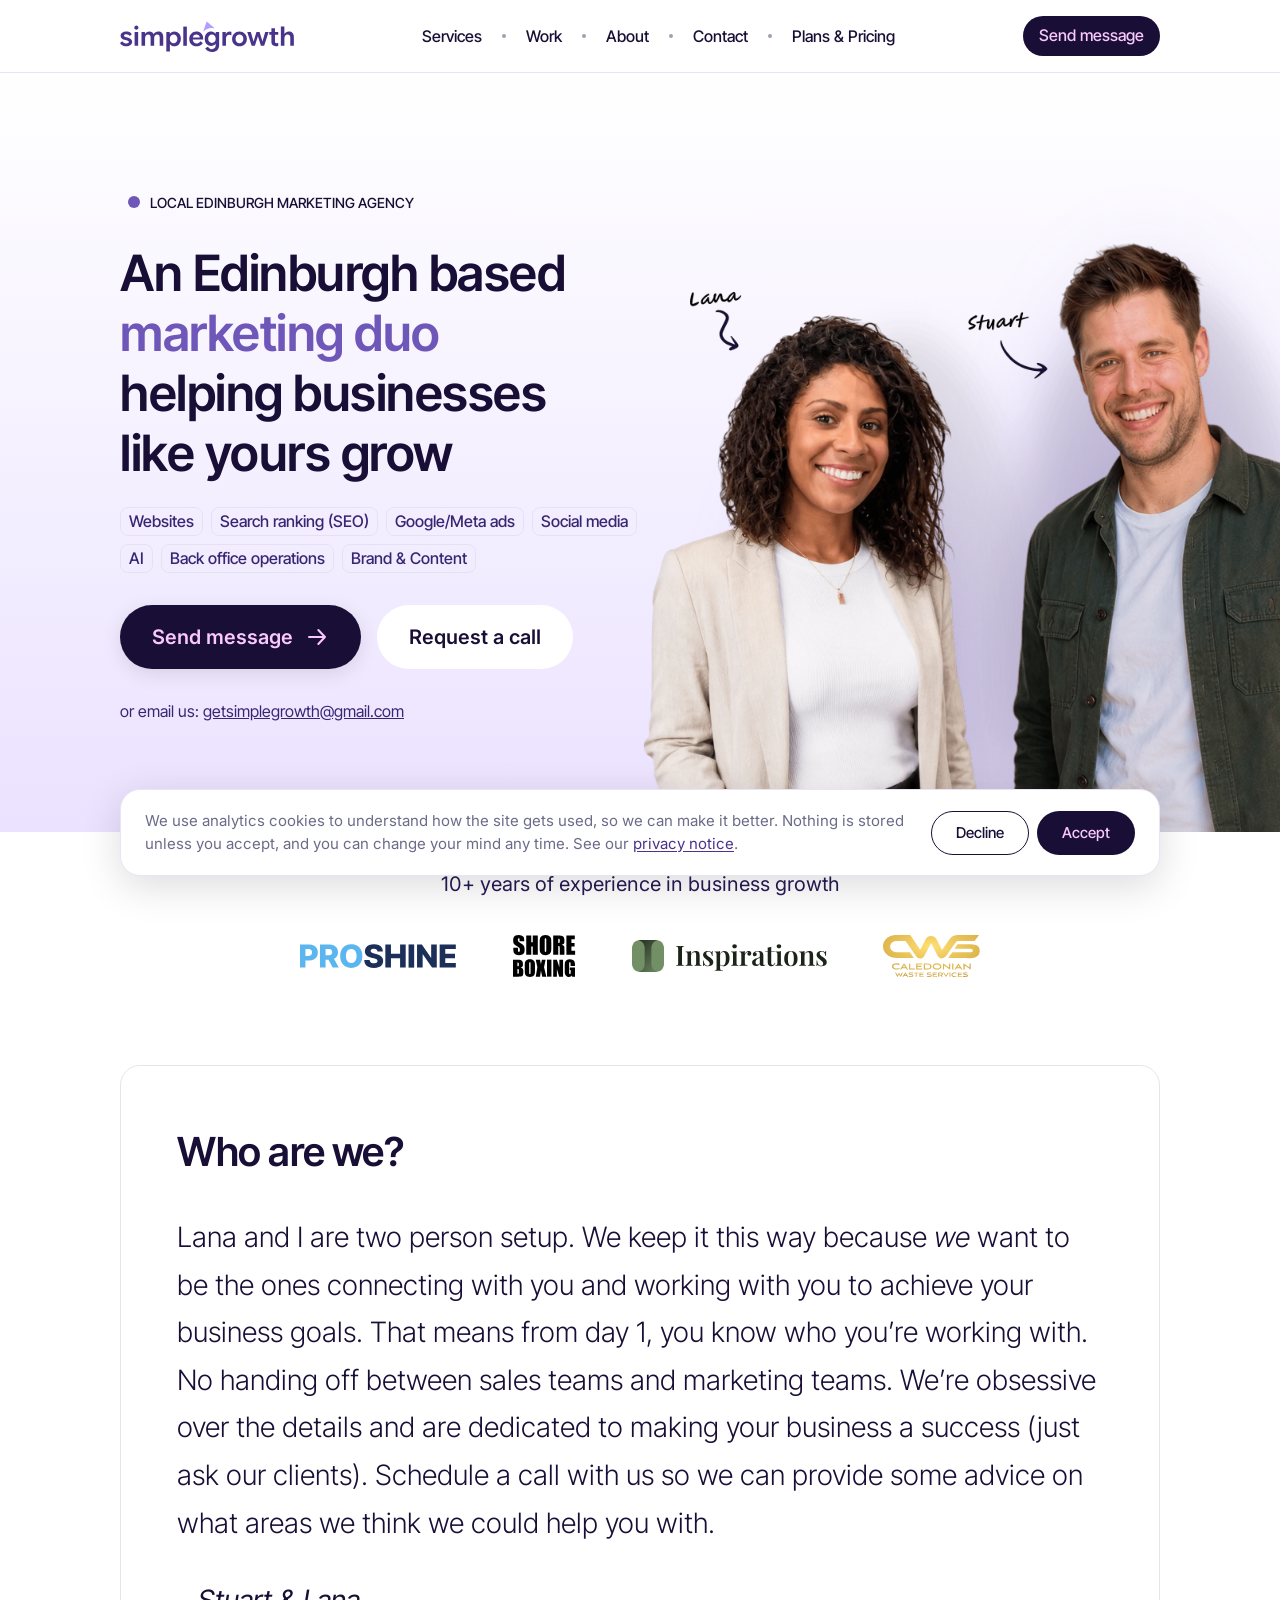
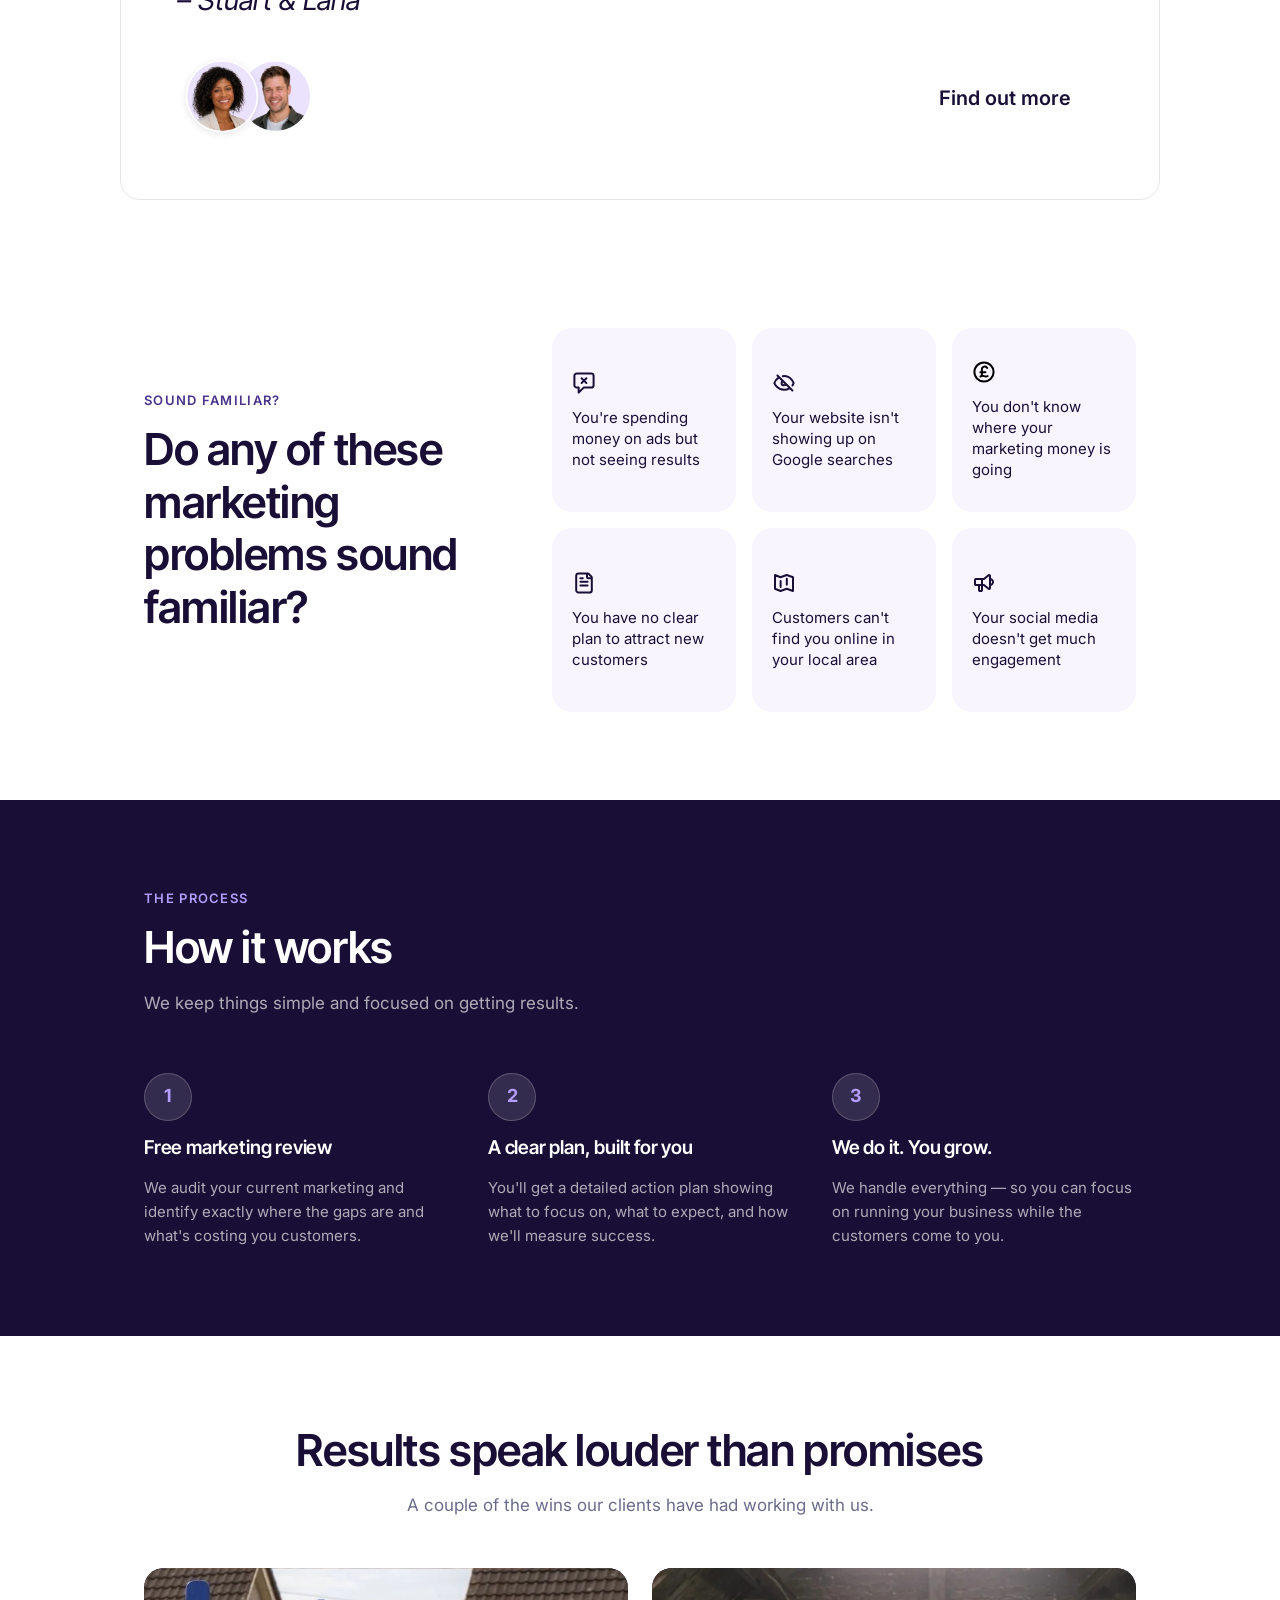
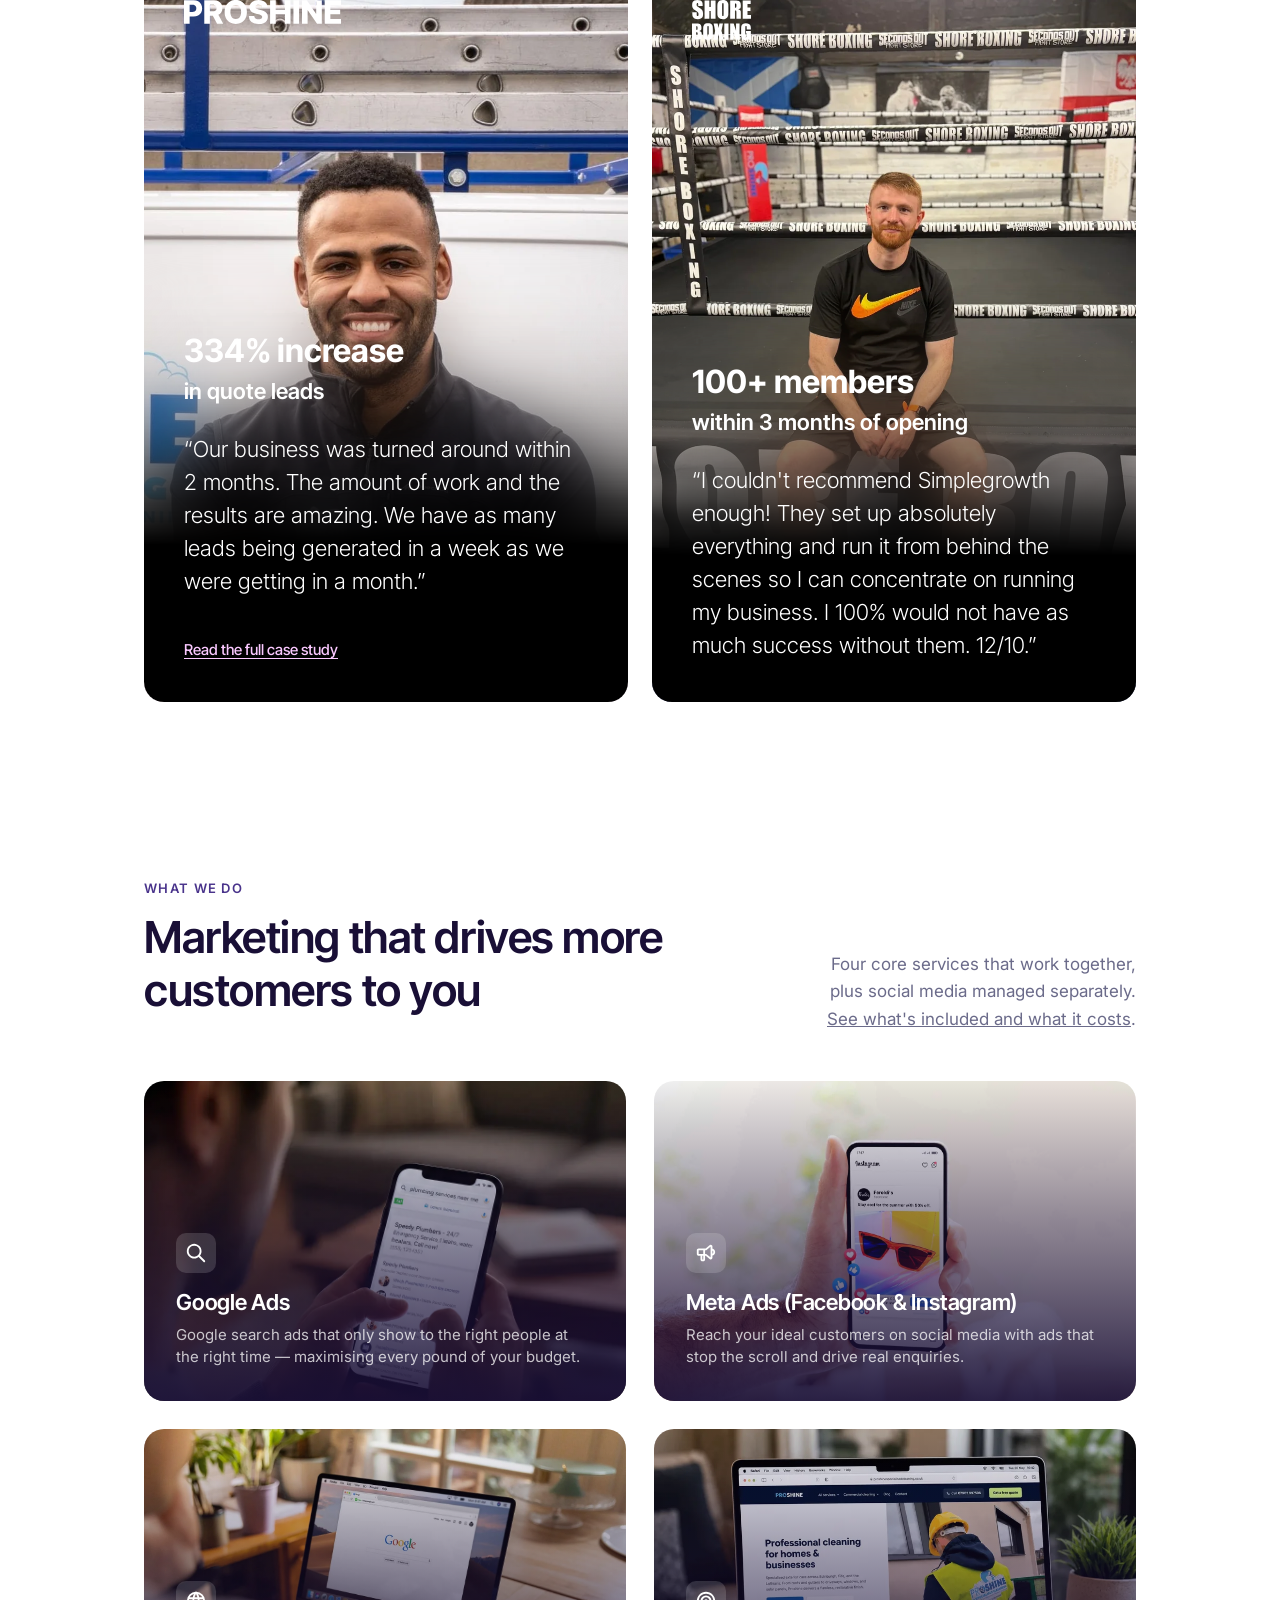
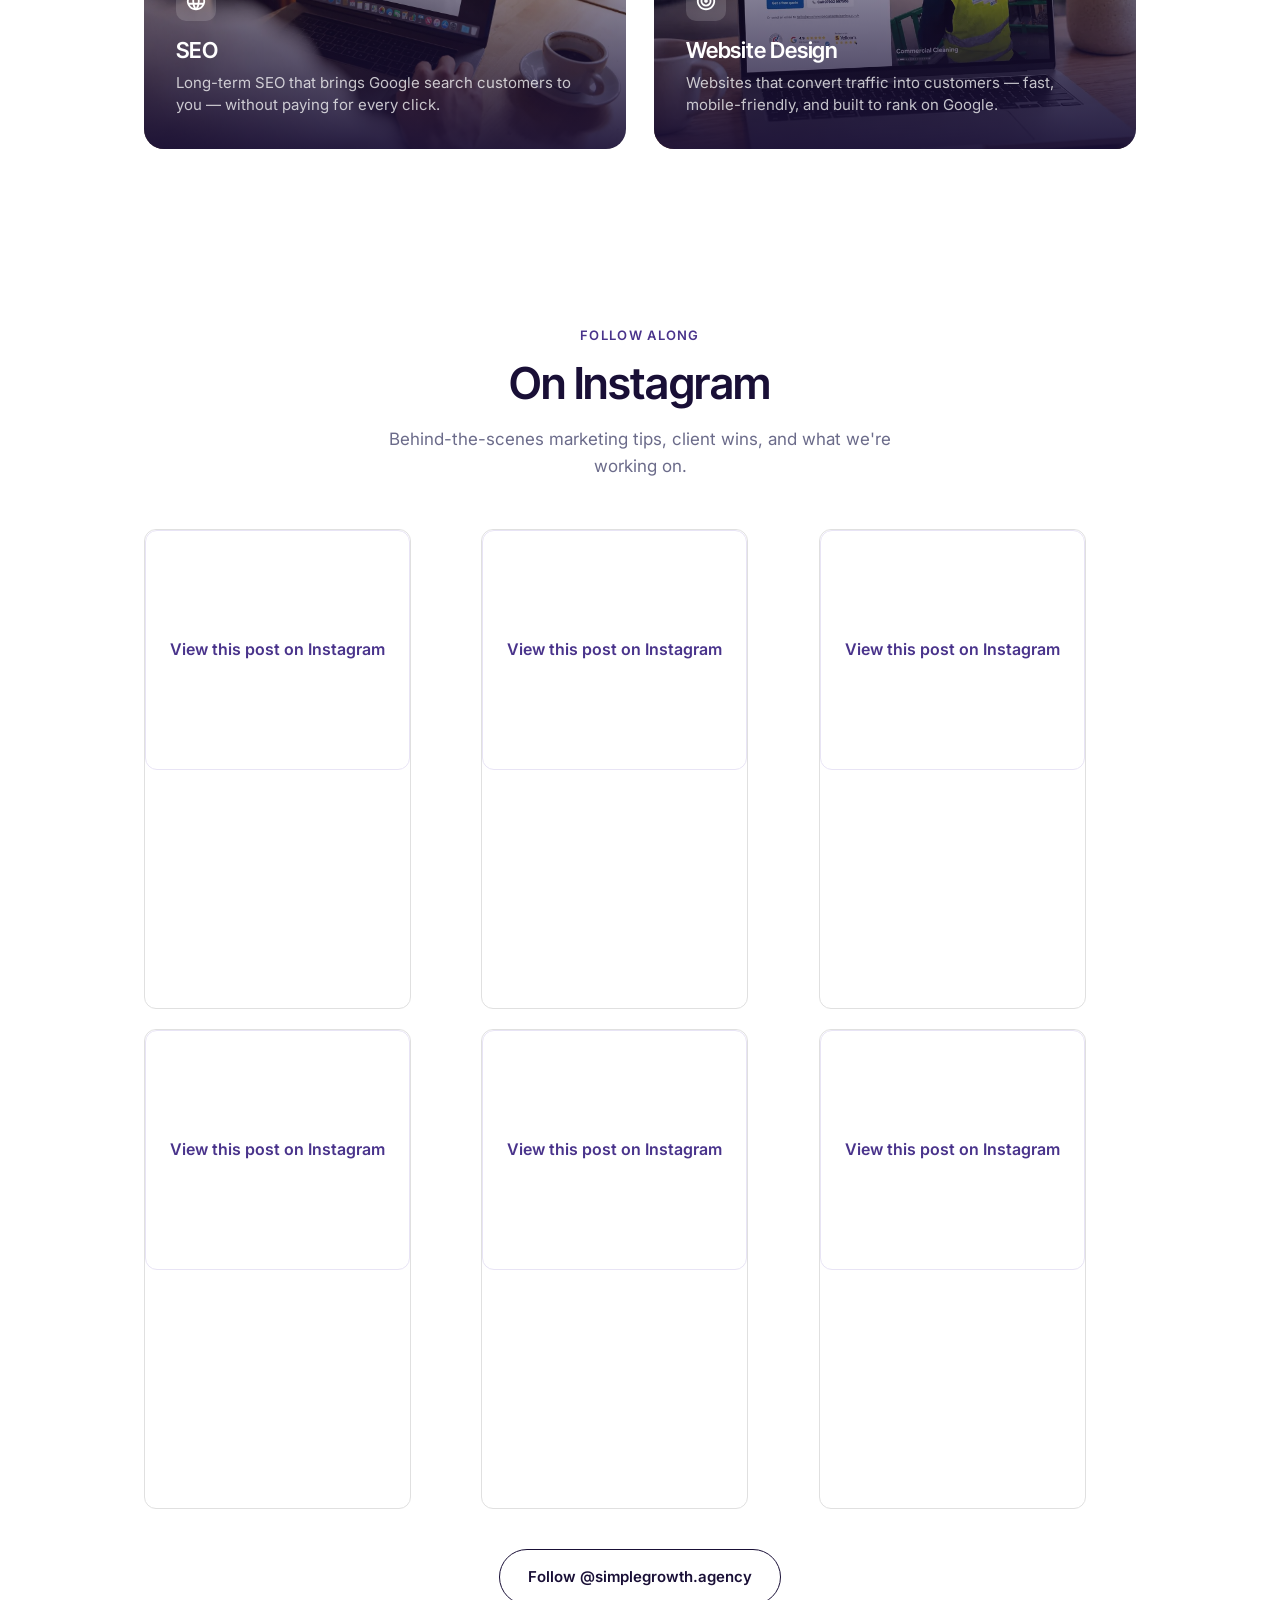
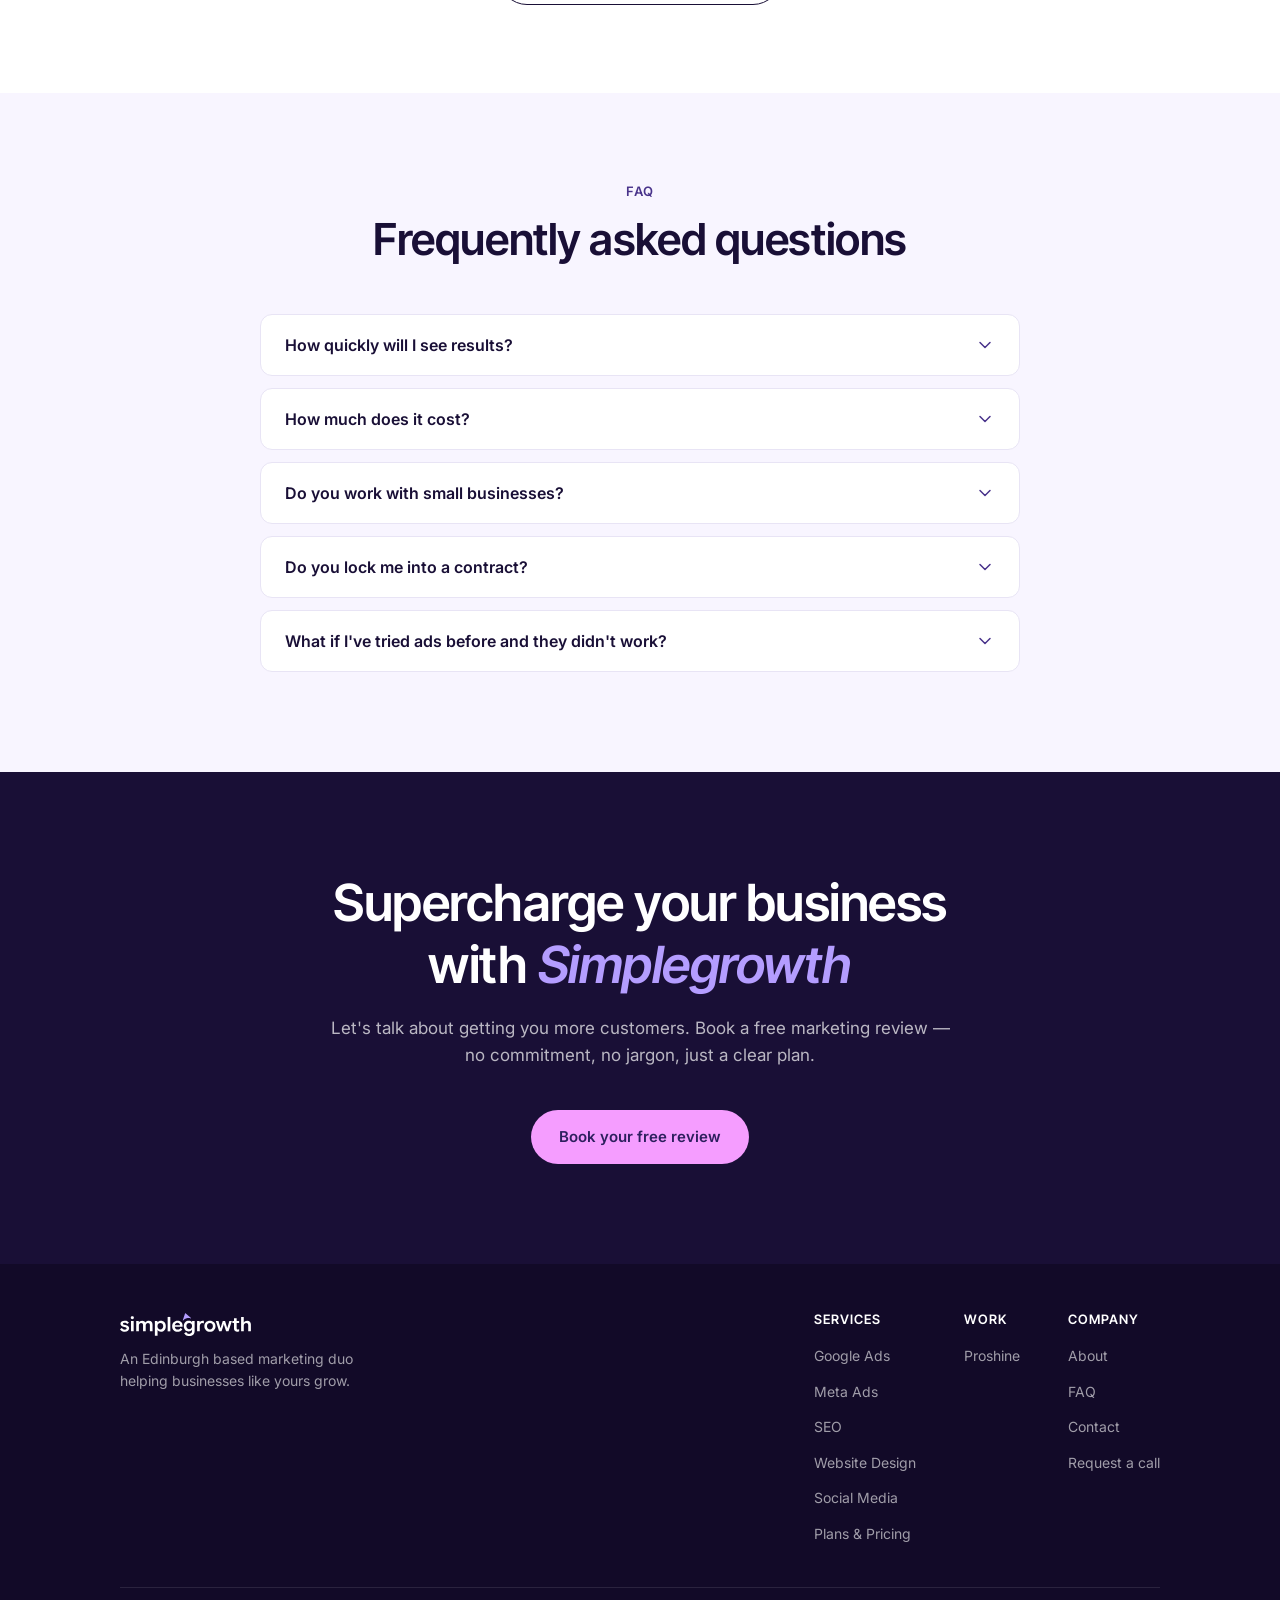
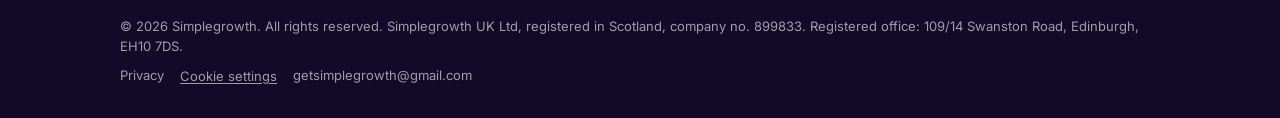
==== commit ab3e1c9c: "Rework Instagram grid layout and crop embed chrome Desktop shows a fixed 3x2 grid; mobile becomes a " ====
--- a/index.html
+++ b/index.html
@@ -18,7 +18,7 @@
   <link rel="preconnect" href="https://fonts.googleapis.com">
   <link rel="preconnect" href="https://fonts.gstatic.com" crossorigin>
   <link href="https://fonts.googleapis.com/css2?family=Inter:ital,wght@0,400;0,500;0,600;1,400&family=Inter+Tight:ital,wght@0,300;0,400;0,500;0,600;0,700;1,300;1,400;1,500&display=swap" rel="stylesheet">
-  <link rel="stylesheet" href="css/style.css?v=20260825b">
+  <link rel="stylesheet" href="css/style.css?v=20260830h">
   <script src="js/analytics.js?v=20260825b" defer></script>
   <script type="application/ld+json">
   {
@@ -353,24 +353,36 @@
       <p class="section-sub">Behind-the-scenes marketing tips, client wins, and what we're working on.</p>
     </div>
     <div class="instagram-embeds reveal">
-      <blockquote class="instagram-media" data-instgrm-permalink="https://www.instagram.com/p/DcqIxXUoEc8/" data-instgrm-version="14">
-        <a href="https://www.instagram.com/p/DcqIxXUoEc8/" target="_blank" rel="noopener">View this post on Instagram</a>
-      </blockquote>
-      <blockquote class="instagram-media" data-instgrm-permalink="https://www.instagram.com/p/Dcl1l7Klxl1/" data-instgrm-version="14">
-        <a href="https://www.instagram.com/p/Dcl1l7Klxl1/" target="_blank" rel="noopener">View this post on Instagram</a>
-      </blockquote>
-      <blockquote class="instagram-media" data-instgrm-permalink="https://www.instagram.com/p/DcgghW0mH0w/" data-instgrm-version="14">
-        <a href="https://www.instagram.com/p/DcgghW0mH0w/" target="_blank" rel="noopener">View this post on Instagram</a>
-      </blockquote>
-      <blockquote class="instagram-media" data-instgrm-permalink="https://www.instagram.com/p/Dcbp52pnJY-/" data-instgrm-version="14">
-        <a href="https://www.instagram.com/p/Dcbp52pnJY-/" target="_blank" rel="noopener">View this post on Instagram</a>
-      </blockquote>
-      <blockquote class="instagram-media" data-instgrm-permalink="https://www.instagram.com/p/DcWP1tAlmHk/" data-instgrm-version="14">
-        <a href="https://www.instagram.com/p/DcWP1tAlmHk/" target="_blank" rel="noopener">View this post on Instagram</a>
-      </blockquote>
-      <blockquote class="instagram-media" data-instgrm-permalink="https://www.instagram.com/p/DcS4P9sq4lF/" data-instgrm-version="14">
-        <a href="https://www.instagram.com/p/DcS4P9sq4lF/" target="_blank" rel="noopener">View this post on Instagram</a>
-      </blockquote>
+      <div class="instagram-embed-frame">
+        <blockquote class="instagram-media" data-instgrm-permalink="https://www.instagram.com/p/DcqIxXUoEc8/" data-instgrm-version="14">
+          <a href="https://www.instagram.com/p/DcqIxXUoEc8/" target="_blank" rel="noopener">View this post on Instagram</a>
+        </blockquote>
+      </div>
+      <div class="instagram-embed-frame">
+        <blockquote class="instagram-media" data-instgrm-permalink="https://www.instagram.com/p/Dcl1l7Klxl1/" data-instgrm-version="14">
+          <a href="https://www.instagram.com/p/Dcl1l7Klxl1/" target="_blank" rel="noopener">View this post on Instagram</a>
+        </blockquote>
+      </div>
+      <div class="instagram-embed-frame">
+        <blockquote class="instagram-media" data-instgrm-permalink="https://www.instagram.com/p/DcgghW0mH0w/" data-instgrm-version="14">
+          <a href="https://www.instagram.com/p/DcgghW0mH0w/" target="_blank" rel="noopener">View this post on Instagram</a>
+        </blockquote>
+      </div>
+      <div class="instagram-embed-frame">
+        <blockquote class="instagram-media" data-instgrm-permalink="https://www.instagram.com/p/Dcbp52pnJY-/" data-instgrm-version="14">
+          <a href="https://www.instagram.com/p/Dcbp52pnJY-/" target="_blank" rel="noopener">View this post on Instagram</a>
+        </blockquote>
+      </div>
+      <div class="instagram-embed-frame">
+        <blockquote class="instagram-media" data-instgrm-permalink="https://www.instagram.com/p/DcWP1tAlmHk/" data-instgrm-version="14">
+          <a href="https://www.instagram.com/p/DcWP1tAlmHk/" target="_blank" rel="noopener">View this post on Instagram</a>
+        </blockquote>
+      </div>
+      <div class="instagram-embed-frame">
+        <blockquote class="instagram-media" data-instgrm-permalink="https://www.instagram.com/p/DcS4P9sq4lF/" data-instgrm-version="14">
+          <a href="https://www.instagram.com/p/DcS4P9sq4lF/" target="_blank" rel="noopener">View this post on Instagram</a>
+        </blockquote>
+      </div>
     </div>
     <div class="instagram-follow reveal">
       <a class="btn btn-outline" href="https://www.instagram.com/simplegrowth.agency/" target="_blank" rel="noopener">Follow @simplegrowth.agency</a>
@@ -487,7 +499,7 @@
   </a>
 </div>
 
-<script src="js/main.js?v=20260825"></script>
+<script src="js/main.js?v=20260830d"></script>
 <script async src="//www.instagram.com/embed.js"></script>
 </body>
 </html>
--- a/css/style.css
+++ b/css/style.css
@@ -828,12 +828,35 @@
 .service-card p { color: rgba(255, 255, 255, 0.75); font-size: 15px; line-height: 1.5; }
 
 /* instagram feed — native Instagram post embeds (embed.js) */
-.instagram-embeds { display: flex; flex-wrap: wrap; justify-content: center; gap: 20px; margin-bottom: 40px; }
+/* desktop: fixed 3-column x 2-row grid */
+.instagram-embeds {
+  display: grid;
+  grid-template-columns: repeat(3, 1fr);
+  justify-items: start;
+  gap: 20px;
+  margin-bottom: 40px;
+}
 .instagram-embeds blockquote.instagram-media { margin: 0 !important; }
+/* Crops the profile header, comment box, and a 1px sliver off each side
+   of every embed. embed.js renders posts in a cross-origin iframe, so
+   its chrome can't be targeted directly — instead the wrapper clips to
+   a JS-measured size (js/main.js) and the iframe is shifted up/left to
+   hide the header and side slivers, which also clips the same amount
+   off the opposite edge. */
+.instagram-embed-frame {
+  overflow: hidden;
+  border: 1px solid #e0e0e0;
+  border-radius: 12px;
+  /* the iframe's negative top margin pulls it out of normal flow, so
+     without a floor here the card would collapse to ~0 height until
+     embed.js reports the post's real size (js/main.js) */
+  min-height: 480px;
+}
+.instagram-embed-frame iframe.instagram-media { margin: -56px 0 0 -1px !important; display: block !important; }
 /* shown only if embed.js fails to load (e.g. blocked by an ad blocker) */
 .instagram-embeds blockquote.instagram-media a {
   display: flex; align-items: center; justify-content: center;
-  width: 240px; height: 240px;
+  width: 100%; height: 240px;
   border: 1px solid var(--border);
   border-radius: var(--radius-sm);
   color: var(--purple);
@@ -842,6 +865,29 @@
   padding: 24px;
 }
 .instagram-follow { display: flex; justify-content: center; }
+
+/* mobile: single scrollable row */
+@media (max-width: 900px) {
+  .instagram-embeds {
+    display: flex;
+    flex-wrap: nowrap;
+    overflow-x: auto;
+    overflow-anchor: none;
+    scroll-snap-type: x mandatory;
+    -webkit-overflow-scrolling: touch;
+    gap: 16px;
+    padding-bottom: 8px;
+    margin-bottom: 32px;
+  }
+  /* target the wrapper, not .instagram-media directly — embed.js
+     replaces the blockquote with a rendered iframe, and the wrapper is
+     the stable flex/grid item across both states. */
+  .instagram-embeds .instagram-embed-frame {
+    flex: 0 0 auto;
+    scroll-snap-align: start;
+  }
+  .instagram-embeds blockquote.instagram-media a { width: 280px; }
+}
 
 /* faq */
 .faq { background: var(--purple-50); }
